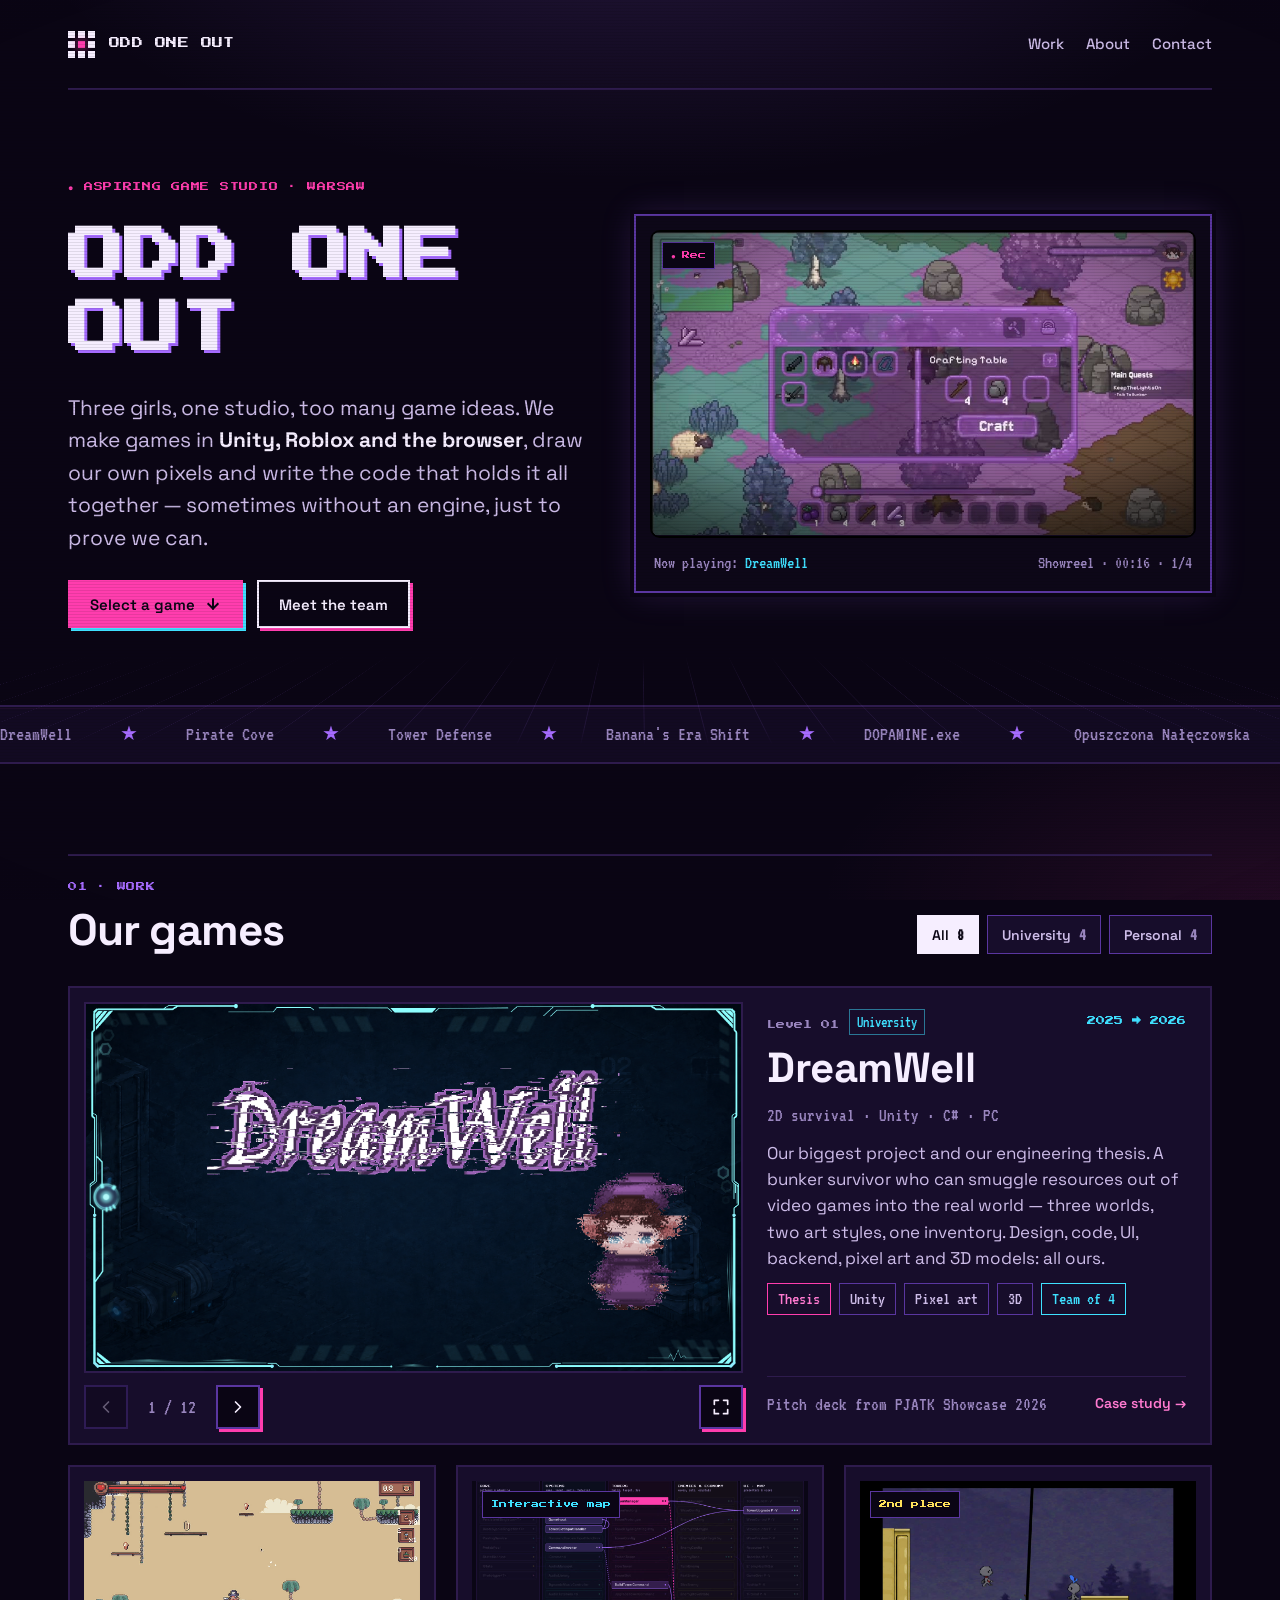
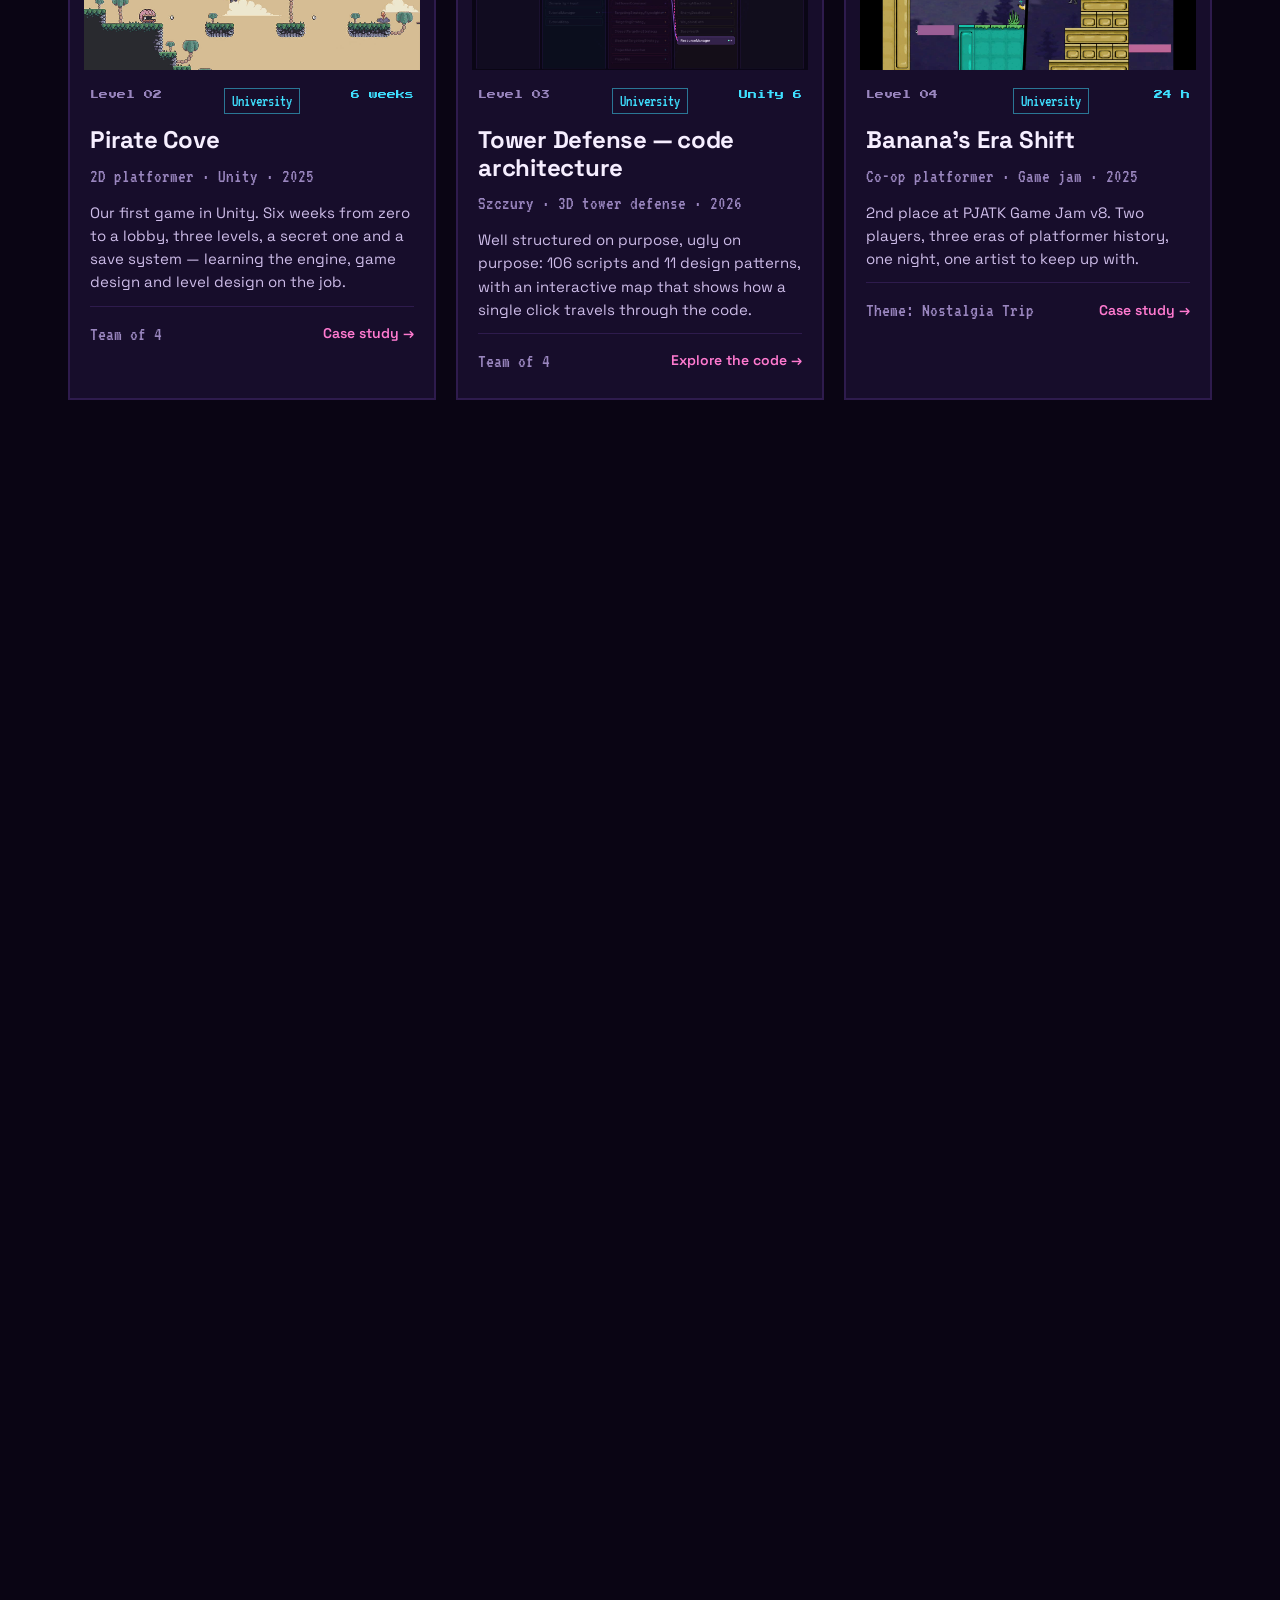
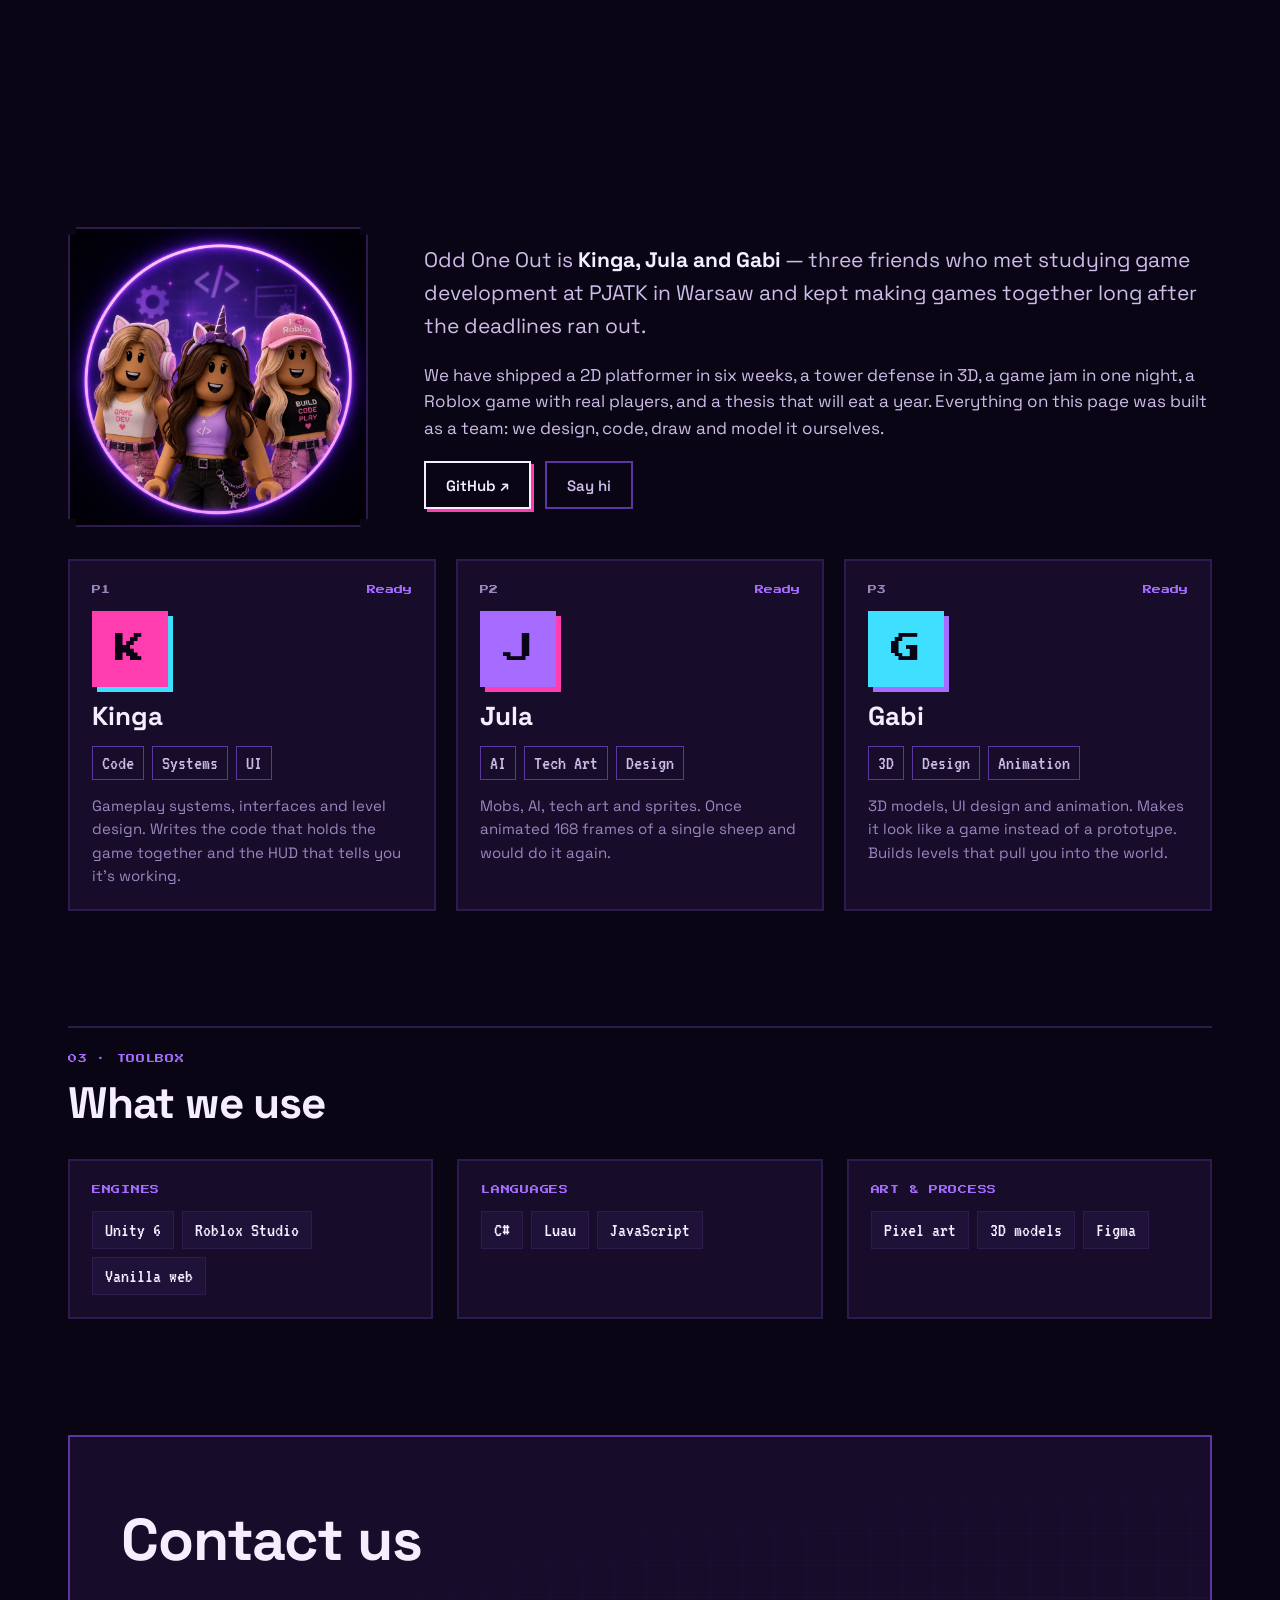
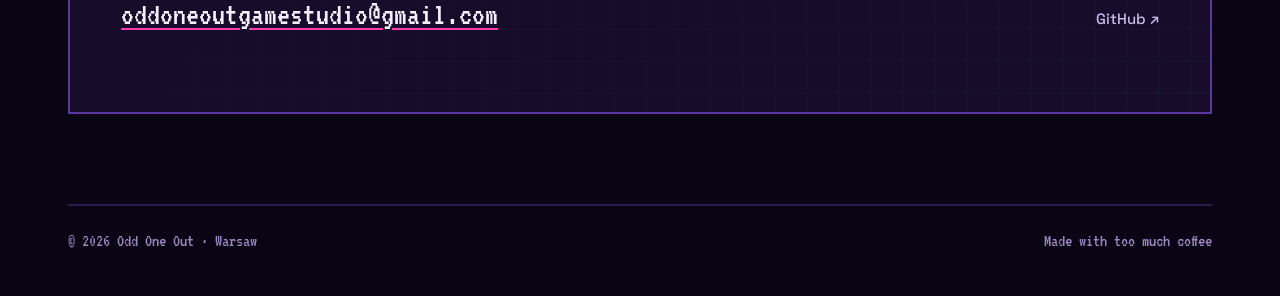
==== index.html @ 9a3a1444 "New home page intro: three girls, one studio" ====
<!doctype html>
<html lang="en">
<head>
  <meta charset="utf-8">
  <meta name="viewport" content="width=device-width, initial-scale=1">
  <title>Odd One Out — Game Studio</title>
  <meta name="description" content="Odd One Out is a three-person game studio from Warsaw. DreamWell, Pirate Cove, Szczury, Banana's Era Shift and more — Unity, Roblox and browser games, all built as a team.">
  <meta name="theme-color" content="#0a0514">
  <link rel="icon" href="assets/img/favicon.svg" type="image/svg+xml">
  <link rel="preconnect" href="https://fonts.googleapis.com">
  <link rel="preconnect" href="https://fonts.gstatic.com" crossorigin>
  <link href="https://fonts.googleapis.com/css2?family=Press+Start+2P&family=Space+Grotesk:wght@400;500;700&family=VT323&display=swap" rel="stylesheet">
  <link rel="stylesheet" href="assets/css/style.css?v=23">
</head>
<body>
<a class="skip-link" href="#main">Skip to content</a>

<div class="wrap">
  <header class="site-header">
    <a class="logo" href="index.html" aria-label="Odd One Out — home">
      <span class="logo__mark" aria-hidden="true"><span></span><span></span><span></span><span></span><span></span><span></span><span></span><span></span><span></span></span>
      <span class="logo__word">ODD ONE OUT</span>
    </a>
    <nav class="nav" aria-label="Main">
      <a href="#work">Work</a>
      <a href="#about">About</a>
      <a href="#contact">Contact</a>
    </nav>
  </header>

  <main id="main">
    <section class="hero">
      <div class="hero__grid" aria-hidden="true"></div>
      <div class="hero__text">
        <p class="kicker kicker--pink">● Aspiring game studio · Warsaw</p>
        <h1 class="h-display"><span class="glitch" data-text="ODD ONE">ODD ONE</span><br><span class="glitch" data-text="OUT">OUT</span></h1>
        <p class="lead">Three girls, one studio, too many game ideas. We make games in <strong>Unity, Roblox and the browser</strong>, draw our own pixels and write the code that holds it all together — sometimes without an engine, just to prove we can.</p>
        <div class="btn-row">
          <a class="btn btn--primary" href="#work">Select a game
            <svg width="16" height="16" viewBox="0 0 24 24" fill="none" stroke="currentColor" stroke-width="3" stroke-linecap="square" aria-hidden="true"><path d="M12 5v14M5 12l7 7 7-7"/></svg>
          </a>
          <a class="btn" href="#about">Meet the team</a>
        </div>
      </div>
      <div class="hero__media">
        <div class="crt">
          <div class="media media--16x9">
            <span class="media__badge media__badge--rec">Rec</span>
            <video class="clip" id="hero-video" src="assets/video/dreamwell-reel-loop.mp4" poster="assets/img/dreamwell-reel-poster.jpg"
                   autoplay muted playsinline preload="metadata" aria-label="Gameplay clips from our games"></video>
          </div>
          <div class="crt__label"><span>Now playing: <b data-np-title>DreamWell</b></span><span data-np-meta>Showreel · 00:16 · 1/4</span></div>
          <script type="application/json" id="hero-playlist">[
            {"src": "assets/video/dreamwell-reel-loop.mp4", "poster": "assets/img/dreamwell-reel-poster.jpg", "title": "DreamWell", "meta": "Showreel · 00:16"},
            {"src": "assets/video/pirate-loop.mp4", "poster": "assets/img/pirate-6.jpg", "title": "Pirate Cove", "meta": "Gameplay · 00:16"},
            {"src": "assets/video/bananas-loop.mp4", "poster": "assets/img/bananas-85.jpg", "title": "Banana's Era Shift", "meta": "Three eras · 00:12"},
            {"src": "assets/video/dopamine-loop.mp4", "poster": "assets/img/dopamine-6.jpg", "title": "DOPAMINE.exe", "meta": "Storybook · 00:16"}
          ]</script>
        </div>
      </div>
    </section>
  </main>
</div>

<div class="ticker" aria-hidden="true">
  <div class="ticker__track">
    <span class="ticker__item"><span>DreamWell</span><i>★</i><span>Pirate Cove</span><i>★</i><span>Tower Defense</span><i>★</i><span>Banana's Era Shift</span><i>★</i><span>DOPAMINE.exe</span><i>★</i><span>Opuszczona Nałęczowska</span><i>★</i><span>Idle Cat Farm</span><i>★</i><span>The Dropper</span><i>★</i><span>Insert coin</span><i>★</i></span>
    <span class="ticker__item"><span>DreamWell</span><i>★</i><span>Pirate Cove</span><i>★</i><span>Tower Defense</span><i>★</i><span>Banana's Era Shift</span><i>★</i><span>DOPAMINE.exe</span><i>★</i><span>Opuszczona Nałęczowska</span><i>★</i><span>Idle Cat Farm</span><i>★</i><span>The Dropper</span><i>★</i><span>Insert coin</span><i>★</i></span>
  </div>
</div>

<div class="wrap">
  <main>
    <section id="work" class="section" style="padding-top: clamp(56px, 7vw, 96px)" aria-labelledby="work-title">
      <div class="section-head rv">
        <div class="section-head__titles">
          <span class="kicker">01 · Work</span>
          <h2 id="work-title" class="h-section">Our games</h2>
        </div>
        <div class="filter" role="group" aria-label="Filter projects">
          <button type="button" class="filter__btn is-active" data-filter="all" aria-pressed="true">All <span>8</span></button>
          <button type="button" class="filter__btn" data-filter="uni" aria-pressed="false">University <span>4</span></button>
          <button type="button" class="filter__btn" data-filter="personal" aria-pressed="false">Personal <span>4</span></button>
        </div>
      </div>

      <div class="lvls">
        <article class="lvl lvl--big rv" data-kind="uni">
          <div class="lvl__deck">
            <div class="deck" data-deck="assets/decks/bunker/deck.json" data-autoplay="4500" aria-label="DreamWell pitch deck"></div>
          </div>
          <a class="lvl__body lvl__body--link" href="projects/dreamwell.html">
            <div class="lvl__head">
              <span class="lvl__num">Level 01<span class="lvl__kind lvl__kind--uni">University</span></span>
              <span class="lvl__num" style="color: var(--blue)">2025 → 2026</span>
            </div>
            <h3 class="lvl__title glitch" data-text="DreamWell">DreamWell</h3>
            <p class="lvl__meta">2D survival · Unity · C# · PC</p>
            <p class="lvl__desc">Our biggest project and our engineering thesis. A bunker survivor who can smuggle resources out of video games into the real world — three worlds, two art styles, one inventory. Design, code, UI, backend, pixel art and 3D models: all ours.</p>
            <div class="tags">
              <span class="tag tag--pink">Thesis</span><span class="tag">Unity</span><span class="tag">Pixel art</span><span class="tag">3D</span><span class="tag tag--blue">Team of 4</span>
            </div>
            <div class="lvl__foot"><span class="mono muted">Pitch deck from PJATK Showcase 2026</span><span class="lvl__cta">Case study →</span></div>
          </a>
        </article>

        <a class="lvl rv rv-d1" href="projects/pirate-cove.html" data-kind="uni">
          <div class="media media--16x9 media--flat media--pixelated">
            <video class="clip" src="assets/video/pirate-loop.mp4" poster="assets/img/pirate-6.jpg"
                   autoplay muted loop playsinline preload="metadata" aria-hidden="true"></video>
          </div>
          <div class="lvl__body">
            <div class="lvl__head"><span class="lvl__num">Level 02</span><span class="lvl__kind lvl__kind--uni">University</span><span class="lvl__num" style="color: var(--blue)">6 weeks</span></div>
            <h3 class="lvl__title glitch" data-text="Pirate Cove">Pirate Cove</h3>
            <p class="lvl__meta">2D platformer · Unity · 2025</p>
            <p class="lvl__desc">Our first game in Unity. Six weeks from zero to a lobby, three levels, a secret one and a save system — learning the engine, game design and level design on the job.</p>
            <div class="lvl__foot"><span class="mono muted">Team of 4</span><span class="lvl__cta">Case study →</span></div>
          </div>
        </a>

        <a class="lvl rv rv-d2" href="projects/szczury.html" data-kind="uni">
          <div class="media media--16x9 media--flat">
            <span class="media__badge">Interactive map</span>
            <video class="clip" src="assets/video/szczury-arch-loop.mp4" poster="assets/img/szczury-arch.jpg"
                   autoplay muted loop playsinline preload="metadata" aria-hidden="true"></video>
          </div>
          <div class="lvl__body">
            <div class="lvl__head"><span class="lvl__num">Level 03</span><span class="lvl__kind lvl__kind--uni">University</span><span class="lvl__num" style="color: var(--blue)">Unity 6</span></div>
            <h3 class="lvl__title glitch" data-text="Tower Defense — code architecture">Tower Defense — code architecture</h3>
            <p class="lvl__meta">Szczury · 3D tower defense · 2026</p>
            <p class="lvl__desc">Well structured on purpose, ugly on purpose: 106 scripts and 11 design patterns, with an interactive map that shows how a single click travels through the code.</p>
            <div class="lvl__foot"><span class="mono muted">Team of 4</span><span class="lvl__cta">Explore the code →</span></div>
          </div>
        </a>

        <a class="lvl rv rv-d3" href="projects/bananas-era-shift.html" data-kind="uni">
          <div class="media media--16x9 media--flat">
            <span class="media__badge" style="color: var(--yellow)">2nd place</span>
            <video class="clip" src="assets/video/bananas-loop.mp4" poster="assets/img/bananas-85.jpg"
                   autoplay muted loop playsinline preload="metadata" aria-hidden="true"></video>
          </div>
          <div class="lvl__body">
            <div class="lvl__head"><span class="lvl__num">Level 04</span><span class="lvl__kind lvl__kind--uni">University</span><span class="lvl__num" style="color: var(--blue)">24 h</span></div>
            <h3 class="lvl__title glitch" data-text="Banana's Era Shift">Banana's Era Shift</h3>
            <p class="lvl__meta">Co-op platformer · Game jam · 2025</p>
            <p class="lvl__desc">2nd place at PJATK Game Jam v8. Two players, three eras of platformer history, one night, one artist to keep up with.</p>
            <div class="lvl__foot"><span class="mono muted">Theme: Nostalgia Trip</span><span class="lvl__cta">Case study →</span></div>
          </div>
        </a>

        <a class="lvl rv rv-d1" href="projects/frontend.html#dopamine" data-kind="personal">
          <div class="media media--16x9 media--flat">
            <span class="media__badge">Stake Engine</span>
            <video class="clip" src="assets/video/dopamine-loop.mp4" poster="assets/img/dopamine-6.jpg"
                   autoplay muted loop playsinline preload="metadata" aria-hidden="true"></video>
          </div>
          <div class="lvl__body">
            <div class="lvl__head"><span class="lvl__num">Level 05</span><span class="lvl__kind lvl__kind--personal">Personal</span><span class="lvl__num" style="color: var(--blue)">Web</span></div>
            <h3 class="lvl__title glitch" data-text="DOPAMINE.exe">DOPAMINE.exe</h3>
            <p class="lvl__meta">Slot game · Stake Engine · Svelte + PIXI · 2026</p>
            <p class="lvl__desc">An original 5×4 slot for a real casino engine, where the interface corrupts as you win. Learning the Stake Engine math SDK and its frontend from zero, with every pixel of UI drawn by hand.</p>
            <div class="lvl__foot"><span class="mono muted">Kinga · solo</span><span class="lvl__cta">Case study →</span></div>
          </div>
        </a>

        <a class="lvl rv rv-d2" href="projects/frontend.html#naleczowska" data-kind="personal">
          <div class="media media--16x9 media--flat">
            <span class="media__badge">Party game · 30.10</span>
            <video class="clip" src="assets/video/naleczowska-loop.mp4" poster="assets/img/naleczowska.jpg"
                   autoplay muted loop playsinline preload="metadata" aria-hidden="true"></video>
          </div>
          <div class="lvl__body">
            <div class="lvl__head"><span class="lvl__num">Level 06</span><span class="lvl__kind lvl__kind--personal">Personal</span><span class="lvl__num" style="color: var(--blue)">Web</span></div>
            <h3 class="lvl__title glitch" data-text="Opuszczona Nałęczowska">Opuszczona Nałęczowska</h3>
            <p class="lvl__meta">Immersive party game · Web · real-time · 2026</p>
            <p class="lvl__desc">A Halloween game for twenty guests in a real apartment: a masked ball from 1926, a fire, a hundred-year-old IOU and a Croupier coming for souls. Phones, two projectors and a TV, all live in the same second.</p>
            <div class="lvl__foot"><span class="mono muted">Theatre · escape room · casino</span><span class="lvl__cta">Case study →</span></div>
          </div>
        </a>

        <a class="lvl rv rv-d3" href="projects/cats.html" data-kind="personal">
          <div class="media media--16x9 media--flat media--pixelated">
            <span class="media__badge">Play in browser</span>
            <img src="assets/img/idle-cat-farm-cover.png" alt="" loading="lazy">
          </div>
          <div class="lvl__body">
            <div class="lvl__head"><span class="lvl__num">Level 07</span><span class="lvl__kind lvl__kind--personal">Personal</span><span class="lvl__num" style="color: var(--blue)">No engine</span></div>
            <h3 class="lvl__title glitch" data-text="Idle Cat Farm">Idle Cat Farm</h3>
            <p class="lvl__meta">Idle farming sim · Java · Swing</p>
            <p class="lvl__desc">The cats do the farming: they plant, water, refill the well and nap when they're tired, finding their way with A*. No engine — the loop, camera and rendering are written by hand.</p>
            <div class="lvl__foot"><span class="mono muted">Solo · Jula</span><span class="lvl__cta">Play →</span></div>
          </div>
        </a>

        <a class="lvl rv rv-d1" href="projects/the-dropper.html" data-kind="personal">
          <div class="media media--16x9 media--flat">
            <span class="media__badge media__badge--rec">Live on Roblox</span>
            <video class="clip" src="assets/video/dropper-loop.mp4" poster="assets/img/dropper-ballerina.jpg"
                   autoplay muted loop playsinline preload="metadata" aria-hidden="true"></video>
          </div>
          <div class="lvl__body">
            <div class="lvl__head"><span class="lvl__num">Level 08</span><span class="lvl__kind lvl__kind--personal">Personal</span><span class="lvl__num" style="color: var(--blue)">Roblox</span></div>
            <h3 class="lvl__title glitch" data-text="The Dropper">The Dropper</h3>
            <p class="lvl__meta">Dropper obby · Roblox · Luau · 2026</p>
            <p class="lvl__desc">Fall through fifteen neon shafts themed after brainrot memes and dodge everything on the way down. A daily speedrun, power-ups, leaderboards and a server that catches cheaters. Live, with real players.</p>
            <div class="lvl__foot"><span class="mono muted">Odd One Out Studio</span><span class="lvl__cta">Play →</span></div>
          </div>
        </a>
      </div>
    </section>

        <section id="about" class="section" aria-labelledby="about-title">
      <div class="section-head rv">
        <div class="section-head__titles">
          <span class="kicker">02 · About</span>
          <h2 id="about-title" class="h-section">The team</h2>
        </div>
        <span class="kicker">3 girls</span>
      </div>

      <div class="about">
        <div class="about__media rv">
          <div class="media media--1x1 px">
            <img src="assets/img/team-avatar.jpg" alt="Three Roblox-style avatars of the Odd One Out team in pink and purple" loading="lazy">
          </div>
        </div>
        <div class="about__text rv rv-d1">
          <p class="lead">Odd One Out is <strong>Kinga, Jula and Gabi</strong> — three friends who met studying game development at PJATK in Warsaw and kept making games together long after the deadlines ran out.</p>
          <p class="soft">We have shipped a 2D platformer in six weeks, a tower defense in 3D, a game jam in one night, a Roblox game with real players, and a thesis that will eat a year. Everything on this page was built as a team: we design, code, draw and model it ourselves.</p>
          <div class="btn-row">
            <a class="btn" href="https://github.com/OddOneOutGameStudio">GitHub ↗</a>
            <a class="btn btn--ghost" href="#contact">Say hi</a>
          </div>
        </div>
      </div>

      <div class="players">
        <article class="player rv">
          <div class="player__slot"><span>P1</span><i>Ready</i></div>
          <div class="player__glyph" aria-hidden="true">K</div>
          <h3 class="player__name">Kinga</h3>
          <div class="player__words"><span>Code</span><span>Systems</span><span>UI</span></div>
          <p class="player__bio">Gameplay systems, interfaces and level design. Writes the code that holds the game together and the HUD that tells you it's working.</p>
        </article>
        <article class="player rv rv-d1">
          <div class="player__slot"><span>P2</span><i>Ready</i></div>
          <div class="player__glyph" aria-hidden="true">J</div>
          <h3 class="player__name">Jula</h3>
          <div class="player__words"><span>AI</span><span>Tech Art</span><span>Design</span></div>
          <p class="player__bio">Mobs, AI, tech art and sprites. Once animated 168 frames of a single sheep and would do it again.</p>
        </article>
        <article class="player rv rv-d2">
          <div class="player__slot"><span>P3</span><i>Ready</i></div>
          <div class="player__glyph" aria-hidden="true">G</div>
          <h3 class="player__name">Gabi</h3>
          <div class="player__words"><span>3D</span><span>Design</span><span>Animation</span></div>
          <p class="player__bio">3D models, UI design and animation. Makes it look like a game instead of a prototype. Builds levels that pull you into the world.</p>
        </article>
      </div>
    </section>

    <section class="section" aria-labelledby="toolbox-title">
      <div class="section-head rv">
        <div class="section-head__titles">
          <span class="kicker">03 · Toolbox</span>
          <h2 id="toolbox-title" class="h-section">What we use</h2>
        </div>
      </div>
      <div class="grid-auto">
        <div class="card rv">
          <span class="kicker">Engines</span>
          <div class="tags"><span class="chip">Unity 6</span><span class="chip">Roblox Studio</span><span class="chip">Vanilla web</span></div>
        </div>
        <div class="card rv rv-d1">
          <span class="kicker">Languages</span>
          <div class="tags"><span class="chip">C#</span><span class="chip">Luau</span><span class="chip">JavaScript</span></div>
        </div>
        <div class="card rv rv-d2">
          <span class="kicker">Art &amp; process</span>
          <div class="tags"><span class="chip">Pixel art</span><span class="chip">3D models</span><span class="chip">Figma</span></div>
        </div>
      </div>
    </section>

    <section id="contact" class="contact rv" aria-labelledby="contact-title">
      <div class="contact__main">
        <h2 id="contact-title" class="contact__title">Contact us</h2>
        <a class="contact__email" href="mailto:oddoneoutgamestudio@gmail.com">oddoneoutgamestudio@gmail.com</a>
      </div>
      <nav class="social" aria-label="Social">
        <a href="https://github.com/OddOneOutGameStudio">GitHub ↗</a>
      </nav>
    </section>
  </main>

  <footer class="site-footer">
    <span>© <span data-year>2026</span> Odd One Out · Warsaw</span>
    <span>Made with too much coffee</span>
  </footer>
</div>

<script src="assets/js/main.js?v=23" defer></script>
<script src="assets/js/deck.js?v=23" defer></script>
</body>
</html>
---- assets/css/style.css ----
/* ==========================================================================
   Odd One Out — arcade stylesheet
   Palette lives in :root. Fonts: Press Start 2P (pixel), Space Grotesk (body),
   VT323 (terminal). Effects: CRT scanlines, RGB-split glitch, pixel corners,
   hard offset shadows, scroll reveal. Everything respects prefers-reduced-motion.
   ========================================================================== */

:root {
  --bg: #0a0514;
  --bg-2: #120a22;
  --surface: #170d2b;
  --surface-2: #1f1238;
  --line: #2e1b4d;
  --line-strong: #5a36a0;

  --text: #f6eeff;
  --soft: #cdbce8;
  --muted: #9a86bf;

  --pink: #ff3dae;
  --pink-2: #ff7ad0;
  --violet: #a66cff;
  --blue: #3fe0ff;
  --yellow: #ffe25a;
  --on-accent: #0a0514;

  --font-pixel: "Press Start 2P", "Courier New", monospace;
  --font-sans: "Space Grotesk", system-ui, sans-serif;
  --font-mono: "VT323", "JetBrains Mono", ui-monospace, monospace;

  --gutter: clamp(16px, 4vw, 48px);
  --max: 1240px;
  --px: 8px; /* pixel-corner size */
}

*, *::before, *::after { box-sizing: border-box; }

/* Smooth only once the page has loaded (main.js adds the class), so opening or reloading
   a page never replays as a scroll down. */
html.smooth-scroll { scroll-behavior: smooth; }

body {
  margin: 0;
  background: var(--bg);
  background-image:
    radial-gradient(ellipse 80% 50% at 50% -10%, rgba(166, 108, 255, 0.16), transparent 60%),
    radial-gradient(ellipse 60% 40% at 100% 100%, rgba(255, 61, 174, 0.10), transparent 60%);
  background-attachment: fixed;
  color: var(--text);
  font-family: var(--font-sans);
  font-size: 17px;
  line-height: 1.55;
  -webkit-font-smoothing: antialiased;
  overflow-x: hidden;
}

/* CRT scanlines + vignette over the whole page */
body::before {
  content: "";
  position: fixed; inset: 0; z-index: 60; pointer-events: none;
  background: repeating-linear-gradient(0deg, rgba(0, 0, 0, 0.09) 0 1px, transparent 1px 3px);
  mix-blend-mode: multiply;
}
body::after {
  content: "";
  position: fixed; inset: 0; z-index: 59; pointer-events: none;
  background: radial-gradient(ellipse 120% 90% at 50% 50%, transparent 65%, rgba(5, 2, 12, 0.35) 100%);
}

img, video, iframe { display: block; max-width: 100%; }

a { color: var(--text); text-decoration-color: var(--pink); text-underline-offset: 4px; }
a:hover { color: var(--pink-2); }
a:focus-visible, button:focus-visible { outline: 2px solid var(--blue); outline-offset: 3px; }

h1, h2, h3, h4, p, dl, dd, figure { margin: 0; }
ul, ol { margin: 0; padding: 0; }

::selection { background: var(--pink); color: var(--on-accent); }

.wrap { max-width: var(--max); margin: 0 auto; padding: 0 var(--gutter); }

.skip-link {
  position: absolute; left: 16px; top: -60px; z-index: 100;
  padding: 10px 16px; background: var(--pink); color: var(--on-accent);
  font-family: var(--font-pixel); font-size: 11px;
}
.skip-link:focus { top: 16px; }

/* ---------- Pixel corners (clip-path) ---------- */

.px {
  clip-path: polygon(
    0 var(--px), var(--px) var(--px), var(--px) 0,
    calc(100% - var(--px)) 0, calc(100% - var(--px)) var(--px), 100% var(--px),
    100% calc(100% - var(--px)), calc(100% - var(--px)) calc(100% - var(--px)), calc(100% - var(--px)) 100%,
    var(--px) 100%, var(--px) calc(100% - var(--px)), 0 calc(100% - var(--px))
  );
}

/* ---------- Type ---------- */

.pixel { font-family: var(--font-pixel); }
.mono { font-family: var(--font-mono); font-size: 1.15em; }
.muted { color: var(--muted); }
.soft { color: var(--soft); }

.kicker {
  display: inline-flex; align-items: center; gap: 10px;
  font-family: var(--font-pixel); font-size: 9px; letter-spacing: 0.08em;
  text-transform: uppercase; color: var(--violet); line-height: 1.6;
}
.kicker--pink { color: var(--pink); }
.kicker--yellow { color: var(--yellow); }

.h-display {
  font-family: var(--font-pixel);
  font-size: clamp(24px, 4.6vw, 56px);
  line-height: 1.3;
  text-transform: uppercase;
  text-shadow: 3px 3px 0 var(--violet);
}
.h-section {
  font-family: var(--font-sans);
  font-weight: 700;
  font-size: clamp(30px, 3.6vw, 44px);
  line-height: 1.1;
  letter-spacing: -0.02em;
}
.h-sub {
  font-family: var(--font-sans);
  font-weight: 700;
  font-size: clamp(22px, 2.4vw, 30px);
  line-height: 1.2;
  letter-spacing: -0.01em;
}
.lead { font-size: clamp(18px, 1.7vw, 21px); line-height: 1.55; color: var(--soft); }
.lead strong { color: var(--text); }

.blink { animation: blink 1.1s steps(2, start) infinite; }
@keyframes blink { to { visibility: hidden; } }

/* ---------- Glitch (RGB split) ---------- */

.glitch { position: relative; display: inline-block; }
.glitch::before, .glitch::after {
  content: attr(data-text);
  position: absolute; left: 0; top: 0; width: 100%; height: 100%;
  overflow: hidden; pointer-events: none;
  text-shadow: none;
  clip-path: inset(100% 0 0 0);
  opacity: 0;
}
.glitch::before { color: var(--blue); }
.glitch::after { color: var(--pink); }
.glitch.is-glitching::before { animation: glitch-a 0.55s steps(1) both; opacity: 1; }
.glitch.is-glitching::after { animation: glitch-b 0.55s steps(1) both; opacity: 1; }
.glitch.is-glitching { animation: glitch-base 0.55s steps(1) both; }

@keyframes glitch-a {
  0%   { clip-path: inset(10% 0 80% 0); transform: translate(-6px, -2px); }
  20%  { clip-path: inset(55% 0 20% 0); transform: translate(5px, 1px); }
  40%  { clip-path: inset(30% 0 50% 0); transform: translate(-4px, 2px); }
  60%  { clip-path: inset(70% 0 5% 0);  transform: translate(6px, -1px); }
  80%  { clip-path: inset(5% 0 85% 0);  transform: translate(-3px, 0); }
  100% { clip-path: inset(100% 0 0 0);  transform: none; }
}
@keyframes glitch-b {
  0%   { clip-path: inset(60% 0 20% 0); transform: translate(6px, 2px); }
  20%  { clip-path: inset(15% 0 70% 0); transform: translate(-5px, -1px); }
  40%  { clip-path: inset(75% 0 10% 0); transform: translate(4px, -2px); }
  60%  { clip-path: inset(25% 0 60% 0); transform: translate(-6px, 1px); }
  80%  { clip-path: inset(45% 0 40% 0); transform: translate(3px, 0); }
  100% { clip-path: inset(100% 0 0 0);  transform: none; }
}
@keyframes glitch-base {
  0%, 100% { transform: none; }
  20% { transform: skewX(-4deg) translateX(2px); }
  40% { transform: skewX(3deg) translateX(-2px); }
  60% { transform: none; }
}

/* ---------- Scroll reveal ---------- */

.rv { opacity: 0; transform: translateY(22px); }
.rv.in { opacity: 1; transform: none; transition: opacity 0.6s ease, transform 0.6s cubic-bezier(0.2, 0.8, 0.2, 1); }
.rv-d1.in { transition-delay: 0.08s; }
.rv-d2.in { transition-delay: 0.16s; }
.rv-d3.in { transition-delay: 0.24s; }

/* ---------- Header ---------- */

.site-header {
  display: flex; flex-wrap: wrap; align-items: center; justify-content: space-between;
  gap: 16px; padding: 22px 0; border-bottom: 2px solid var(--line);
}
.logo { display: inline-flex; align-items: center; gap: 14px; text-decoration: none; min-height: 44px; }
.logo__mark { display: grid; grid-template-columns: repeat(3, 7px); gap: 3px; }
.logo__mark span { width: 7px; height: 7px; background: var(--text); }
.logo__mark span:nth-child(5) { background: var(--pink); box-shadow: 0 0 10px var(--pink); }
.logo__word { font-family: var(--font-pixel); font-size: 11px; letter-spacing: 0.04em; }
.logo:hover .logo__mark span:nth-child(5) { background: var(--blue); box-shadow: 0 0 10px var(--blue); }

.nav { display: flex; flex-wrap: wrap; align-items: center; gap: 6px 22px; }
.nav a:not(.btn) { font-family: var(--font-sans); font-weight: 500; font-size: 15px; text-decoration: none; padding: 10px 0; color: var(--soft); }
.nav a:not(.btn):hover { color: var(--pink-2); }
.nav a[aria-current="page"] { color: var(--blue); }

/* ---------- Buttons, tags ---------- */

.btn {
  display: inline-flex; align-items: center; gap: 10px; min-height: 48px; padding: 0 20px;
  border: 2px solid var(--text); background: var(--bg);
  font-family: var(--font-sans); font-weight: 600; font-size: 15px; line-height: 1.4; color: var(--text);
  text-decoration: none; cursor: pointer;
  box-shadow: 3px 3px 0 var(--pink);
  transition: transform 0.12s ease, box-shadow 0.12s ease, background 0.12s ease;
}
.btn:hover { transform: translate(-2px, -2px); box-shadow: 5px 5px 0 var(--pink); color: var(--text); background: var(--surface); }
.btn:active { transform: translate(2px, 2px); box-shadow: 0 0 0 var(--pink); }
.btn--primary { background: var(--pink); border-color: var(--pink); color: var(--on-accent); box-shadow: 3px 3px 0 var(--blue); }
.btn--primary:hover { background: var(--pink-2); border-color: var(--pink-2); color: var(--on-accent); box-shadow: 5px 5px 0 var(--blue); }
.btn--primary:active { box-shadow: 0 0 0 var(--blue); }
.btn--small { min-height: 40px; padding: 0 14px; font-size: 14px; box-shadow: 3px 3px 0 var(--pink); }
.btn--ghost { border-color: var(--line-strong); color: var(--soft); box-shadow: none; }
.btn--ghost:hover { border-color: var(--blue); box-shadow: 4px 4px 0 var(--blue); }
.btn svg { flex: none; }
.btn-row { display: flex; flex-wrap: wrap; gap: 14px; }

.tags { display: flex; flex-wrap: wrap; gap: 8px; }
.tag {
  font-family: var(--font-mono); font-size: 18px; line-height: 1; padding: 6px 10px;
  border: 1px solid var(--line-strong); color: var(--soft);
}
.tag--pink { border-color: var(--pink); color: var(--pink-2); }
.tag--blue { border-color: var(--blue); color: var(--blue); }
.chip {
  padding: 8px 12px; background: var(--surface-2); border: 1px solid var(--line);
  font-family: var(--font-mono); font-size: 20px; line-height: 1;
}

/* ---------- Media ---------- */

.media {
  position: relative; overflow: hidden;
  background: var(--surface-2); border: 2px solid var(--line);
}
.media--16x9 { aspect-ratio: 16 / 9; }
.media--16x10 { aspect-ratio: 16 / 10; }
.media--4x3 { aspect-ratio: 4 / 3; }
.media--3x2 { aspect-ratio: 3 / 2; }
.media__start { position: absolute; left: 50%; bottom: 8%; transform: translateX(-50%); z-index: 2; cursor: pointer; white-space: nowrap; }
@media (max-width: 560px) { .media__start { bottom: 6%; min-height: 40px; padding: 0 14px; font-size: 14px; } }
.media--4x5 { aspect-ratio: 4 / 5; }
.media--16x11 { aspect-ratio: 16 / 11; }
.media--1x1 { aspect-ratio: 1; }
.media--flat { border: 0; }
.media > img, .media > video, .media > iframe {
  position: absolute; inset: 0; width: 100%; height: 100%; object-fit: cover; border: 0;
}
.media--pixelated > img, .media--pixelated > video { image-rendering: pixelated; }
.media--contain > img, .media--contain > video { object-fit: contain; background: #000; }

/* Empty slot until real media arrives */
.media--empty { background:
  repeating-linear-gradient(135deg, var(--surface-2) 0 14px, var(--surface) 14px 28px); }
.media--empty::after {
  content: attr(data-label);
  position: absolute; left: 14px; bottom: 12px; right: 14px;
  font-family: var(--font-mono); font-size: 18px; line-height: 1.3; color: var(--muted);
}

.media__badge {
  position: absolute; top: 10px; left: 10px; z-index: 2;
  padding: 6px 8px; background: var(--bg); border: 1px solid var(--line-strong);
  font-family: var(--font-pixel); font-size: 8px; color: var(--blue);
}
.media__badge--rec { color: var(--pink); }
.media__badge--rec::before { content: "●"; margin-right: 6px; animation: blink 1s steps(2, start) infinite; }

/* CRT bezel around a screen */
.crt {
  position: relative; padding: 14px; background: #0d0718;
  border: 2px solid var(--line-strong);
  box-shadow: 0 0 0 4px var(--bg), 0 0 32px rgba(166, 108, 255, 0.18);
}
.crt .media { border-radius: 10px; border-color: #000; }
.crt video { transition: opacity 0.35s ease; }
.crt video.is-switching { opacity: 0; }
.crt .media::after {
  content: ""; position: absolute; inset: 0; pointer-events: none;
  background:
    linear-gradient(rgba(255, 255, 255, 0.05), transparent 30%, transparent 70%, rgba(0, 0, 0, 0.35)),
    radial-gradient(ellipse at center, transparent 60%, rgba(0, 0, 0, 0.45));
}
.crt__label {
  display: flex; justify-content: space-between; gap: 12px; padding: 12px 4px 0;
  font-family: var(--font-mono); font-size: 18px; color: var(--muted);
}
.crt__label b { color: var(--blue); font-weight: 400; }

/* ---------- Sections ---------- */

.section { padding: 0 0 clamp(72px, 9vw, 120px); display: flex; flex-direction: column; gap: 32px; }
.section-head {
  display: flex; flex-wrap: wrap; justify-content: space-between; align-items: flex-end;
  gap: 16px; border-top: 2px solid var(--line); padding-top: 24px;
}
.section-head__titles { display: flex; flex-direction: column; gap: 12px; }

.grid-auto { display: grid; gap: 24px; grid-template-columns: repeat(auto-fit, minmax(min(100%, 300px), 1fr)); }
.grid-auto--sm { grid-template-columns: repeat(auto-fit, minmax(min(100%, 240px), 1fr)); gap: 16px; }
.grid-auto--lg { grid-template-columns: repeat(auto-fit, minmax(min(100%, 380px), 1fr)); gap: 16px; }
.grid-2 { display: grid; gap: 24px; grid-template-columns: repeat(auto-fit, minmax(min(100%, 420px), 1fr)); }

.split { display: flex; flex-direction: row; flex-wrap: wrap; align-items: flex-start; gap: 24px 64px; }
.split > :first-child { flex: 1 1 240px; }
.split > :last-child { flex: 999 1 520px; min-width: 0; }

.card {
  background: var(--surface); border: 2px solid var(--line);
  padding: 22px; display: flex; flex-direction: column; gap: 14px;
}

/* ---------- Ticker ---------- */

.ticker {
  overflow: hidden; border-top: 2px solid var(--line); border-bottom: 2px solid var(--line);
  background: var(--bg-2); padding: 12px 0; white-space: nowrap;
}
.ticker__track { display: inline-flex; gap: 48px; animation: ticker 60s linear infinite; will-change: transform; }
.ticker:hover .ticker__track { animation-play-state: paused; }
.ticker__item { font-family: var(--font-mono); font-size: 20px; color: var(--muted); display: inline-flex; gap: 48px; }
.ticker__item i { font-style: normal; color: var(--violet); }
@keyframes ticker { to { transform: translateX(-50%); } }

/* ---------- Hero ---------- */

.hero {
  position: relative; display: flex; flex-wrap: wrap; gap: 48px; align-items: center;
  padding: clamp(48px, 7vw, 96px) 0 clamp(48px, 6vw, 80px);
}
.hero__text { flex: 1 1 440px; min-width: 0; display: flex; flex-direction: column; gap: 26px; position: relative; z-index: 1; }
.hero__text .lead { max-width: 560px; }
.hero__media { flex: 1 1 500px; min-width: 0; position: relative; z-index: 1; }
.hero__grid {
  position: absolute; left: -20vw; right: -20vw; bottom: -40px; height: 46%; z-index: 0; pointer-events: none;
  background-image:
    linear-gradient(to right, rgba(166, 108, 255, 0.10) 1px, transparent 1px),
    linear-gradient(to bottom, rgba(255, 61, 174, 0.10) 1px, transparent 1px);
  background-size: 64px 64px;
  transform: perspective(500px) rotateX(62deg);
  transform-origin: 50% 100%;
  -webkit-mask-image: linear-gradient(to bottom, transparent, #000 40%, #000 85%, transparent);
  mask-image: linear-gradient(to bottom, transparent, #000 40%, #000 85%, transparent);
  animation: gridmove 5s linear infinite;
}
@keyframes gridmove { to { background-position: 0 64px; } }


/* ---------- Level select (projects list) ---------- */

.lvls { display: grid; gap: 20px; grid-template-columns: repeat(auto-fit, minmax(min(100%, 340px), 1fr)); }
.lvl {
  position: relative; display: flex; flex-direction: column; gap: 14px;
  padding: 14px; background: var(--surface); border: 2px solid var(--line);
  text-decoration: none; color: var(--text);
  transition: transform 0.15s ease, box-shadow 0.15s ease, border-color 0.15s ease;
}
.lvl:hover { color: var(--text); border-color: var(--violet); transform: translate(-2px, -2px); box-shadow: 4px 4px 0 var(--pink); }
.lvl--big { grid-column: 1 / -1; flex-direction: row; flex-wrap: wrap; align-items: stretch; }
.lvl--big .media { flex: 1 1 520px; min-width: 0; }
.lvl--big .lvl__body { flex: 1 1 300px; padding: 12px 10px 10px; }
.lvl--big .lvl__deck { flex: 1 1 520px; min-width: 0; }
.lvl__body--link { color: inherit; text-decoration: none; cursor: pointer; }
.lvl__body--link:hover { color: inherit; }
.lvl__body--link:hover .lvl__cta { color: var(--blue); }
.lvl__body--link:hover .lvl__title { color: var(--pink-2); }
.lvl__deck .deck__stage { border-color: var(--line); }
.deck__progress { position: absolute; left: 0; top: 0; height: 3px; width: 0; background: var(--pink); z-index: 3; pointer-events: none; }
.lvl__body { display: flex; flex-direction: column; gap: 12px; padding: 4px 6px 8px; }
.lvl__head { display: flex; justify-content: space-between; align-items: flex-start; gap: 12px; }
.lvl__num { font-family: var(--font-pixel); font-size: 9px; color: var(--muted); }
.lvl__title { font-family: var(--font-sans); font-weight: 700; font-size: 24px; line-height: 1.15; letter-spacing: -0.01em; }
.lvl--big .lvl__title { font-size: clamp(30px, 3.4vw, 42px); }
.lvl__meta { font-family: var(--font-mono); font-size: 19px; line-height: 1.2; color: var(--muted); }
.lvl__desc { font-size: 15px; color: var(--soft); }
.lvl--big .lvl__desc { font-size: 17px; }
.lvl__foot { margin-top: auto; display: flex; justify-content: space-between; align-items: center; gap: 12px; padding-top: 12px; border-top: 1px solid var(--line); }
.lvl__cta { font-family: var(--font-sans); font-weight: 600; font-size: 14px; color: var(--pink-2); }
.lvl:hover .lvl__cta { color: var(--blue); }
.lvl .media { transition: filter 0.2s ease; }
.lvl--locked .media > img, .lvl--locked .media > video { filter: grayscale(0.7) contrast(0.9); }
.lvl--locked::after {
  content: "Coming soon"; position: absolute; top: 24px; right: 24px; z-index: 2;
  padding: 6px 10px; background: var(--bg); border: 1px solid var(--line-strong);
  font-family: var(--font-mono); font-size: 18px; color: var(--soft);
}

/* ---------- Project filter ---------- */

.filter { display: flex; flex-wrap: wrap; gap: 8px; }
.filter__btn {
  font-family: var(--font-sans); font-weight: 600; font-size: 14px; line-height: 1; padding: 10px 14px;
  background: var(--surface); border: 1px solid var(--line-strong); color: var(--soft); cursor: pointer;
  display: inline-flex; align-items: center; gap: 8px;
}
.filter__btn span { font-family: var(--font-mono); font-size: 17px; color: var(--muted); }
.filter__btn:hover { border-color: var(--text); color: var(--text); }
.filter__btn.is-active { background: var(--text); border-color: var(--text); color: var(--on-accent); }
.filter__btn.is-active span { color: var(--on-accent); }
.lvl[hidden] { display: none; }
.lvl__kind {
  font-family: var(--font-mono); font-size: 16px; line-height: 1; padding: 4px 7px; margin-left: 10px;
  border: 1px solid var(--line-strong); color: var(--muted); vertical-align: 2px;
}
.lvl__kind--uni { border-color: rgba(63, 224, 255, 0.5); color: var(--blue); }
.lvl__kind--personal { border-color: rgba(255, 61, 174, 0.5); color: var(--pink-2); }

/* ---------- Players (about) ---------- */

.about { display: flex; flex-wrap: wrap; gap: 32px 56px; align-items: center; }
.about__media { flex: 1 1 300px; max-width: 460px; }
.about__text { flex: 999 1 460px; min-width: 0; display: flex; flex-direction: column; gap: 20px; }

.players { display: grid; gap: 20px; grid-template-columns: repeat(auto-fit, minmax(min(100%, 260px), 1fr)); }
.player {
  position: relative; padding: 22px; background: var(--surface); border: 2px solid var(--line);
  display: flex; flex-direction: column; gap: 14px;
  transition: transform 0.15s ease, box-shadow 0.15s ease, border-color 0.15s ease;
}
.player:hover { transform: translate(-2px, -2px); border-color: var(--violet); box-shadow: 4px 4px 0 var(--pink); }
.player__slot { display: flex; justify-content: space-between; align-items: center; font-family: var(--font-pixel); font-size: 9px; color: var(--muted); }
.player__slot i { font-style: normal; color: var(--violet); }
.player__glyph {
  width: 76px; height: 76px; display: grid; place-items: center;
  font-family: var(--font-pixel); font-size: 30px; color: var(--on-accent);
  background: var(--pink); box-shadow: 5px 5px 0 var(--blue);
}
.player:nth-child(2) .player__glyph { background: var(--violet); box-shadow: 5px 5px 0 var(--pink); }
.player:nth-child(3) .player__glyph { background: var(--blue); box-shadow: 5px 5px 0 var(--violet); }
.player__name { font-family: var(--font-sans); font-weight: 700; font-size: 26px; line-height: 1.2; }
.player__words { display: flex; flex-wrap: wrap; gap: 8px; }
.player__words span { font-family: var(--font-mono); font-size: 20px; line-height: 1; padding: 6px 9px; border: 1px solid var(--line-strong); color: var(--soft); }
.player__bio { font-size: 15px; color: var(--muted); }

/* ---------- Contact ---------- */

.contact {
  position: relative; overflow: hidden;
  margin: 0 0 clamp(56px, 7vw, 96px); padding: clamp(40px, 6vw, 72px) clamp(20px, 4vw, 56px);
  background: var(--surface); border: 2px solid var(--line-strong);
  display: flex; flex-wrap: wrap; gap: 32px; justify-content: space-between; align-items: flex-end;
}
.contact::before {
  content: ""; position: absolute; inset: 0; pointer-events: none; opacity: 0.35;
  background-image:
    linear-gradient(to right, rgba(63, 224, 255, 0.15) 1px, transparent 1px),
    linear-gradient(to bottom, rgba(63, 224, 255, 0.15) 1px, transparent 1px);
  background-size: 32px 32px;
  -webkit-mask-image: radial-gradient(ellipse at 100% 100%, #000, transparent 70%);
  mask-image: radial-gradient(ellipse at 100% 100%, #000, transparent 70%);
}
.contact__main { position: relative; flex: 1 1 480px; min-width: 0; display: flex; flex-direction: column; gap: 20px; }
.contact__title { font-family: var(--font-sans); font-weight: 700; font-size: clamp(32px, 4.6vw, 60px); line-height: 1.05; letter-spacing: -0.02em; }
.contact__email { font-family: var(--font-mono); font-size: clamp(22px, 2.6vw, 32px); text-decoration-thickness: 2px; }
.social { position: relative; display: flex; flex-wrap: wrap; gap: 8px 22px; font-family: var(--font-sans); font-weight: 500; font-size: 15px; }
.social a { padding: 10px 0; text-decoration: none; color: var(--soft); }
.social a:hover { color: var(--blue); }

.site-footer {
  display: flex; flex-wrap: wrap; justify-content: space-between; gap: 12px;
  padding: 22px 0 40px; border-top: 2px solid var(--line);
  font-family: var(--font-mono); font-size: 18px; color: var(--muted);
}
.site-footer a { color: var(--muted); text-decoration: none; }
.site-footer a:hover { color: var(--pink-2); }

/* ---------- Project page ---------- */

.back { display: inline-flex; align-items: center; gap: 10px; min-height: 44px; text-decoration: none; font-family: var(--font-sans); font-weight: 500; font-size: 15px; color: var(--soft); }
.back:hover { color: var(--blue); }

.project-hero { padding: clamp(40px, 6vw, 80px) 0 32px; display: flex; flex-direction: column; gap: 22px; }
.project-hero h1 {
  font-family: var(--font-pixel); font-size: clamp(22px, 4.2vw, 50px); line-height: 1.3; text-transform: uppercase;
  text-shadow: 3px 3px 0 var(--violet);
}
.project-hero .lead { max-width: 760px; }
.project-hero__sub { display: block; margin-top: 14px; font-family: var(--font-sans); font-weight: 500; font-size: clamp(18px, 2vw, 26px); line-height: 1.2; text-transform: none; text-shadow: none; color: var(--soft); letter-spacing: 0; }

.hud {
  display: grid; grid-template-columns: repeat(auto-fit, minmax(min(100%, 170px), 1fr));
  gap: 2px; background: var(--line); border: 2px solid var(--line); margin: 0 0 32px;
}
.hud > div { background: var(--bg-2); padding: 16px 18px; display: flex; flex-direction: column; gap: 8px; }
.hud dt { font-family: var(--font-pixel); font-size: 8px; letter-spacing: 0.08em; color: var(--violet); text-transform: uppercase; }
.hud dd { font-family: var(--font-mono); font-size: 21px; line-height: 1.15; }

.trailer { padding: 0 0 clamp(56px, 7vw, 96px); display: flex; flex-direction: column; gap: 20px; }

.prose { display: flex; flex-direction: column; gap: 16px; font-size: 18px; line-height: 1.6; color: var(--soft); }
.prose strong { color: var(--text); }
.prose ul { padding-left: 1.2em; display: flex; flex-direction: column; gap: 6px; }

.system { padding: 14px; }
.system__body { padding: 4px 6px 6px; display: flex; flex-direction: column; gap: 10px; }
.system__body h3 { font-family: var(--font-sans); font-weight: 700; font-size: 21px; line-height: 1.2; }
.system__body p { font-size: 15px; line-height: 1.55; color: var(--muted); }

.roles { display: grid; gap: 2px; background: var(--line); border: 2px solid var(--line); }
.roles > div { display: grid; grid-template-columns: minmax(120px, 180px) 1fr; gap: 12px 20px; padding: 16px 18px; background: var(--surface); }
.roles b { font-family: var(--font-sans); font-weight: 700; font-size: 17px; line-height: 1.4; color: var(--pink-2); }
.roles span { color: var(--soft); font-size: 16px; }
@media (max-width: 560px) { .roles > div { grid-template-columns: 1fr; gap: 6px; } }

.lessons { list-style: none; counter-reset: lesson; }
.lessons li {
  display: flex; gap: 18px; padding: 16px 0; border-top: 1px solid var(--line);
  font-size: 17px; line-height: 1.5; color: var(--soft); counter-increment: lesson;
}
.lessons li:last-child { border-bottom: 1px solid var(--line); }
.lessons li::before { content: counter(lesson, decimal-leading-zero); font-family: var(--font-pixel); font-size: 10px; color: var(--violet); padding-top: 6px; flex: none; }

.next {
  margin: 8px 0 48px; display: flex; flex-wrap: wrap; justify-content: space-between; align-items: center; gap: 16px;
  padding: 28px; background: var(--surface); border: 2px solid var(--line); text-decoration: none;
  transition: transform 0.15s ease, box-shadow 0.15s ease, border-color 0.15s ease;
}
.next:hover { border-color: var(--violet); transform: translate(-2px, -2px); box-shadow: 4px 4px 0 var(--pink); color: var(--text); }
.next__title { display: block; margin-top: 10px; font-family: var(--font-sans); font-weight: 700; font-size: clamp(24px, 3vw, 36px); line-height: 1.15; }

/* Two-part page (frontend) */
.part { display: flex; flex-direction: column; gap: 24px; padding-top: 24px; border-top: 2px solid var(--line); }

/* ---------- Slide deck (assets/js/deck.js) ---------- */

.deck { display: flex; flex-direction: column; gap: 12px; }
.deck:focus-visible { outline: 2px solid var(--blue); outline-offset: 6px; }
.deck__stage {
  position: relative; container-type: inline-size; overflow: hidden;
  background: #000; border: 2px solid var(--line-strong); touch-action: pan-y;
}
.deck__slide { position: absolute; inset: 0; overflow: hidden; background-size: 100% 100%; background-repeat: no-repeat; }
.deck__slide[hidden] { display: none; }
.deck__slide p { margin: 0; line-height: 1.2; }
.deck__el { position: absolute; display: block; max-width: none; }
.deck__media, .deck__fill { display: block; width: 100%; height: 100%; object-fit: fill; }
.deck__crop { overflow: hidden; }
.deck__crop .deck__media { position: absolute; max-width: none; }
.deck__shape { display: flex; flex-direction: column; box-sizing: border-box; overflow: visible; }
.deck__shape span { white-space: pre-wrap; }
.deck__play {
  position: absolute; inset: 0; margin: auto; width: 12cqw; height: 12cqw; border-radius: 50%;
  background: var(--text); color: var(--on-accent); display: flex; align-items: center; justify-content: center;
}
.deck__play svg { width: 45%; height: 45%; }
.deck__link:hover .deck__play { background: var(--pink); }
.deck__video { position: absolute; inset: 0; background: #000; }
.deck__video video, .deck__video iframe { width: 100%; height: 100%; border: 0; object-fit: contain; }
.deck__video--loop video { object-fit: cover; }
.deck__bar { display: flex; align-items: center; gap: 8px; }
.deck__btn {
  width: 44px; height: 44px; border: 2px solid var(--line-strong); background: var(--bg); color: var(--text); cursor: pointer;
  display: inline-flex; align-items: center; justify-content: center; box-shadow: 3px 3px 0 var(--pink);
}
.deck__btn:hover:not(:disabled) { border-color: var(--blue); color: var(--blue); }
.deck__btn:active:not(:disabled) { transform: translate(2px, 2px); box-shadow: none; }
.deck__btn:disabled { opacity: 0.35; cursor: default; box-shadow: none; }
.deck__count { min-width: 72px; text-align: center; font-family: var(--font-mono); font-size: 20px; color: var(--muted); }
.deck__spacer { flex: 1; }
.deck:fullscreen { background: #000; justify-content: center; align-items: center; padding: 16px; }
.deck:fullscreen .deck__stage { width: min(100%, calc((100vh - 92px) * 16 / 9)); border: 0; }
.deck:fullscreen .deck__bar { width: min(100%, calc((100vh - 92px) * 16 / 9)); }

/* ---------- Motion safety ---------- */

@media (prefers-reduced-motion: reduce) {
  html, html.smooth-scroll { scroll-behavior: auto; }
  .rv { opacity: 1; transform: none; }
  .ticker__track, .hero__grid, .blink, .media__badge--rec::before { animation: none; }
  .glitch.is-glitching, .glitch.is-glitching::before, .glitch.is-glitching::after { animation: none; opacity: 0; }
  .btn, .lvl, .player, .next { transition: none; }
}

/* ---------- Architecture map (projects/szczury.html, assets/js/szczury-arch.js) ---------- */

:root {
  --arch-core: #a66cff; --arch-systems: #3fe0ff; --arch-towers: #ff3dae; --arch-enemies: #ffe25a; --arch-ui: #cdbce8;
  --p-factory: #ff3dae; --p-prototype: #ff7ad0; --p-pool: #3fe0ff; --p-flyweight: #7cc8ff; --p-mvp: #cdbce8;
  --p-state: #ffe25a; --p-strategy: #ffb15a; --p-command: #a66cff; --p-observer: #6cffc9; --p-singleton: #9a86bf; --p-locator: #ffffff;
}
.arch { display: flex; flex-direction: column; gap: 14px; }
.arch__bar { display: flex; flex-direction: column; gap: 10px; }
.arch__chips, .arch__traces { display: flex; flex-wrap: wrap; align-items: center; gap: 8px; }
.arch__bar-label { font-family: var(--font-pixel); font-size: 9px; color: var(--muted); margin-right: 6px; text-transform: uppercase; }
.arch__chip {
  font-family: var(--font-sans); font-weight: 600; font-size: 13px; line-height: 1; padding: 9px 12px;
  background: var(--surface); border: 1px solid var(--line-strong); color: var(--soft); cursor: pointer;
  display: inline-flex; align-items: center; gap: 8px;
}
.arch__chip::before { content: ""; width: 8px; height: 8px; background: var(--c, var(--line-strong)); flex: none; }
.arch__chip--trace::before { display: none; }
.arch__chip--trace { border-color: var(--pink); color: var(--pink-2); }
.arch__chip:hover { border-color: var(--text); color: var(--text); }
.arch__chip.is-active { background: var(--text); border-color: var(--text); color: var(--on-accent); }
.arch__chip--quiet { border-color: var(--line); }
.arch__chip:disabled { opacity: 0.4; cursor: default; }
.arch__chip--factory { --c: var(--p-factory); } .arch__chip--prototype { --c: var(--p-prototype); } .arch__chip--pool { --c: var(--p-pool); }
.arch__chip--flyweight { --c: var(--p-flyweight); } .arch__chip--mvp { --c: var(--p-mvp); } .arch__chip--state { --c: var(--p-state); }
.arch__chip--strategy { --c: var(--p-strategy); } .arch__chip--command { --c: var(--p-command); } .arch__chip--observer { --c: var(--p-observer); }
.arch__chip--singleton { --c: var(--p-singleton); } .arch__chip--locator { --c: var(--p-locator); }

.arch__stage { overflow: auto; border: 2px solid var(--line-strong); background: #0b0616; box-shadow: 0 0 0 4px var(--bg), 0 0 32px rgba(166, 108, 255, 0.18); }
.arch__stage svg { display: block; width: 100%; min-width: 1040px; height: auto; font-family: var(--font-sans); }
.arch__col rect { fill: rgba(255, 255, 255, 0.02); stroke: var(--line); stroke-width: 1; }
.arch__col--core rect { fill: rgba(166, 108, 255, 0.05); }
.arch__col--systems rect { fill: rgba(63, 224, 255, 0.04); }
.arch__col--towers rect { fill: rgba(255, 61, 174, 0.05); }
.arch__col--enemies rect { fill: rgba(255, 226, 90, 0.04); }
.arch__col--ui rect { fill: rgba(205, 188, 232, 0.04); }
.arch__colname { font-family: var(--font-pixel); font-size: 9px; fill: var(--text); letter-spacing: 0.06em; }
.arch__colhint { font-family: var(--font-mono); font-size: 14px; fill: var(--muted); }

.arch__edge { fill: none; stroke: var(--line-strong); stroke-width: 1; opacity: 0.45; transition: opacity 0.2s ease, stroke 0.2s ease; pointer-events: none; }
.arch__edge.is-dim { opacity: 0.06; }
.arch__edge.is-hl { opacity: 1; stroke-width: 1.6; }
.arch__edge.is-out { stroke: var(--pink); }
.arch__edge.is-in { stroke: var(--blue); }
.arch__edge.is-trace { stroke: var(--violet); stroke-width: 2; }
.arch__edge.is-now { stroke: var(--pink); stroke-width: 2.4; stroke-dasharray: 6 4; animation: arch-dash 0.8s linear infinite; }
.arch__edge.is-virtual { stroke-dasharray: 3 4; }
@keyframes arch-dash { to { stroke-dashoffset: -20; } }

.arch__node { cursor: pointer; transition: opacity 0.2s ease; outline: none; }
.arch__node rect { fill: var(--surface); stroke: var(--line-strong); stroke-width: 1; transition: fill 0.15s ease, stroke 0.15s ease; }
.arch__node text { font-size: 12px; font-weight: 500; fill: var(--soft); pointer-events: none; }
.arch__node--core rect { stroke: rgba(166, 108, 255, 0.6); } .arch__node--systems rect { stroke: rgba(63, 224, 255, 0.5); }
.arch__node--towers rect { stroke: rgba(255, 61, 174, 0.55); } .arch__node--enemies rect { stroke: rgba(255, 226, 90, 0.45); } .arch__node--ui rect { stroke: rgba(205, 188, 232, 0.45); }
.arch__node:hover rect, .arch__node:focus-visible rect { stroke: var(--text); fill: var(--surface-2); }
.arch__node.is-dim { opacity: 0.18; }
.arch__node.is-nb rect { fill: var(--surface-2); stroke: var(--text); }
.arch__node.is-nb text { fill: var(--text); }
.arch__node.is-on rect { fill: rgba(255, 255, 255, 0.06); stroke: var(--text); }
.arch__node.is-on text { fill: var(--text); }
.arch__node.is-done rect { fill: rgba(166, 108, 255, 0.22); stroke: var(--violet); }
.arch__node.is-done text { fill: var(--text); }
.arch__node.is-sel rect { fill: var(--pink); stroke: var(--pink); }
.arch__node.is-sel text { fill: var(--on-accent); font-weight: 700; }
.arch__node.is-sel .arch__dot { fill: var(--on-accent); }
.arch__dot { fill: var(--line-strong); }
.arch__dot--factory { fill: var(--p-factory); } .arch__dot--prototype { fill: var(--p-prototype); } .arch__dot--pool { fill: var(--p-pool); }
.arch__dot--flyweight { fill: var(--p-flyweight); } .arch__dot--mvp { fill: var(--p-mvp); } .arch__dot--state { fill: var(--p-state); }
.arch__dot--strategy { fill: var(--p-strategy); } .arch__dot--command { fill: var(--p-command); } .arch__dot--observer { fill: var(--p-observer); }
.arch__dot--singleton { fill: var(--p-singleton); } .arch__dot--locator { fill: var(--p-locator); }

.arch__panel { min-height: 150px; border: 2px solid var(--line); background: var(--surface); padding: 20px 22px; }
.arch__intro { display: flex; flex-direction: column; gap: 10px; color: var(--soft); max-width: 820px; }
.arch__title { font-weight: 700; font-size: 20px; color: var(--text); }
.arch__legend { display: flex; flex-wrap: wrap; gap: 8px 18px; font-family: var(--font-mono); font-size: 18px; }
.arch__key::before { content: ""; display: inline-block; width: 10px; height: 10px; margin-right: 8px; background: var(--k, var(--line-strong)); }
.arch__key--core { --k: var(--arch-core); } .arch__key--systems { --k: var(--arch-systems); } .arch__key--towers { --k: var(--arch-towers); }
.arch__key--enemies { --k: var(--arch-enemies); } .arch__key--ui { --k: var(--arch-ui); }

.arch__detail { display: grid; gap: 20px 40px; grid-template-columns: minmax(0, 1.2fr) minmax(0, 1fr); }
@media (max-width: 760px) { .arch__detail { grid-template-columns: 1fr; } }
.arch__detail-main, .arch__detail-refs { display: flex; flex-direction: column; gap: 10px; min-width: 0; }
.arch__layer { font-family: var(--font-pixel); font-size: 8px; color: var(--muted); text-transform: uppercase; letter-spacing: 0.08em; }
.arch__layer--core { color: var(--arch-core); } .arch__layer--systems { color: var(--arch-systems); } .arch__layer--towers { color: var(--arch-towers); }
.arch__layer--enemies { color: var(--arch-enemies); } .arch__layer--ui { color: var(--arch-ui); }
.arch__name { font-weight: 700; font-size: 24px; line-height: 1.15; display: flex; align-items: center; gap: 10px; }
.arch__swatch { display: inline-block; width: 14px; height: 14px; background: var(--s, var(--line-strong)); }
.arch__swatch--factory { --s: var(--p-factory); } .arch__swatch--prototype { --s: var(--p-prototype); } .arch__swatch--pool { --s: var(--p-pool); }
.arch__swatch--flyweight { --s: var(--p-flyweight); } .arch__swatch--mvp { --s: var(--p-mvp); } .arch__swatch--state { --s: var(--p-state); }
.arch__swatch--strategy { --s: var(--p-strategy); } .arch__swatch--command { --s: var(--p-command); } .arch__swatch--observer { --s: var(--p-observer); }
.arch__swatch--singleton { --s: var(--p-singleton); } .arch__swatch--locator { --s: var(--p-locator); }
.arch__role { color: var(--soft); font-size: 16px; line-height: 1.5; }
.arch__file { font-family: var(--font-mono); font-size: 17px; color: var(--muted); }
.arch__tags, .arch__refs { display: flex; flex-wrap: wrap; gap: 6px; }
.arch__tag, .arch__ref {
  font-family: var(--font-mono); font-size: 17px; line-height: 1; padding: 6px 8px;
  background: transparent; border: 1px solid var(--line-strong); color: var(--soft); cursor: pointer;
}
.arch__tag { border-color: var(--t, var(--line-strong)); color: var(--t, var(--soft)); }
.arch__tag--factory { --t: var(--p-factory); } .arch__tag--prototype { --t: var(--p-prototype); } .arch__tag--pool { --t: var(--p-pool); }
.arch__tag--flyweight { --t: var(--p-flyweight); } .arch__tag--mvp { --t: var(--p-mvp); } .arch__tag--state { --t: var(--p-state); }
.arch__tag--strategy { --t: var(--p-strategy); } .arch__tag--command { --t: var(--p-command); } .arch__tag--observer { --t: var(--p-observer); }
.arch__tag--singleton { --t: var(--p-singleton); } .arch__tag--locator { --t: var(--p-locator); }
.arch__ref:hover, .arch__tag:hover { border-color: var(--text); color: var(--text); }
.arch__ref--core { border-left: 3px solid var(--arch-core); } .arch__ref--systems { border-left: 3px solid var(--arch-systems); }
.arch__ref--towers { border-left: 3px solid var(--arch-towers); } .arch__ref--enemies { border-left: 3px solid var(--arch-enemies); } .arch__ref--ui { border-left: 3px solid var(--arch-ui); }
.arch__refs-h { font-family: var(--font-pixel); font-size: 8px; color: var(--muted); text-transform: uppercase; letter-spacing: 0.08em; }
.arch__refs-h span { color: var(--blue); }
.arch__none { font-size: 14px; color: var(--muted); }
.arch__trace-ctl { display: flex; flex-wrap: wrap; gap: 8px; align-items: center; margin-top: 4px; }
.arch__trace-auto { font-family: var(--font-mono); font-size: 17px; color: var(--muted); }
.arch__steps { list-style: none; counter-reset: st; display: flex; flex-direction: column; gap: 2px; }
.arch__steps li { counter-increment: st; }
.arch__steps button { background: none; border: 0; padding: 4px 0; font-family: var(--font-mono); font-size: 18px; line-height: 1; color: var(--muted); cursor: pointer; text-align: left; }
.arch__steps button::before { content: counter(st, decimal-leading-zero) " "; color: var(--line-strong); }
.arch__steps li.is-done button { color: var(--violet); }
.arch__steps li.is-now button { color: var(--pink-2); }
.arch__steps button:hover { color: var(--text); }

@media (prefers-reduced-motion: reduce) { .arch__edge.is-now { animation: none; } }
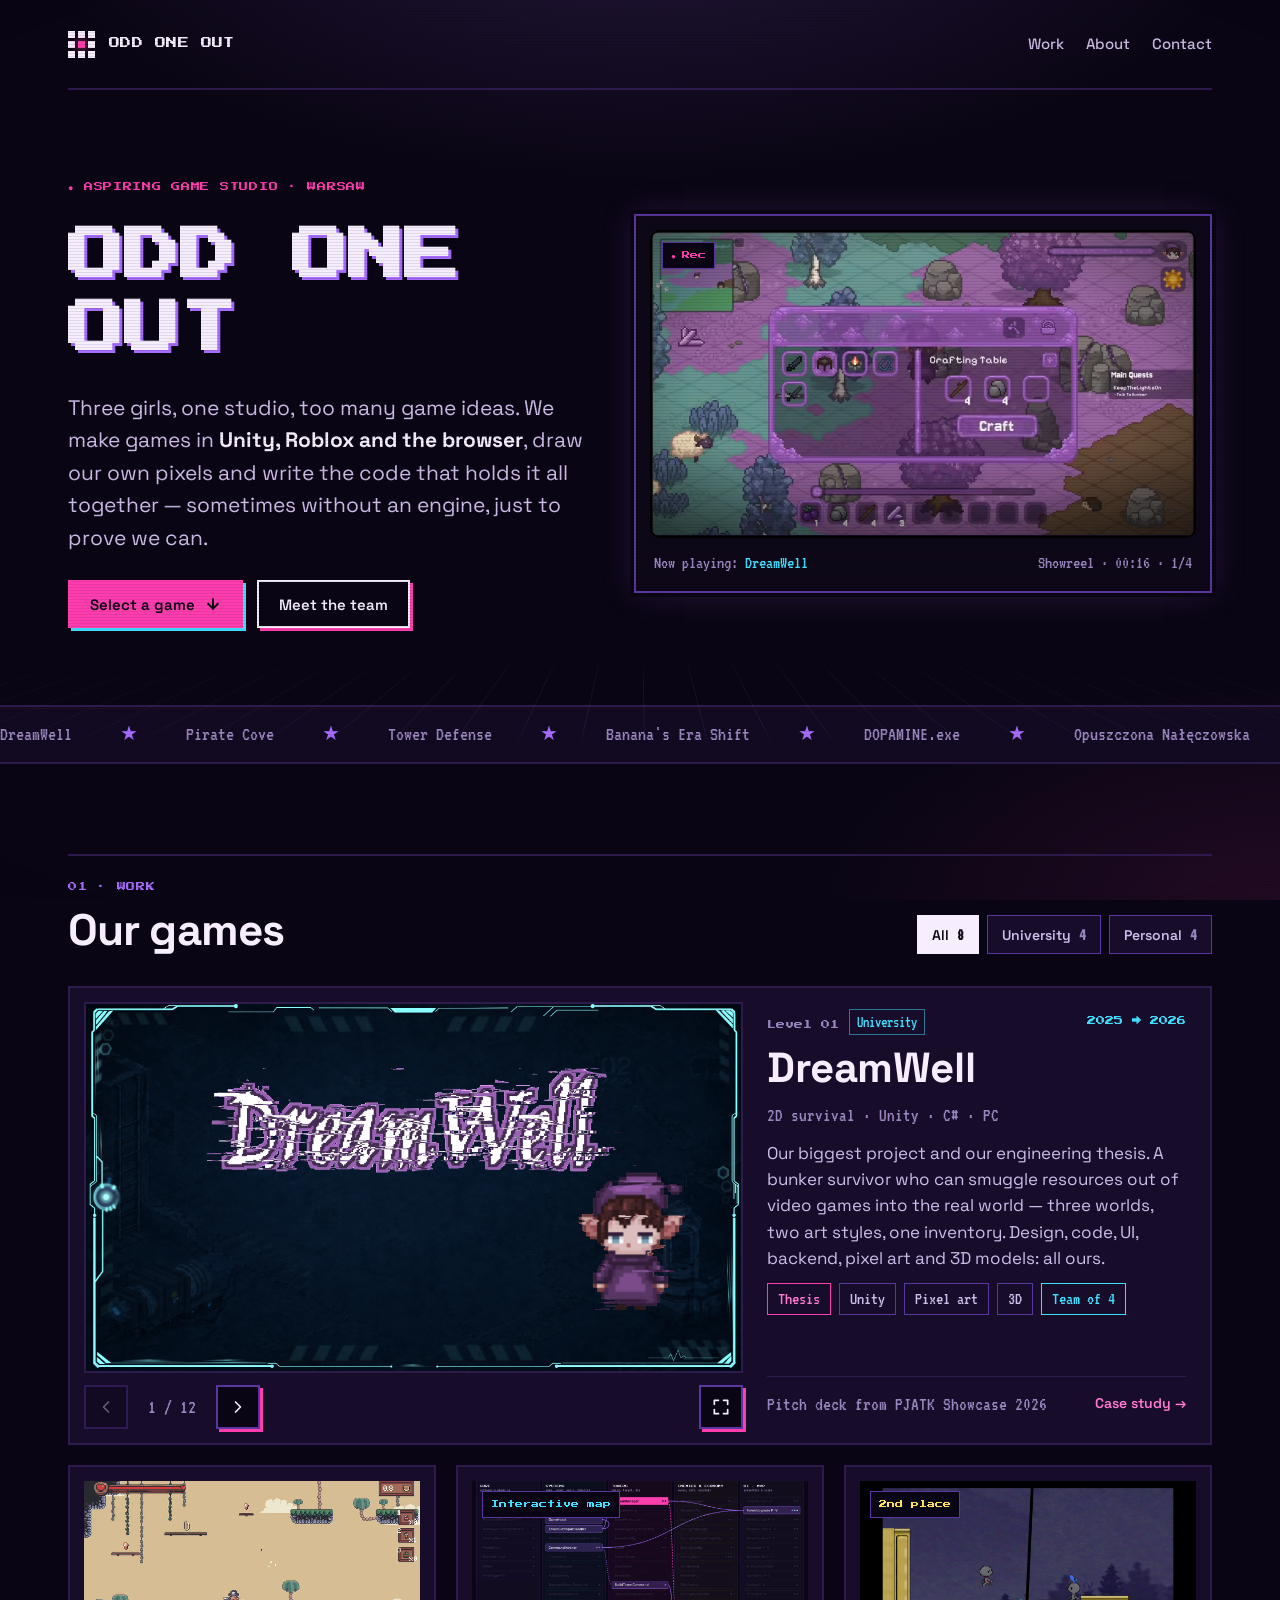
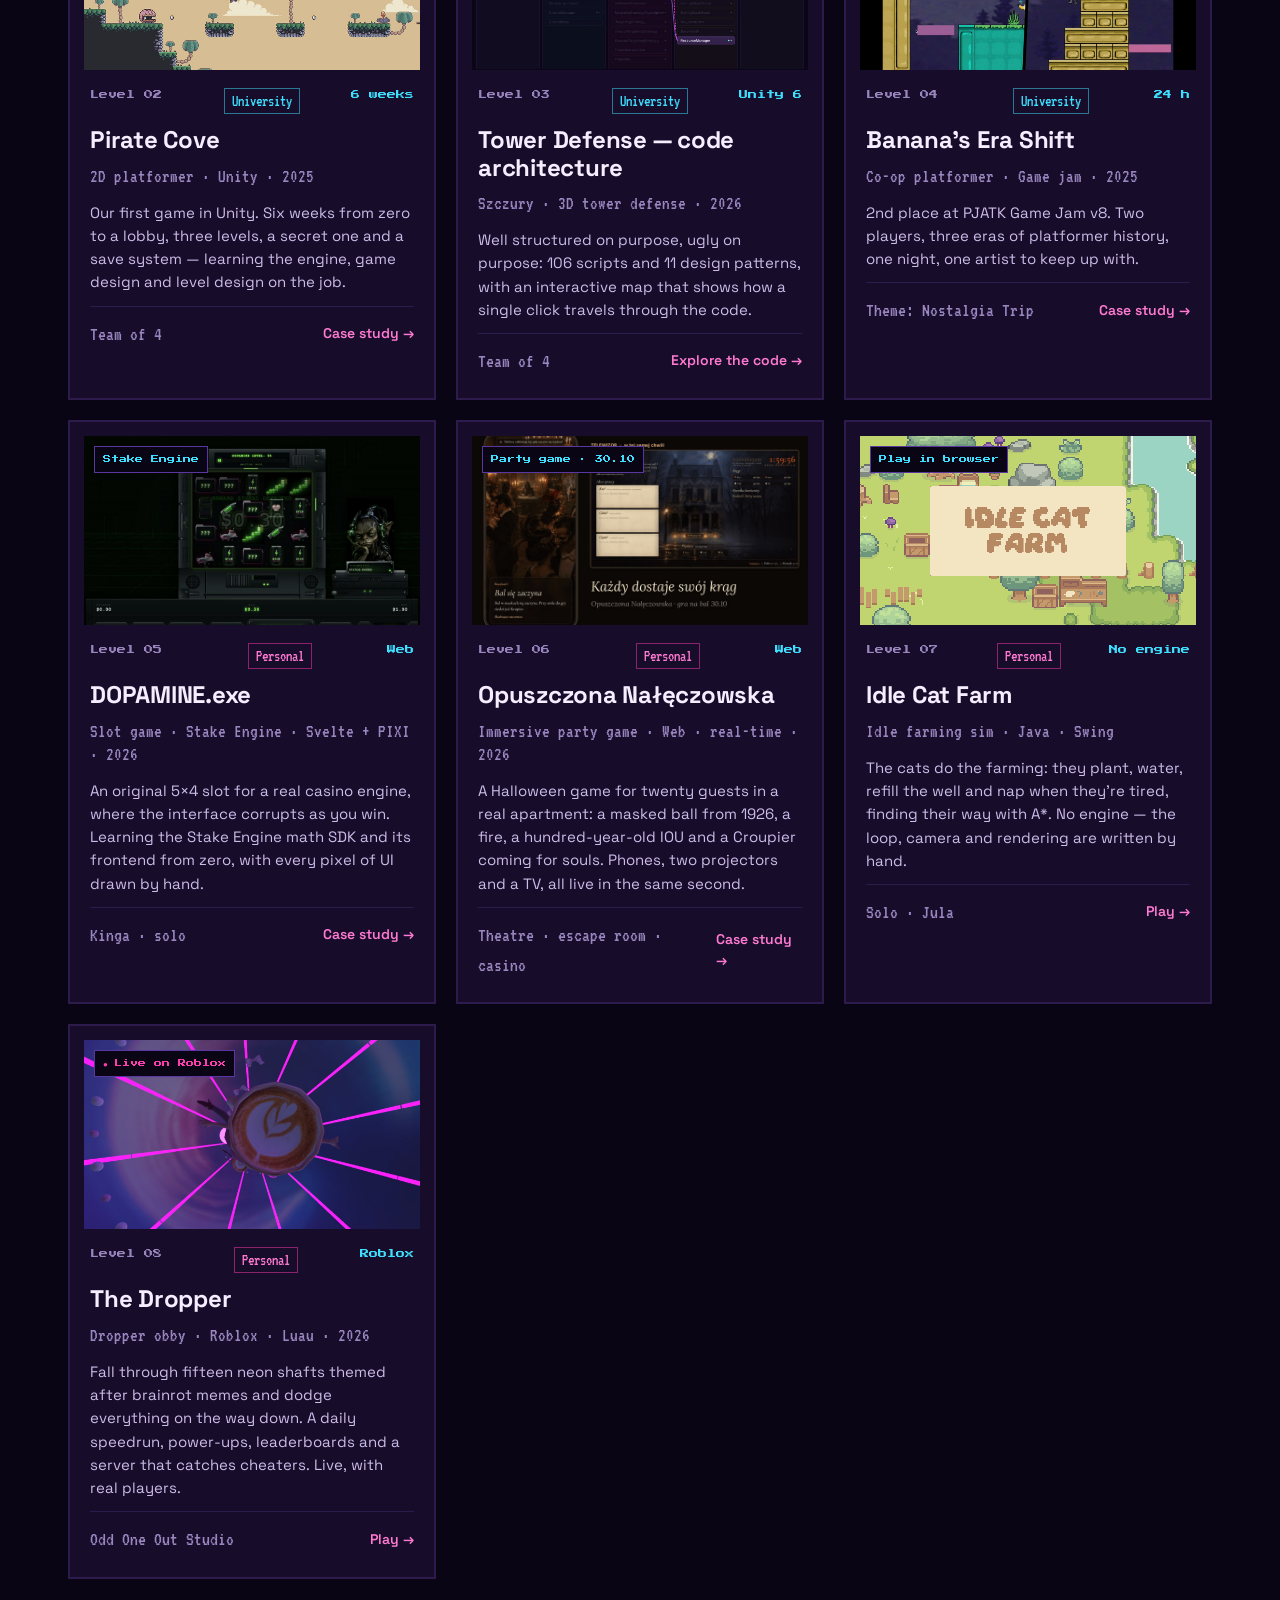
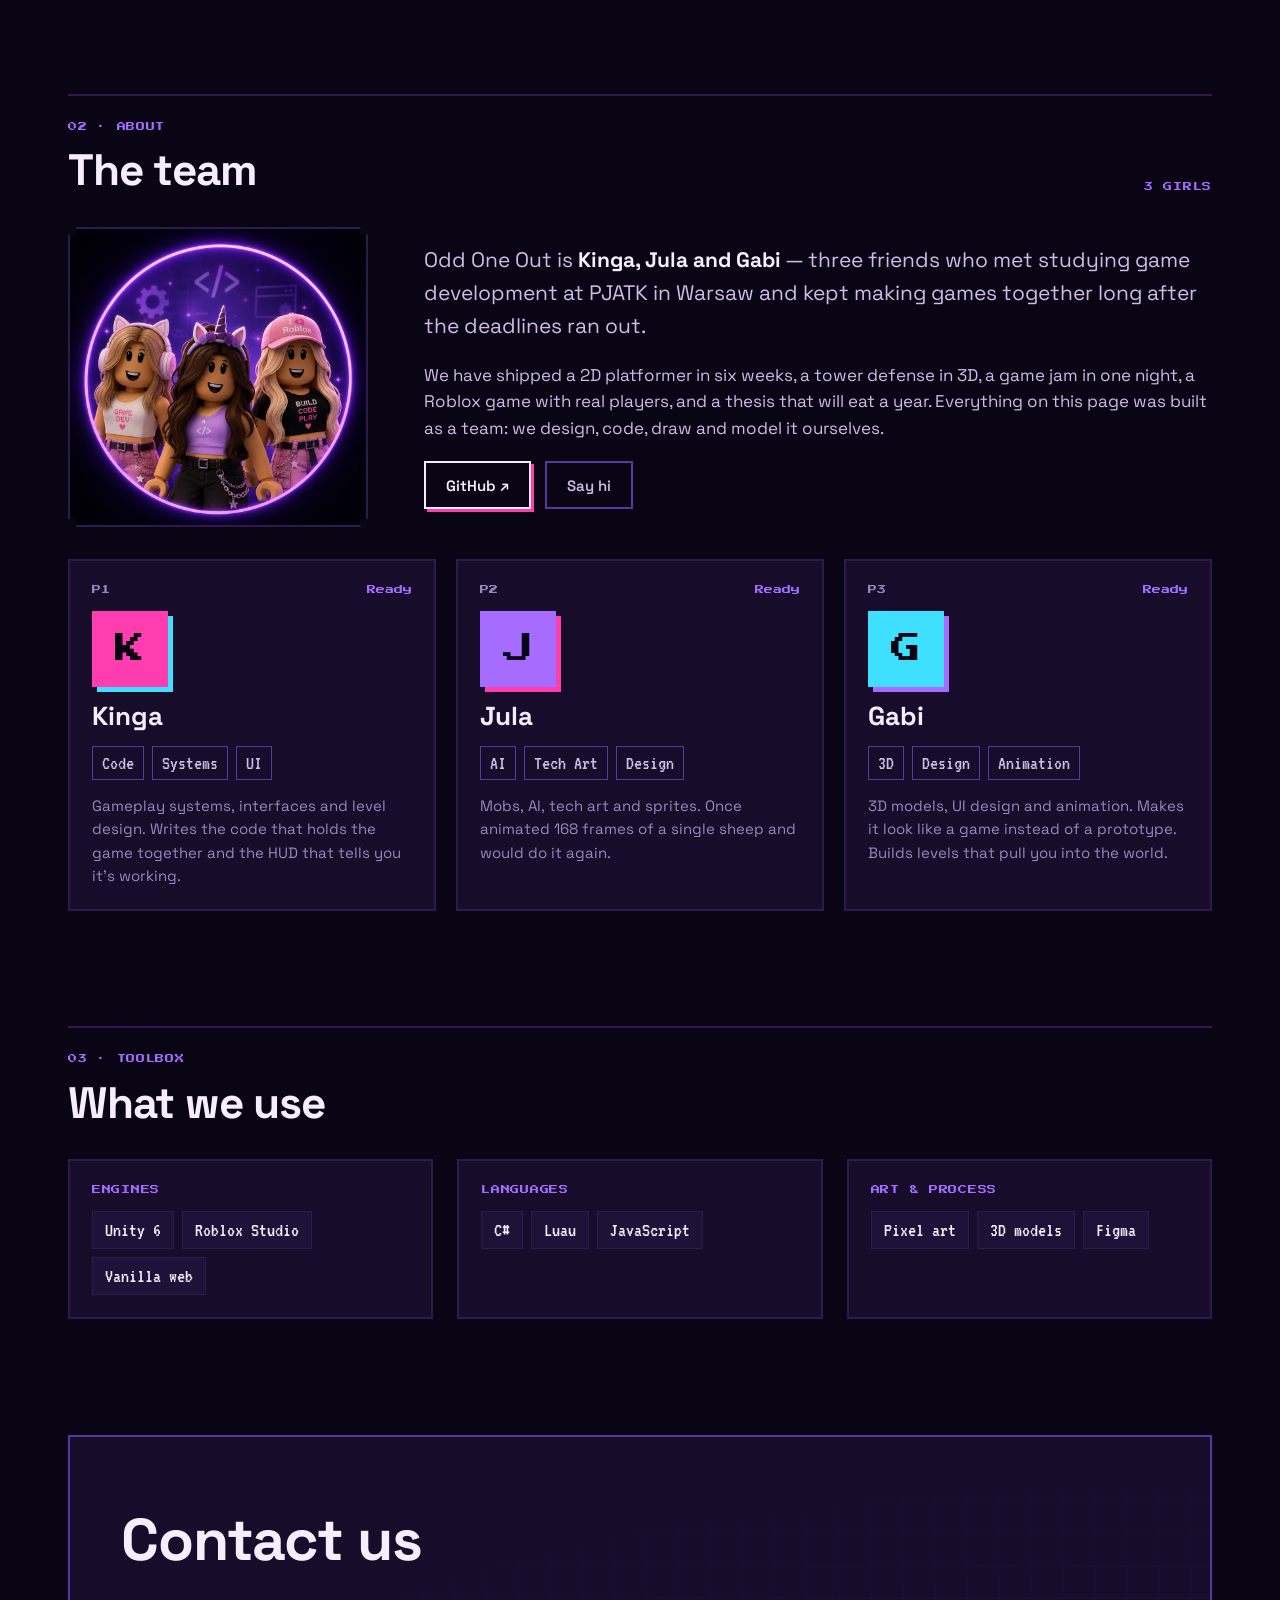
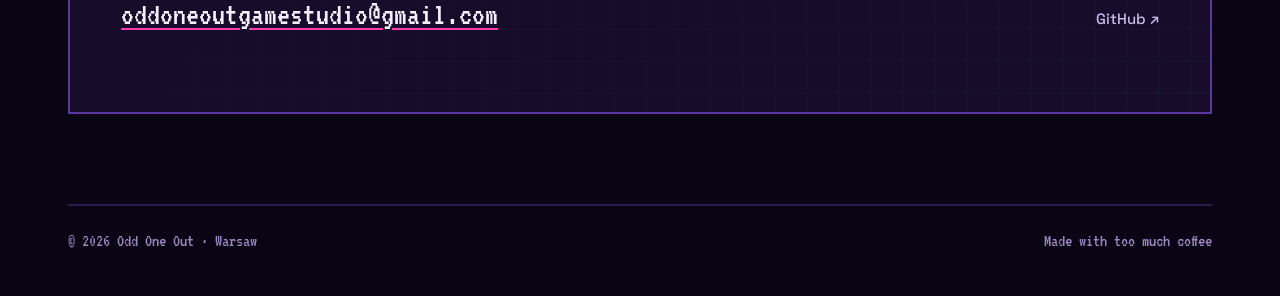
==== commit 3f2855bb: "Stop the Play in browser button jumping on hover It was centred with translateX(-50%), which the .bt" ====
--- a/index.html
+++ b/index.html
@@ -10,7 +10,7 @@
   <link rel="preconnect" href="https://fonts.googleapis.com">
   <link rel="preconnect" href="https://fonts.gstatic.com" crossorigin>
   <link href="https://fonts.googleapis.com/css2?family=Press+Start+2P&family=Space+Grotesk:wght@400;500;700&family=VT323&display=swap" rel="stylesheet">
-  <link rel="stylesheet" href="assets/css/style.css?v=23">
+  <link rel="stylesheet" href="assets/css/style.css?v=24">
 </head>
 <body>
 <a class="skip-link" href="#main">Skip to content</a>
@@ -299,7 +299,7 @@
   </footer>
 </div>
 
-<script src="assets/js/main.js?v=23" defer></script>
-<script src="assets/js/deck.js?v=23" defer></script>
+<script src="assets/js/main.js?v=24" defer></script>
+<script src="assets/js/deck.js?v=24" defer></script>
 </body>
 </html>
--- a/assets/css/style.css
+++ b/assets/css/style.css
@@ -249,7 +249,8 @@
 .media--16x10 { aspect-ratio: 16 / 10; }
 .media--4x3 { aspect-ratio: 4 / 3; }
 .media--3x2 { aspect-ratio: 3 / 2; }
-.media__start { position: absolute; left: 50%; bottom: 8%; transform: translateX(-50%); z-index: 2; cursor: pointer; white-space: nowrap; }
+/* Centred with margins, not transform, so .btn's hover nudge doesn't knock it off centre */
+.media__start { position: absolute; left: 0; right: 0; bottom: 8%; width: fit-content; margin-inline: auto; z-index: 2; cursor: pointer; white-space: nowrap; }
 @media (max-width: 560px) { .media__start { bottom: 6%; min-height: 40px; padding: 0 14px; font-size: 14px; } }
 .media--4x5 { aspect-ratio: 4 / 5; }
 .media--16x11 { aspect-ratio: 16 / 11; }
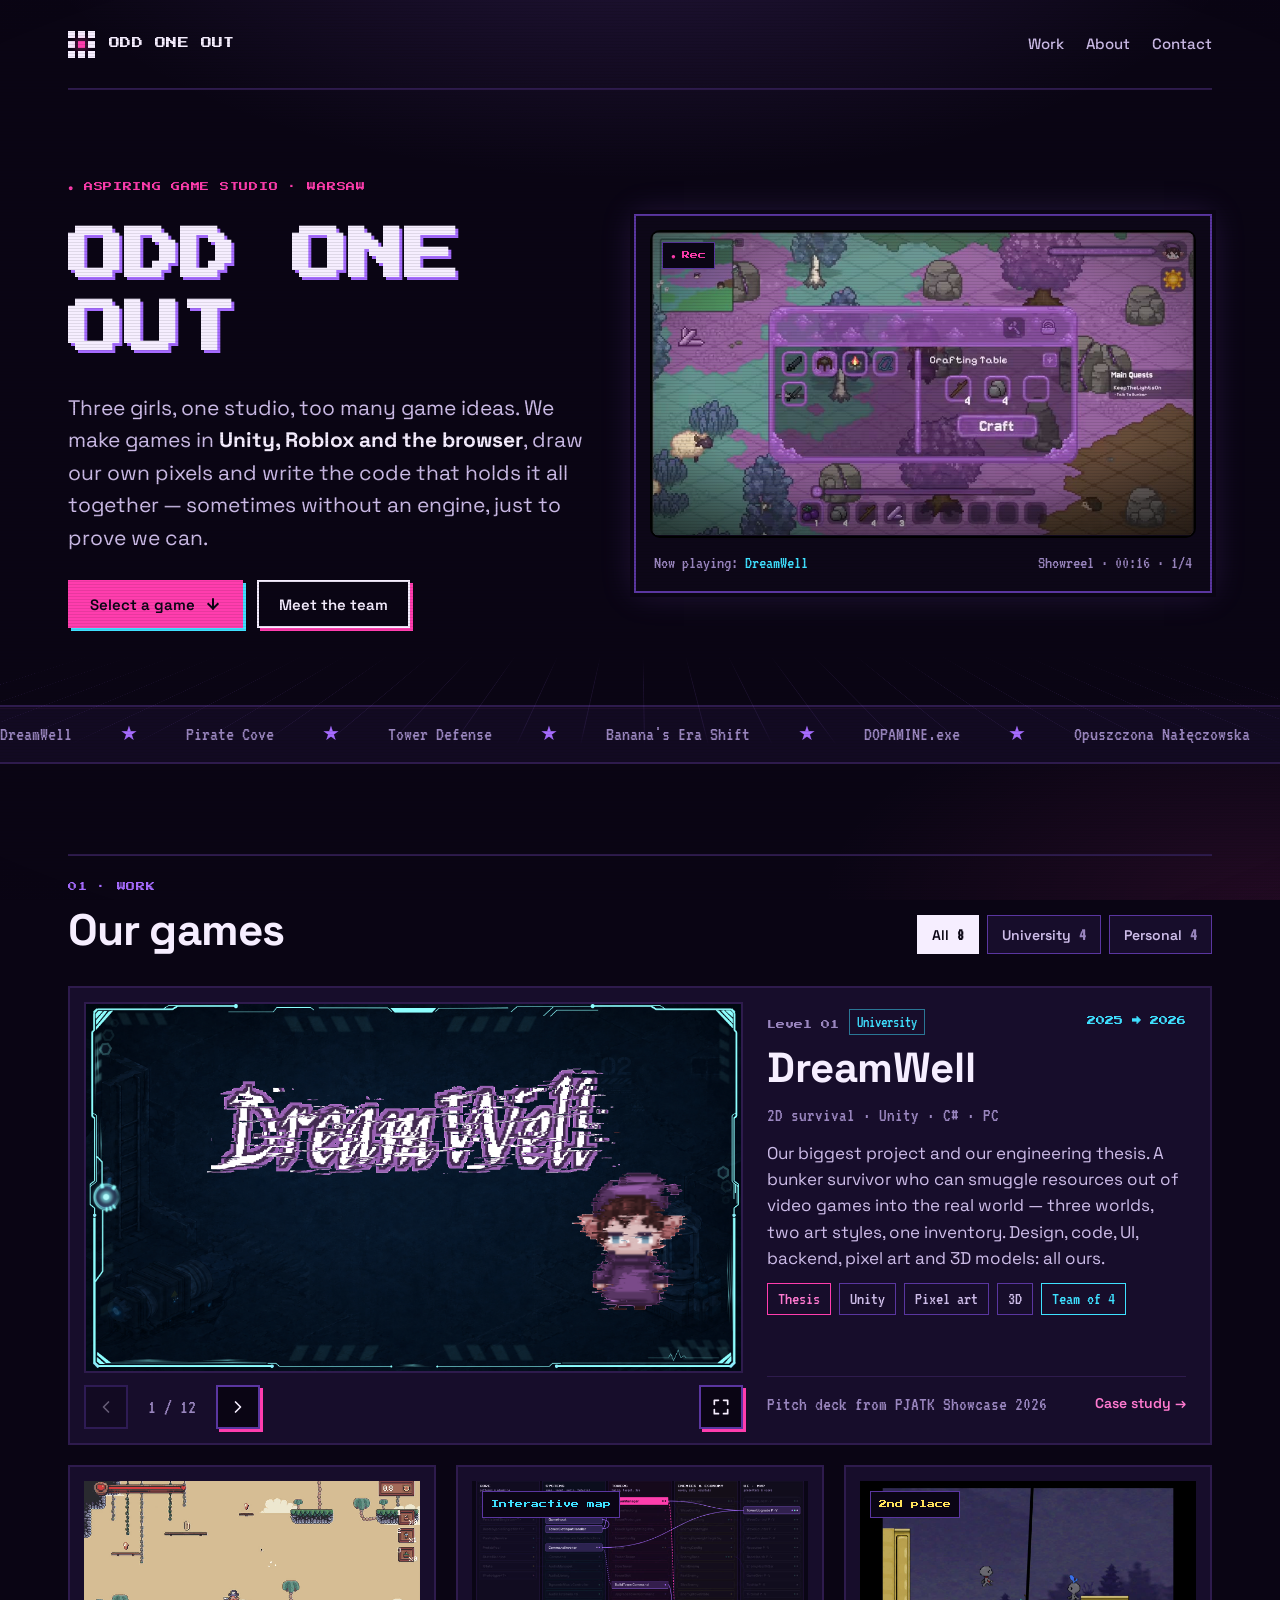
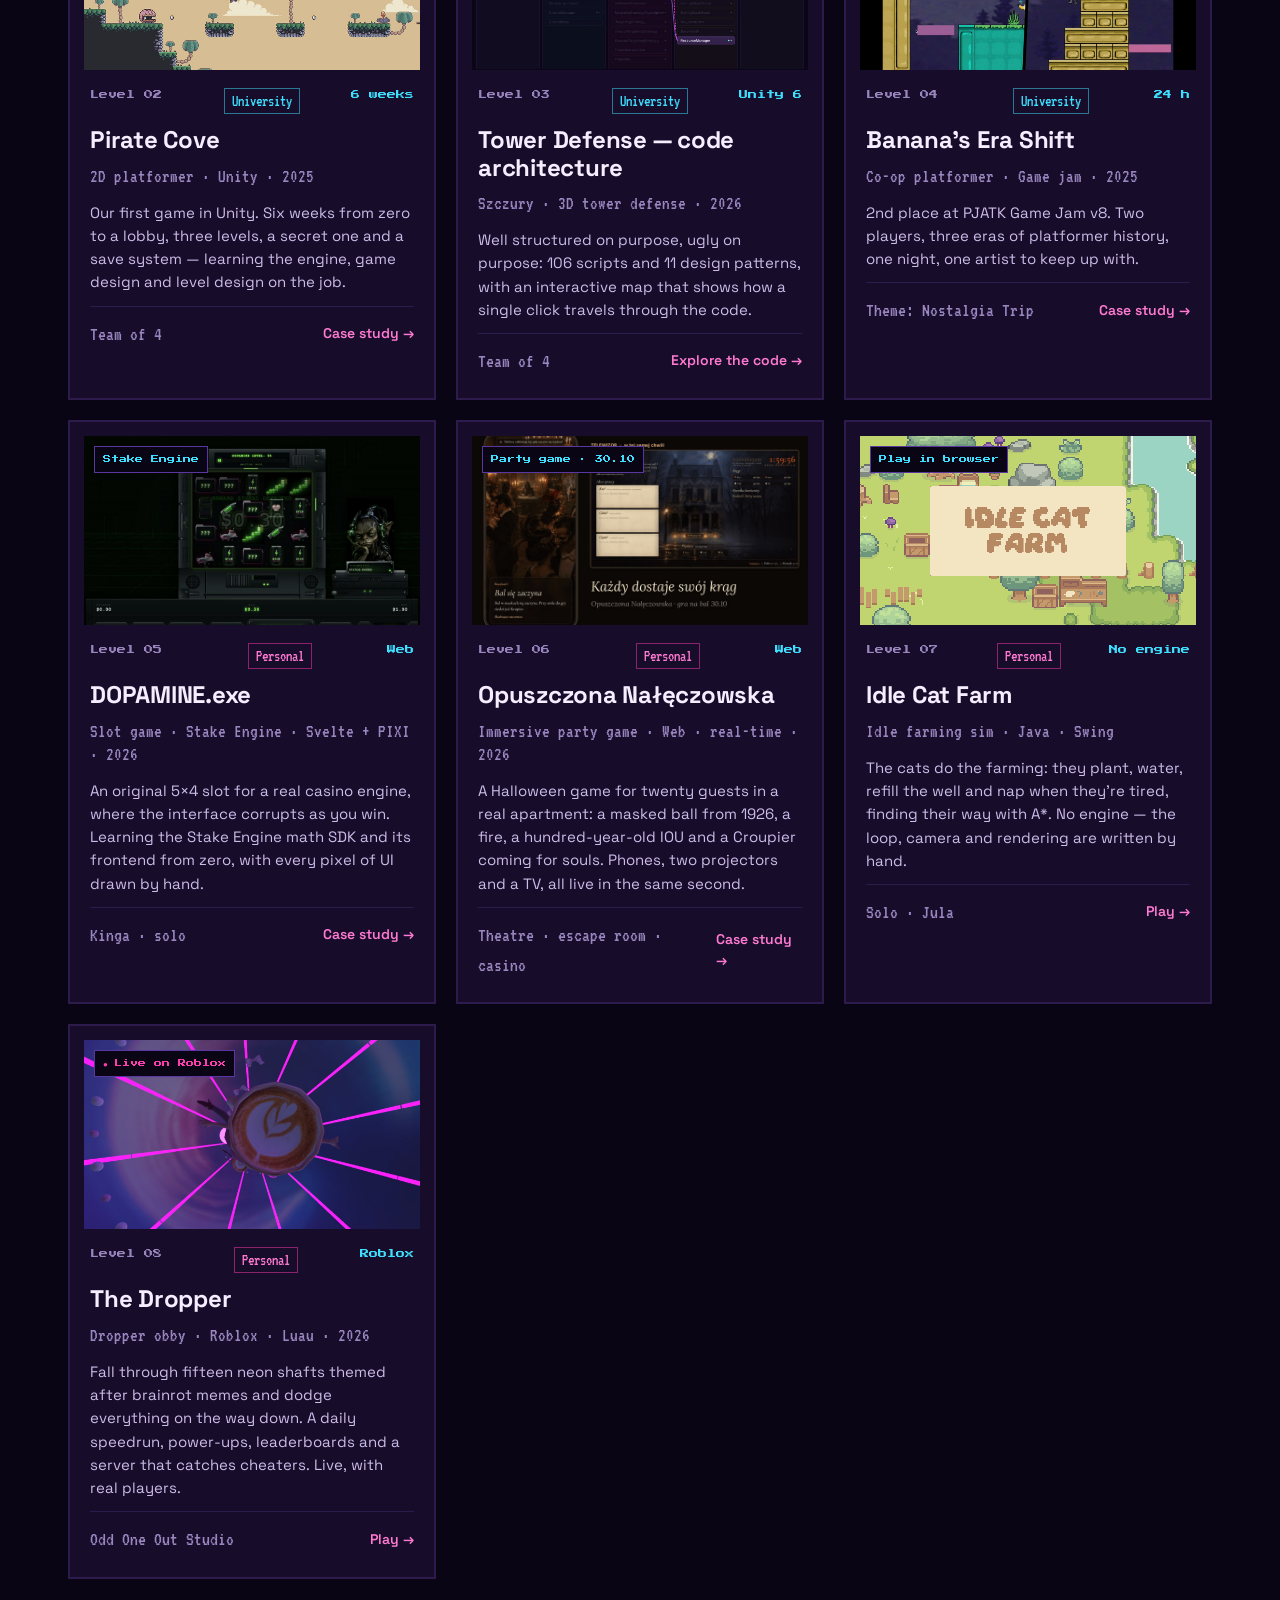
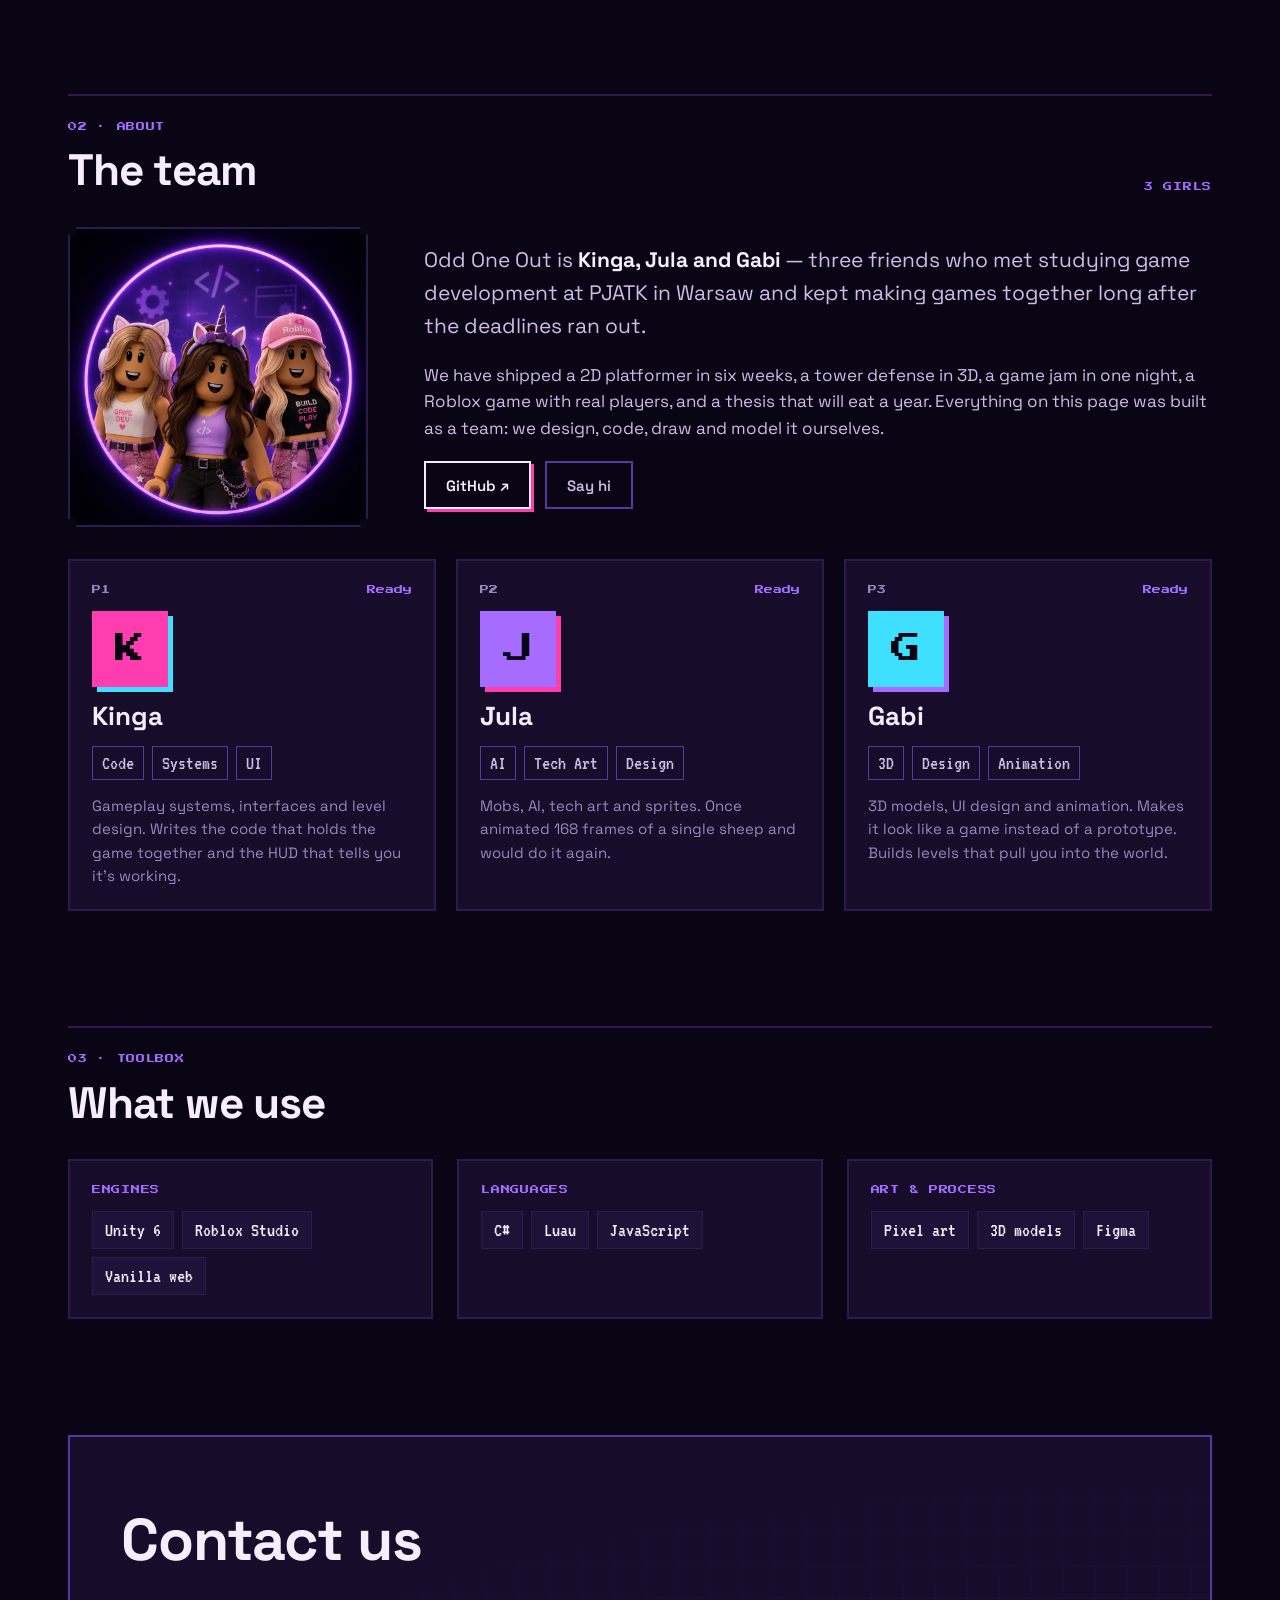
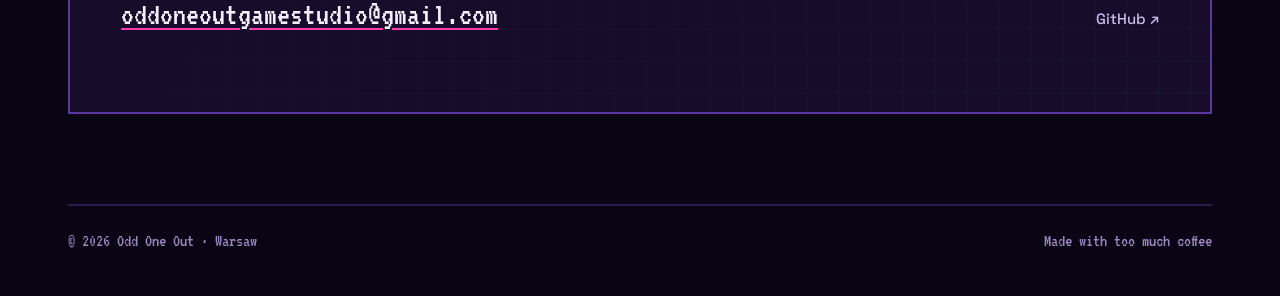
==== commit a73dc140: "chore: DreamWell gallery keeps only the sprite animations" ====
--- a/index.html
+++ b/index.html
@@ -10,7 +10,7 @@
   <link rel="preconnect" href="https://fonts.googleapis.com">
   <link rel="preconnect" href="https://fonts.gstatic.com" crossorigin>
   <link href="https://fonts.googleapis.com/css2?family=Press+Start+2P&family=Space+Grotesk:wght@400;500;700&family=VT323&display=swap" rel="stylesheet">
-  <link rel="stylesheet" href="assets/css/style.css?v=24">
+  <link rel="stylesheet" href="assets/css/style.css?v=25">
 </head>
 <body>
 <a class="skip-link" href="#main">Skip to content</a>
@@ -299,7 +299,7 @@
   </footer>
 </div>
 
-<script src="assets/js/main.js?v=24" defer></script>
-<script src="assets/js/deck.js?v=24" defer></script>
+<script src="assets/js/main.js?v=25" defer></script>
+<script src="assets/js/deck.js?v=25" defer></script>
 </body>
 </html>
--- a/assets/css/style.css
+++ b/assets/css/style.css
@@ -261,6 +261,10 @@
 }
 .media--pixelated > img, .media--pixelated > video { image-rendering: pixelated; }
 .media--contain > img, .media--contain > video { object-fit: contain; background: #000; }
+.media--sprite { background: var(--surface-2); }
+.media--sprite > img { object-fit: contain; padding: 12%; }
+.sprite { margin: 0; display: flex; flex-direction: column; gap: 10px; }
+.sprite figcaption { font-family: var(--font-mono); font-size: 18px; line-height: 1.2; color: var(--muted); }
 
 /* Empty slot until real media arrives */
 .media--empty { background:
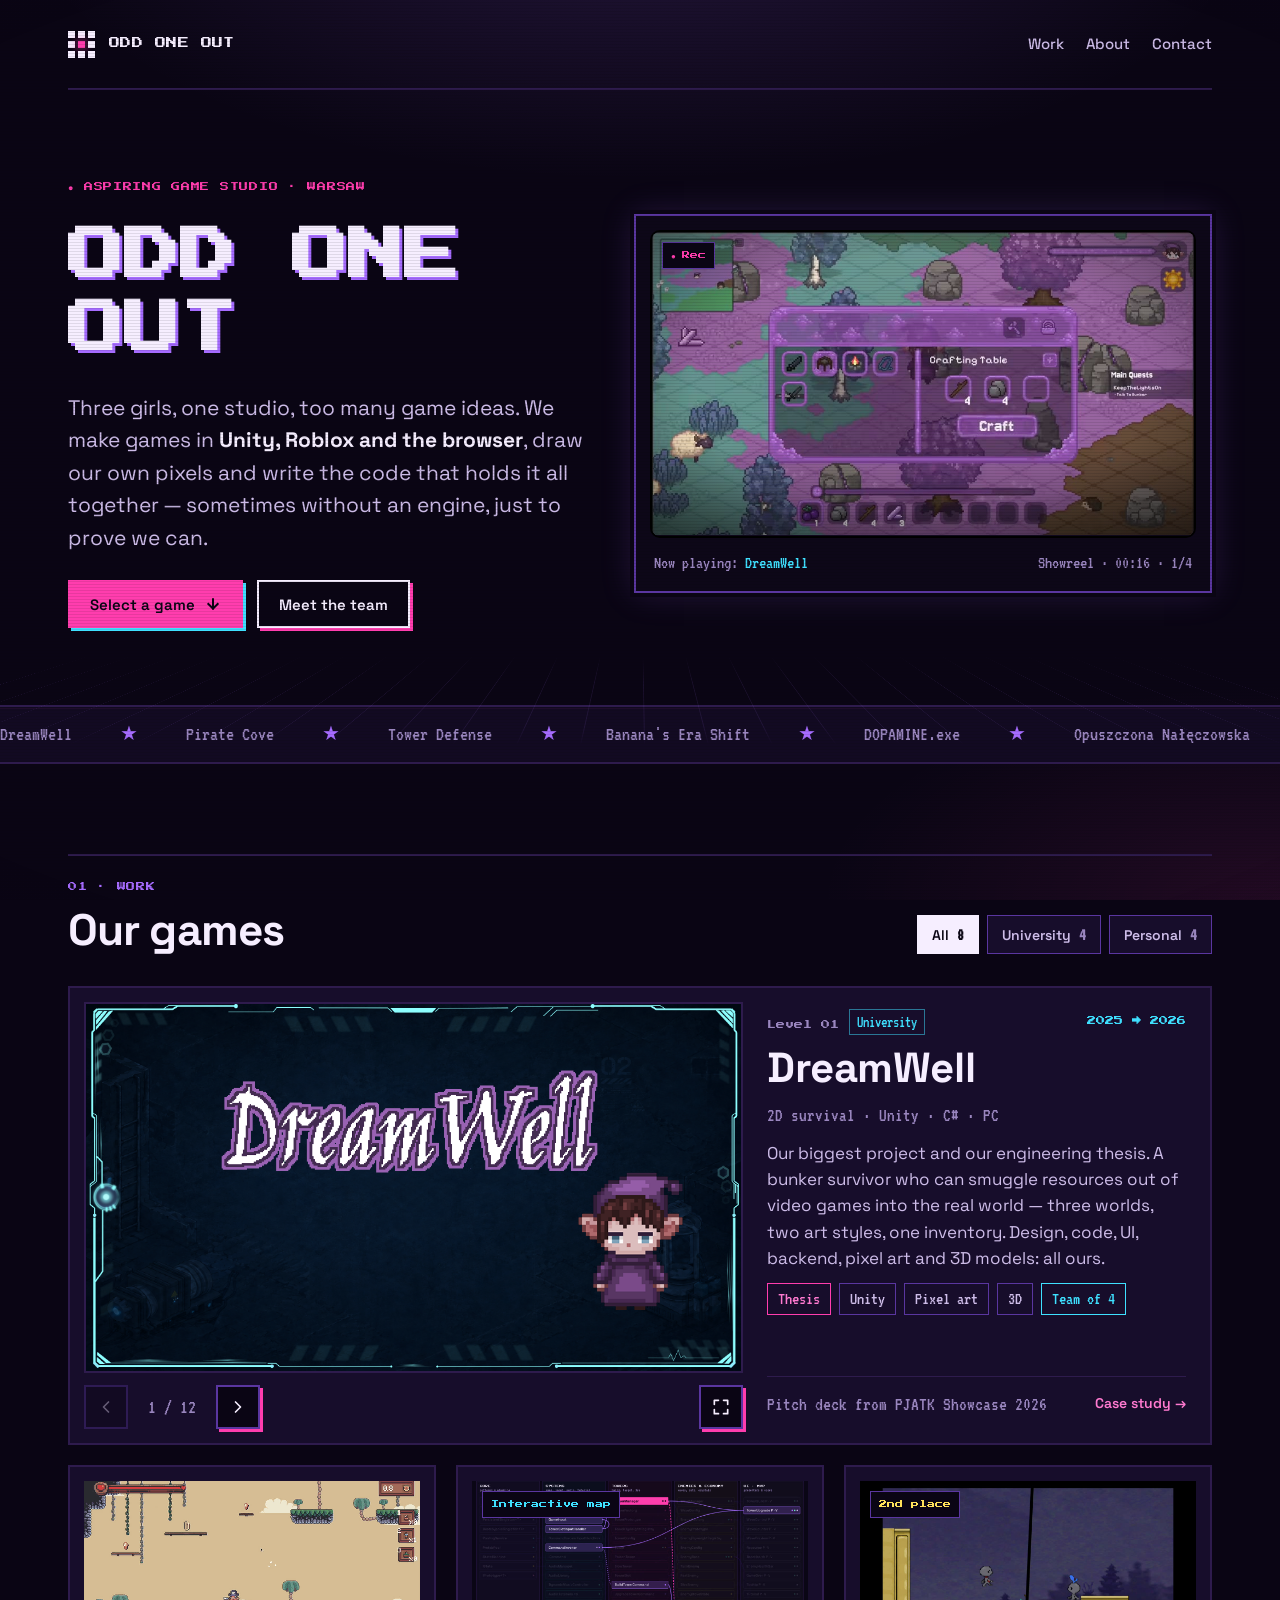
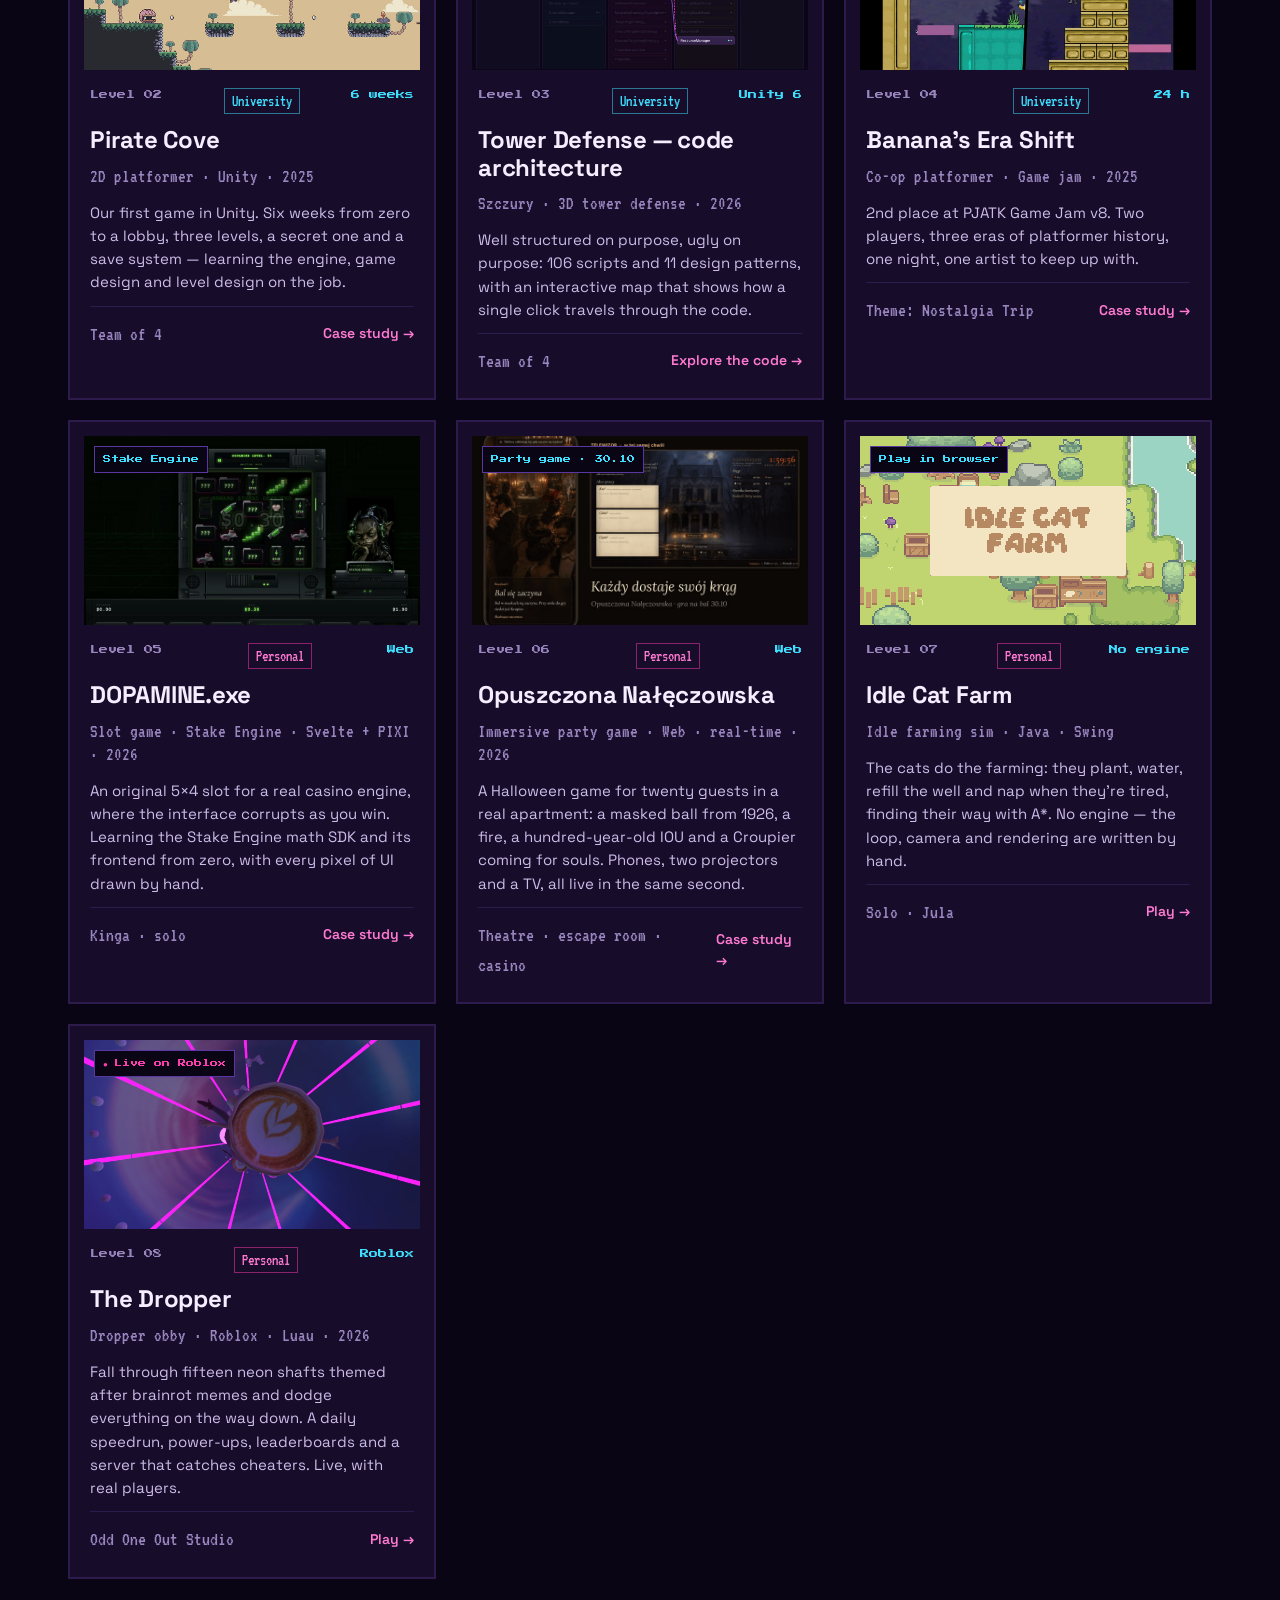
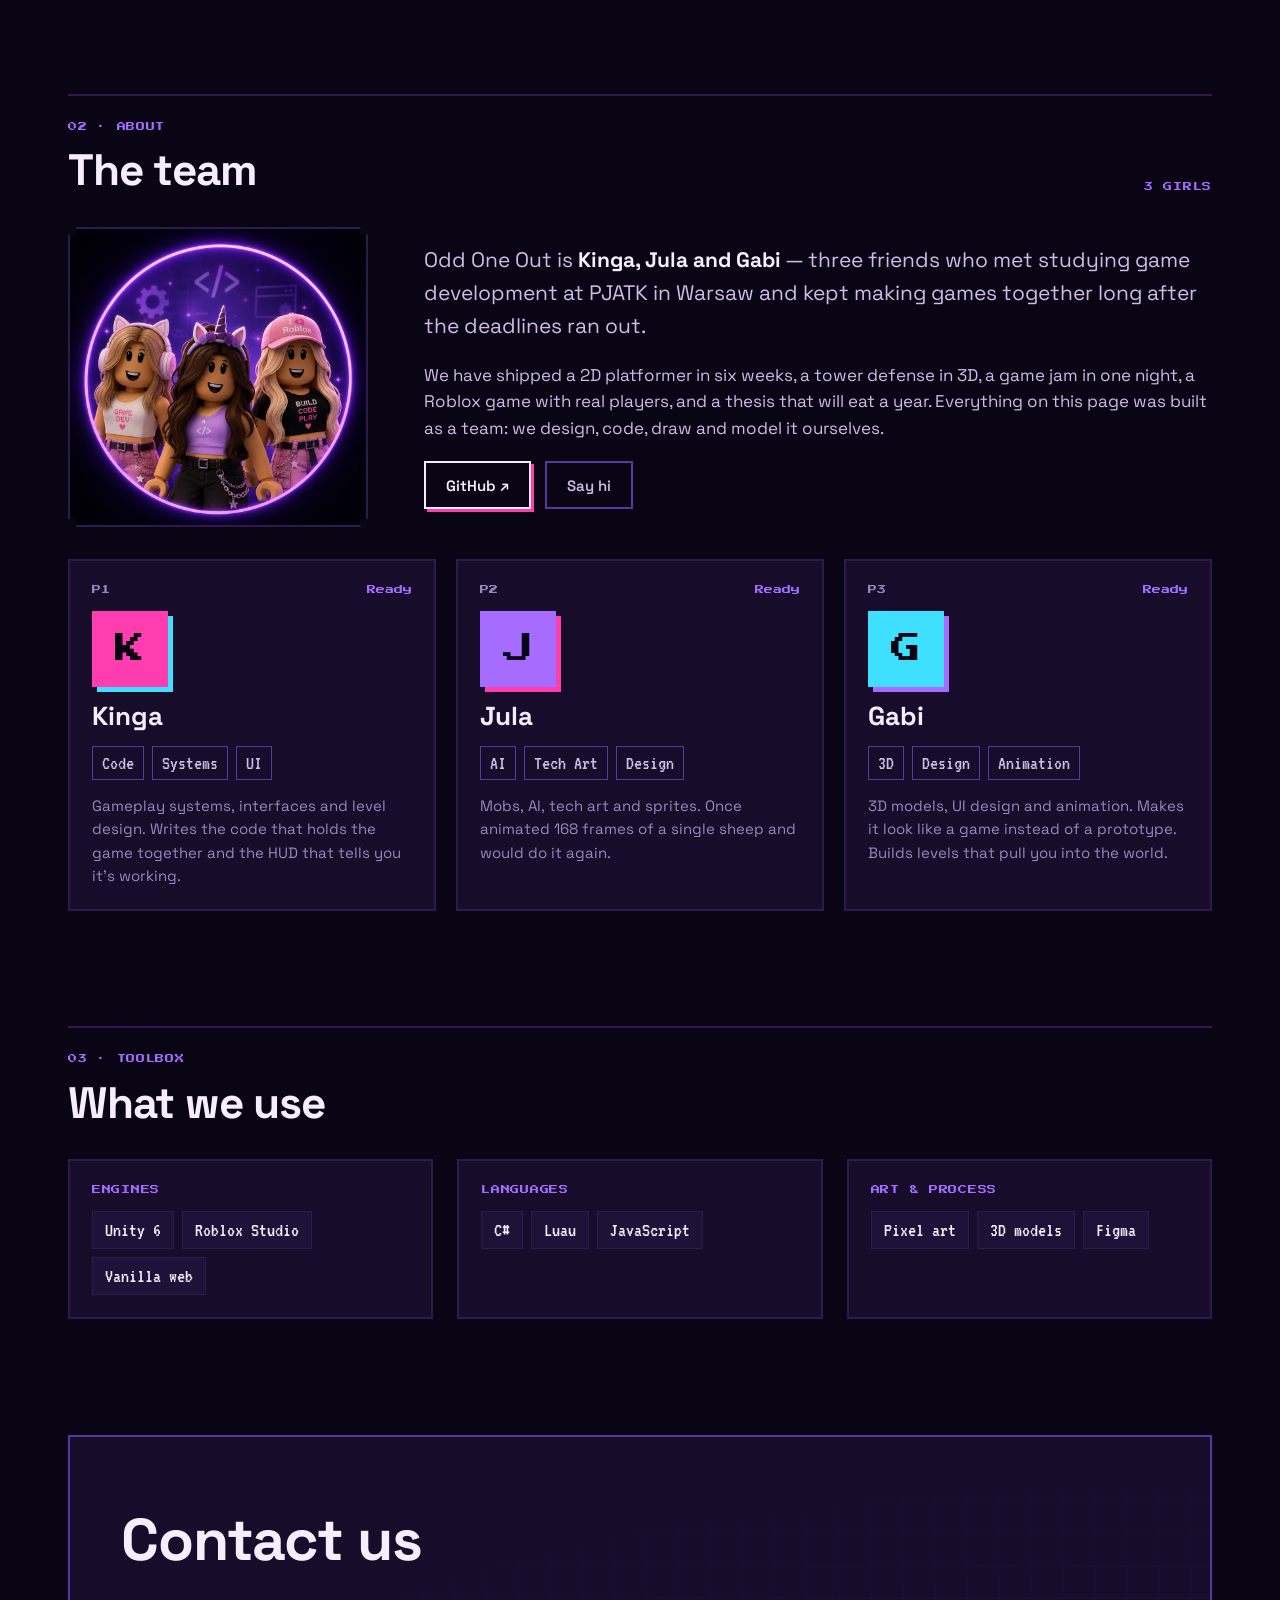
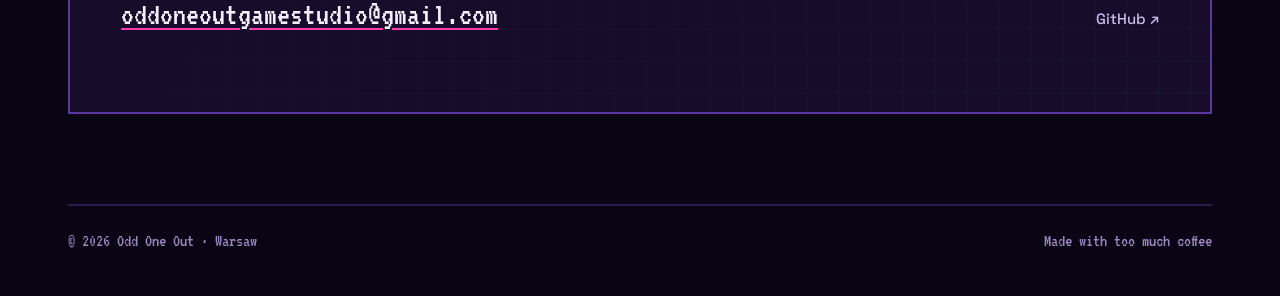
==== commit 92d0e017: "Tower Defense: tighter intro, centred map controls, no photo gallery "(and ugly on purpose too)" in " ====
--- a/index.html
+++ b/index.html
@@ -10,7 +10,7 @@
   <link rel="preconnect" href="https://fonts.googleapis.com">
   <link rel="preconnect" href="https://fonts.gstatic.com" crossorigin>
   <link href="https://fonts.googleapis.com/css2?family=Press+Start+2P&family=Space+Grotesk:wght@400;500;700&family=VT323&display=swap" rel="stylesheet">
-  <link rel="stylesheet" href="assets/css/style.css?v=25">
+  <link rel="stylesheet" href="assets/css/style.css?v=26">
 </head>
 <body>
 <a class="skip-link" href="#main">Skip to content</a>
@@ -299,7 +299,7 @@
   </footer>
 </div>
 
-<script src="assets/js/main.js?v=25" defer></script>
-<script src="assets/js/deck.js?v=25" defer></script>
+<script src="assets/js/main.js?v=26" defer></script>
+<script src="assets/js/deck.js?v=26" defer></script>
 </body>
 </html>
--- a/assets/css/style.css
+++ b/assets/css/style.css
@@ -597,8 +597,11 @@
 }
 .arch { display: flex; flex-direction: column; gap: 14px; }
 .arch__bar { display: flex; flex-direction: column; gap: 10px; }
-.arch__chips, .arch__traces { display: flex; flex-wrap: wrap; align-items: center; gap: 8px; }
-.arch__bar-label { font-family: var(--font-pixel); font-size: 9px; color: var(--muted); margin-right: 6px; text-transform: uppercase; }
+.arch__chips, .arch__traces { display: flex; flex-wrap: wrap; align-items: center; justify-content: center; gap: 8px; }
+/* Eleven patterns wrap as 6 + 5 instead of 10 + 1 */
+.arch__chips { max-width: 640px; margin-inline: auto; }
+/* The row label sits on its own line above its centred buttons */
+.arch__bar-label { flex-basis: 100%; text-align: center; font-family: var(--font-pixel); font-size: 9px; color: var(--muted); text-transform: uppercase; }
 .arch__chip {
   font-family: var(--font-sans); font-weight: 600; font-size: 13px; line-height: 1; padding: 9px 12px;
   background: var(--surface); border: 1px solid var(--line-strong); color: var(--soft); cursor: pointer;
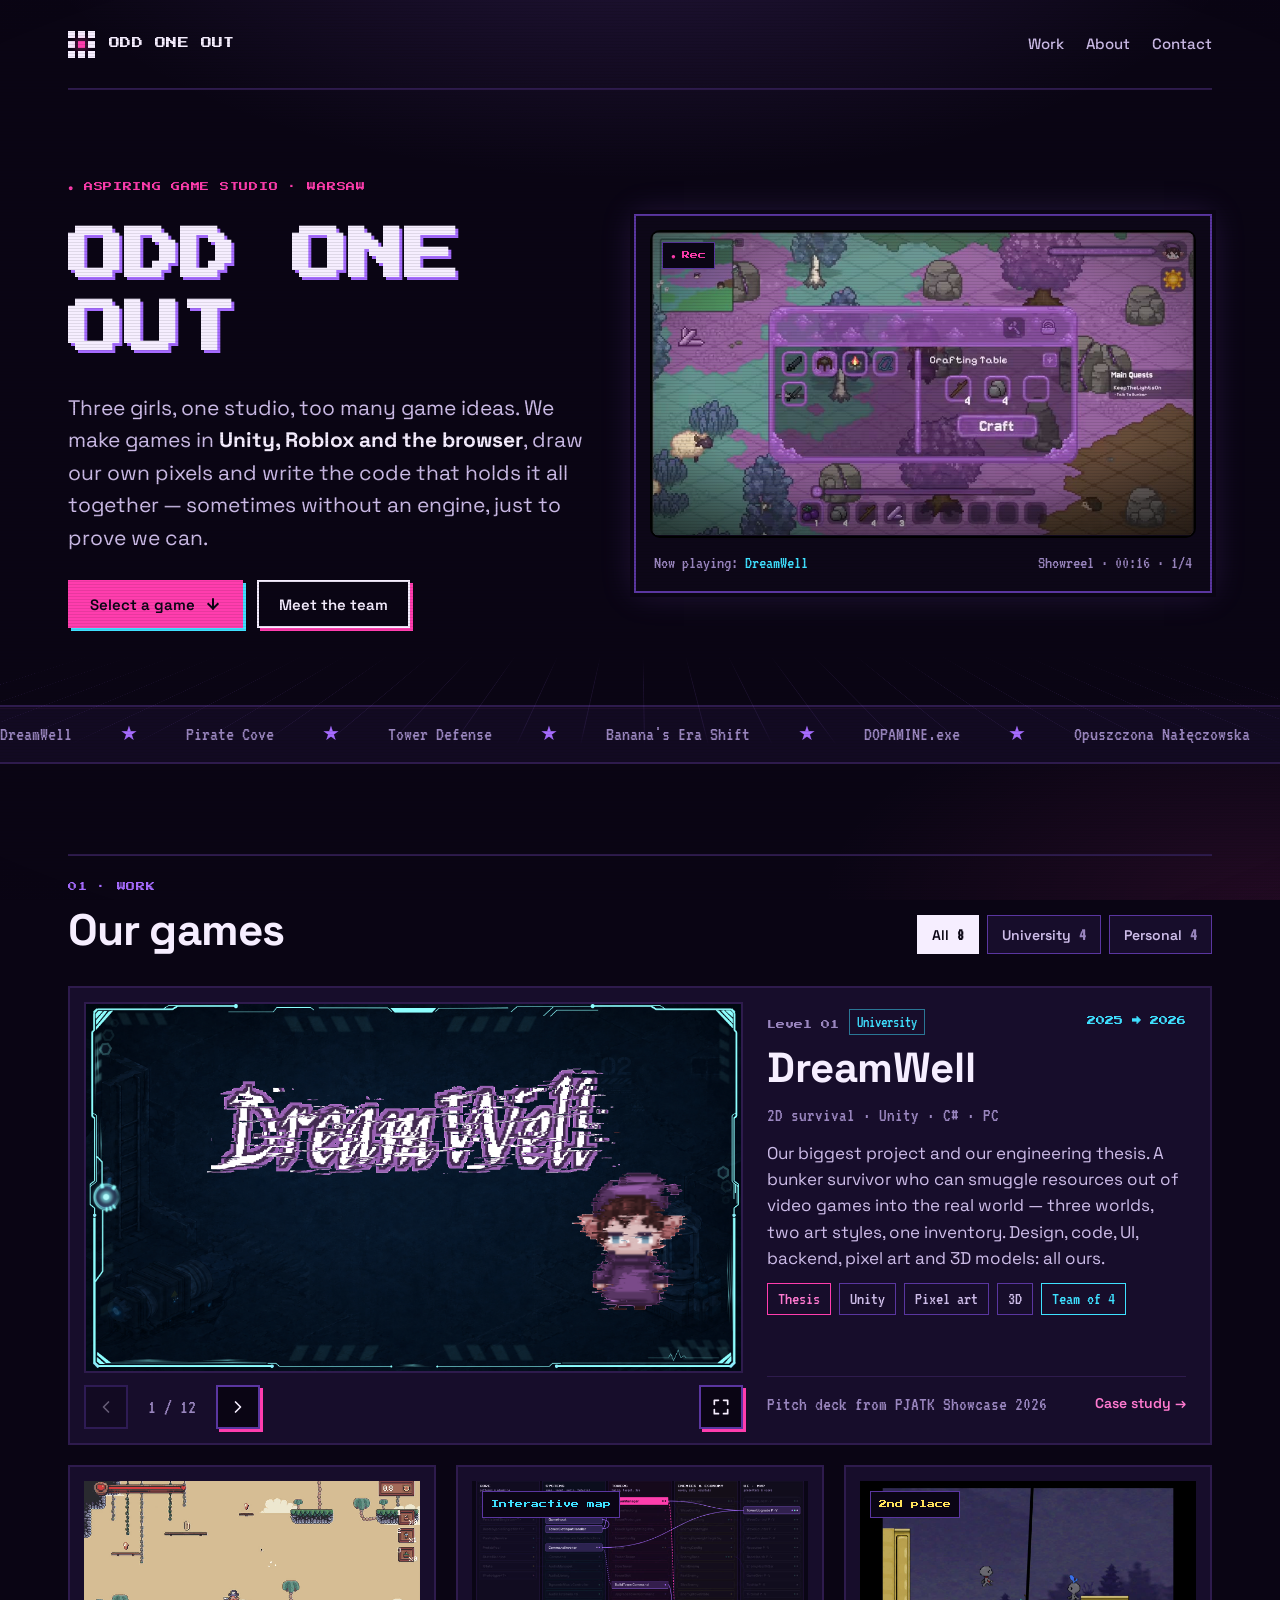
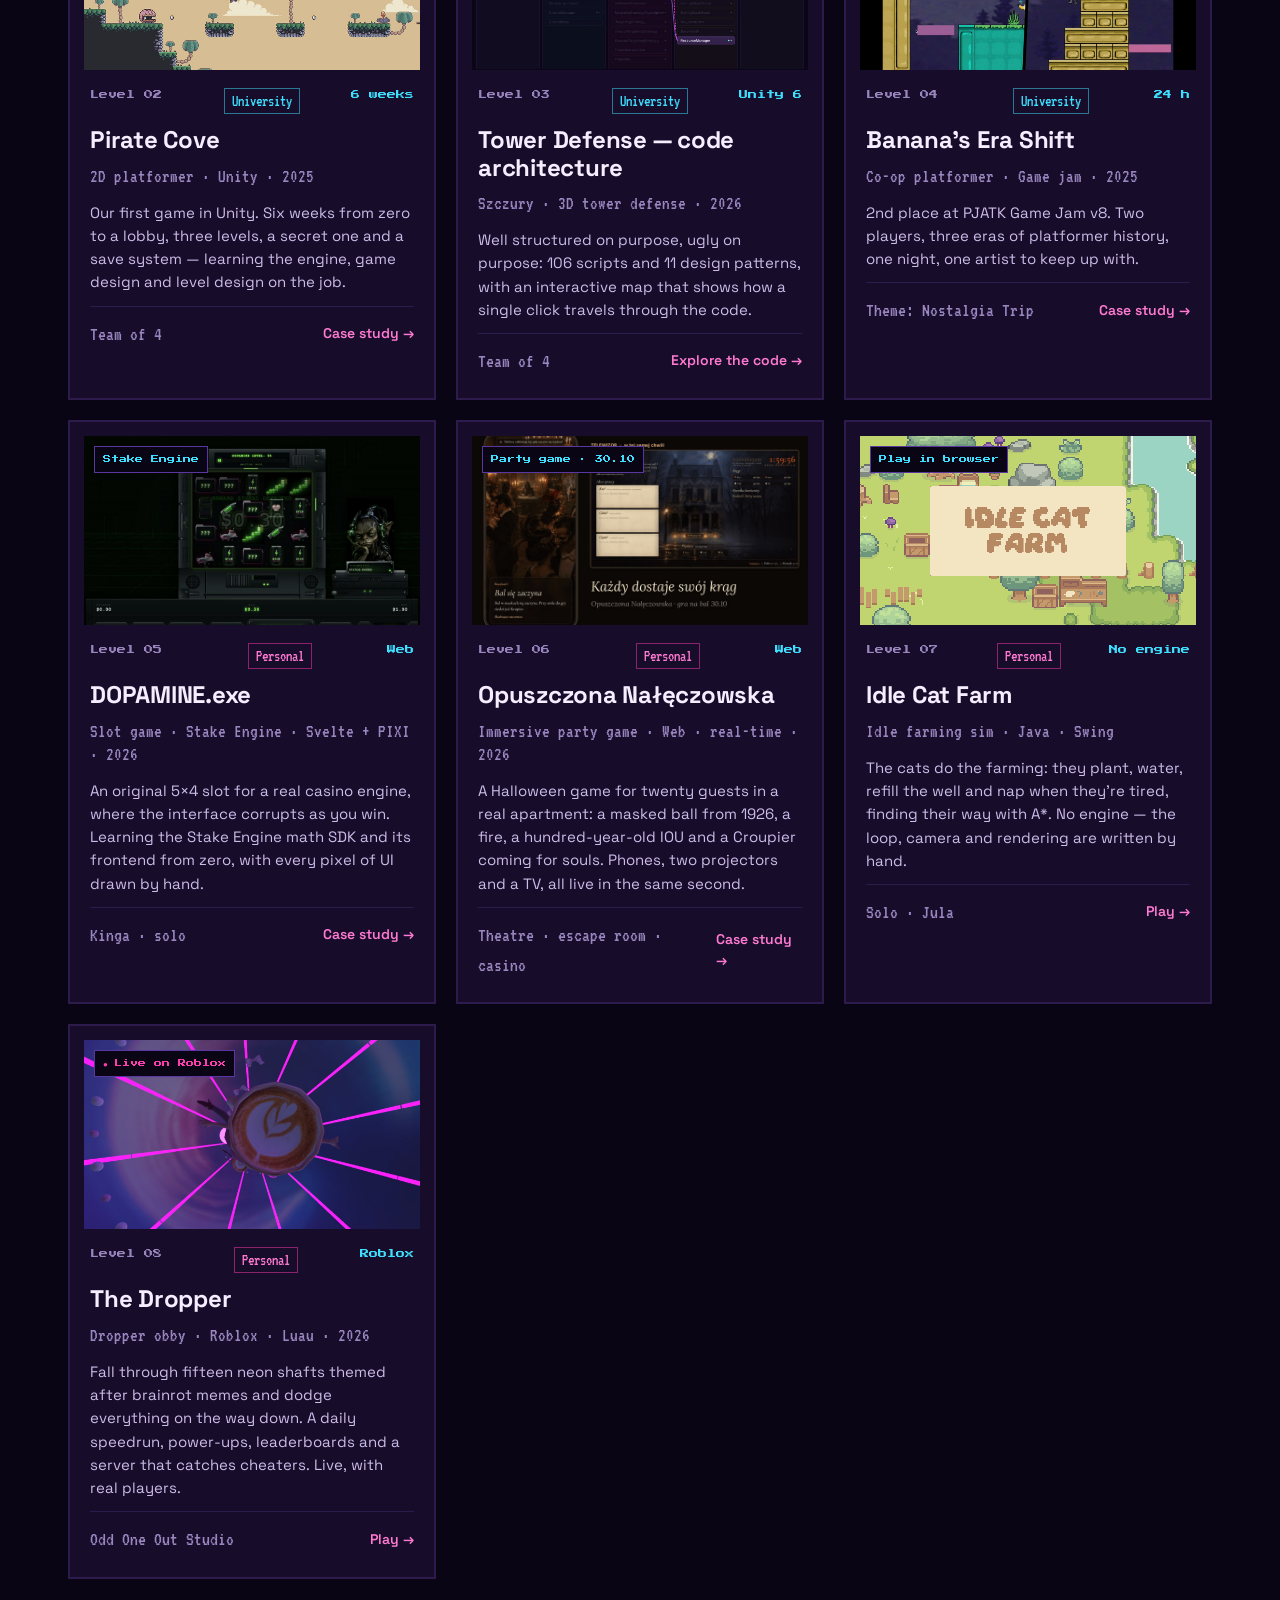
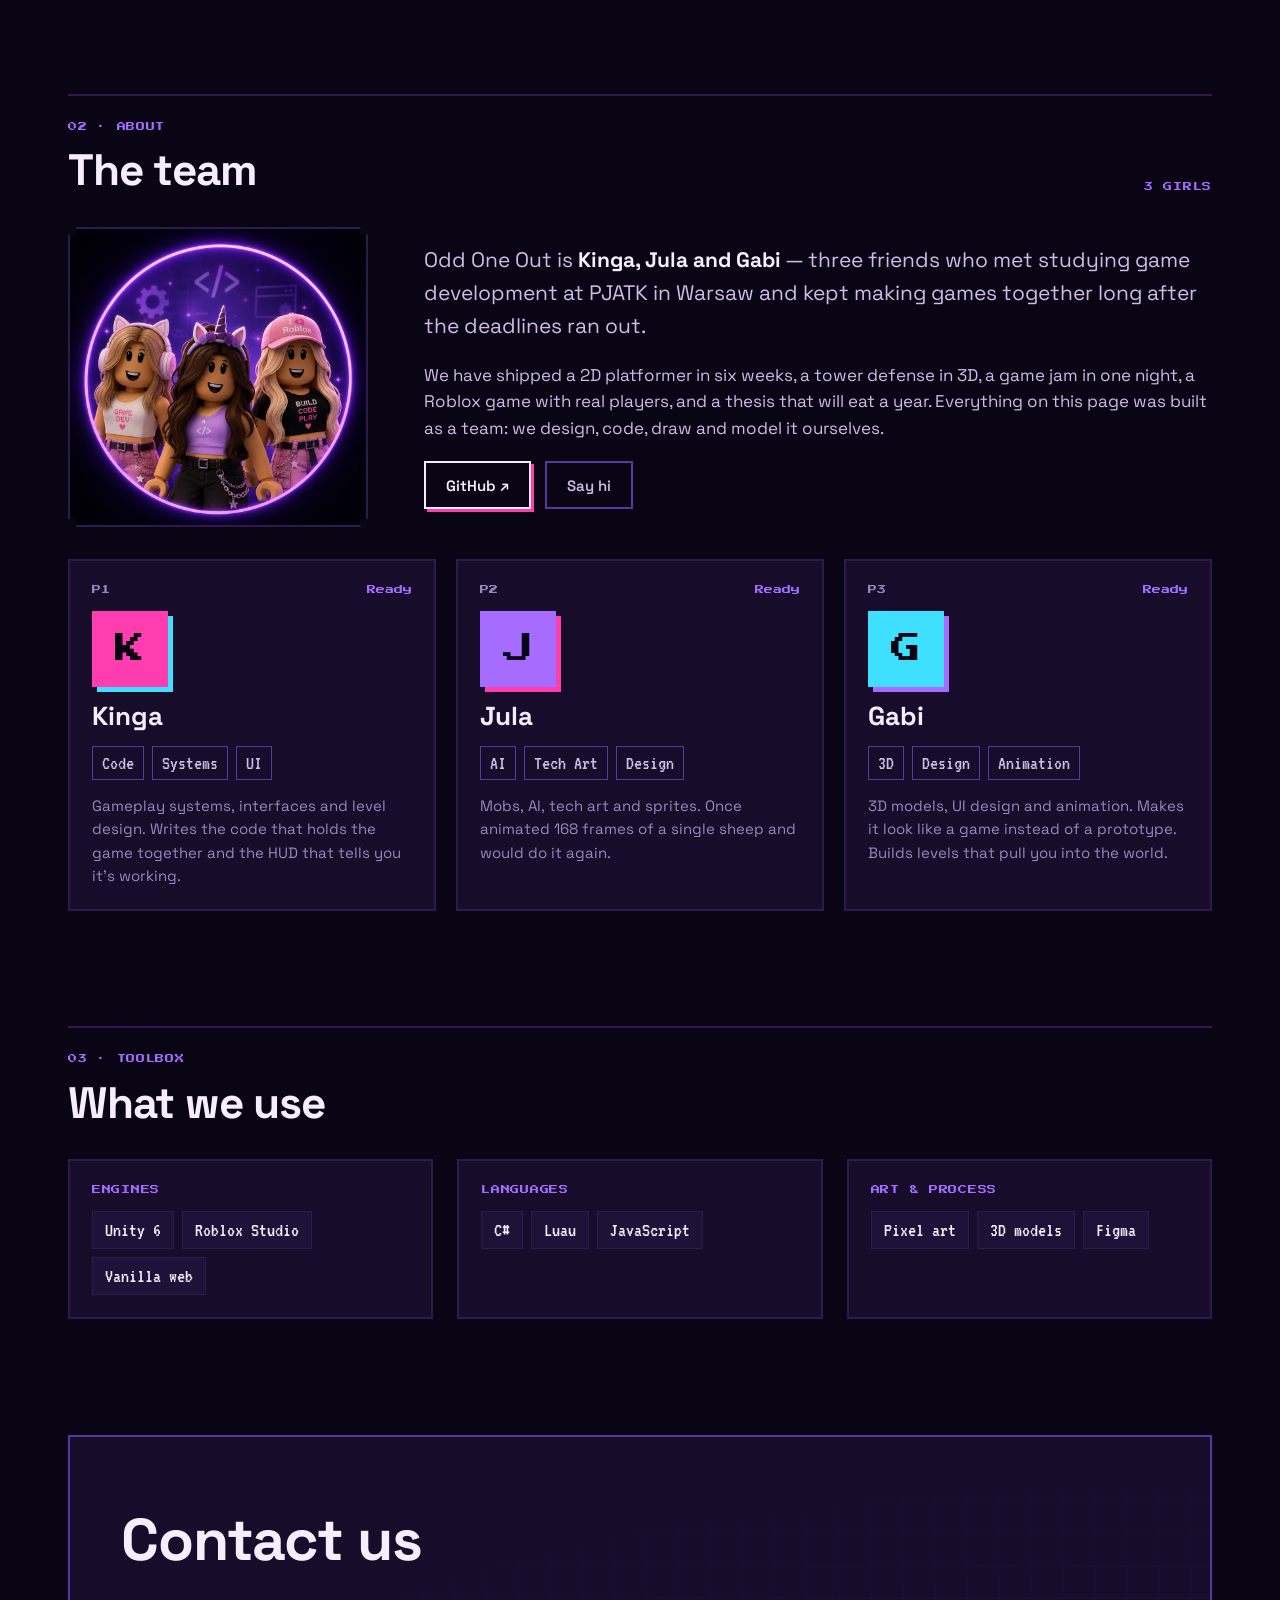
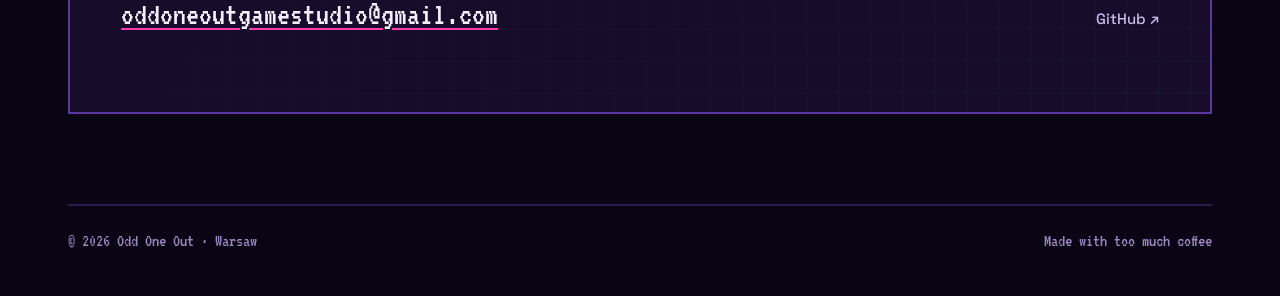
==== commit 4d405dd8: "feat: separate pages for DOPAMINE.exe and Opuszczona Nałęczowska" ====
--- a/index.html
+++ b/index.html
@@ -10,7 +10,7 @@
   <link rel="preconnect" href="https://fonts.googleapis.com">
   <link rel="preconnect" href="https://fonts.gstatic.com" crossorigin>
   <link href="https://fonts.googleapis.com/css2?family=Press+Start+2P&family=Space+Grotesk:wght@400;500;700&family=VT323&display=swap" rel="stylesheet">
-  <link rel="stylesheet" href="assets/css/style.css?v=26">
+  <link rel="stylesheet" href="assets/css/style.css?v=27">
 </head>
 <body>
 <a class="skip-link" href="#main">Skip to content</a>
@@ -148,7 +148,7 @@
           </div>
         </a>
 
-        <a class="lvl rv rv-d1" href="projects/frontend.html#dopamine" data-kind="personal">
+        <a class="lvl rv rv-d1" href="projects/dopamine.html" data-kind="personal">
           <div class="media media--16x9 media--flat">
             <span class="media__badge">Stake Engine</span>
             <video class="clip" src="assets/video/dopamine-loop.mp4" poster="assets/img/dopamine-6.jpg"
@@ -163,7 +163,7 @@
           </div>
         </a>
 
-        <a class="lvl rv rv-d2" href="projects/frontend.html#naleczowska" data-kind="personal">
+        <a class="lvl rv rv-d2" href="projects/naleczowska.html" data-kind="personal">
           <div class="media media--16x9 media--flat">
             <span class="media__badge">Party game · 30.10</span>
             <video class="clip" src="assets/video/naleczowska-loop.mp4" poster="assets/img/naleczowska.jpg"
@@ -299,7 +299,7 @@
   </footer>
 </div>
 
-<script src="assets/js/main.js?v=26" defer></script>
-<script src="assets/js/deck.js?v=26" defer></script>
+<script src="assets/js/main.js?v=27" defer></script>
+<script src="assets/js/deck.js?v=27" defer></script>
 </body>
 </html>
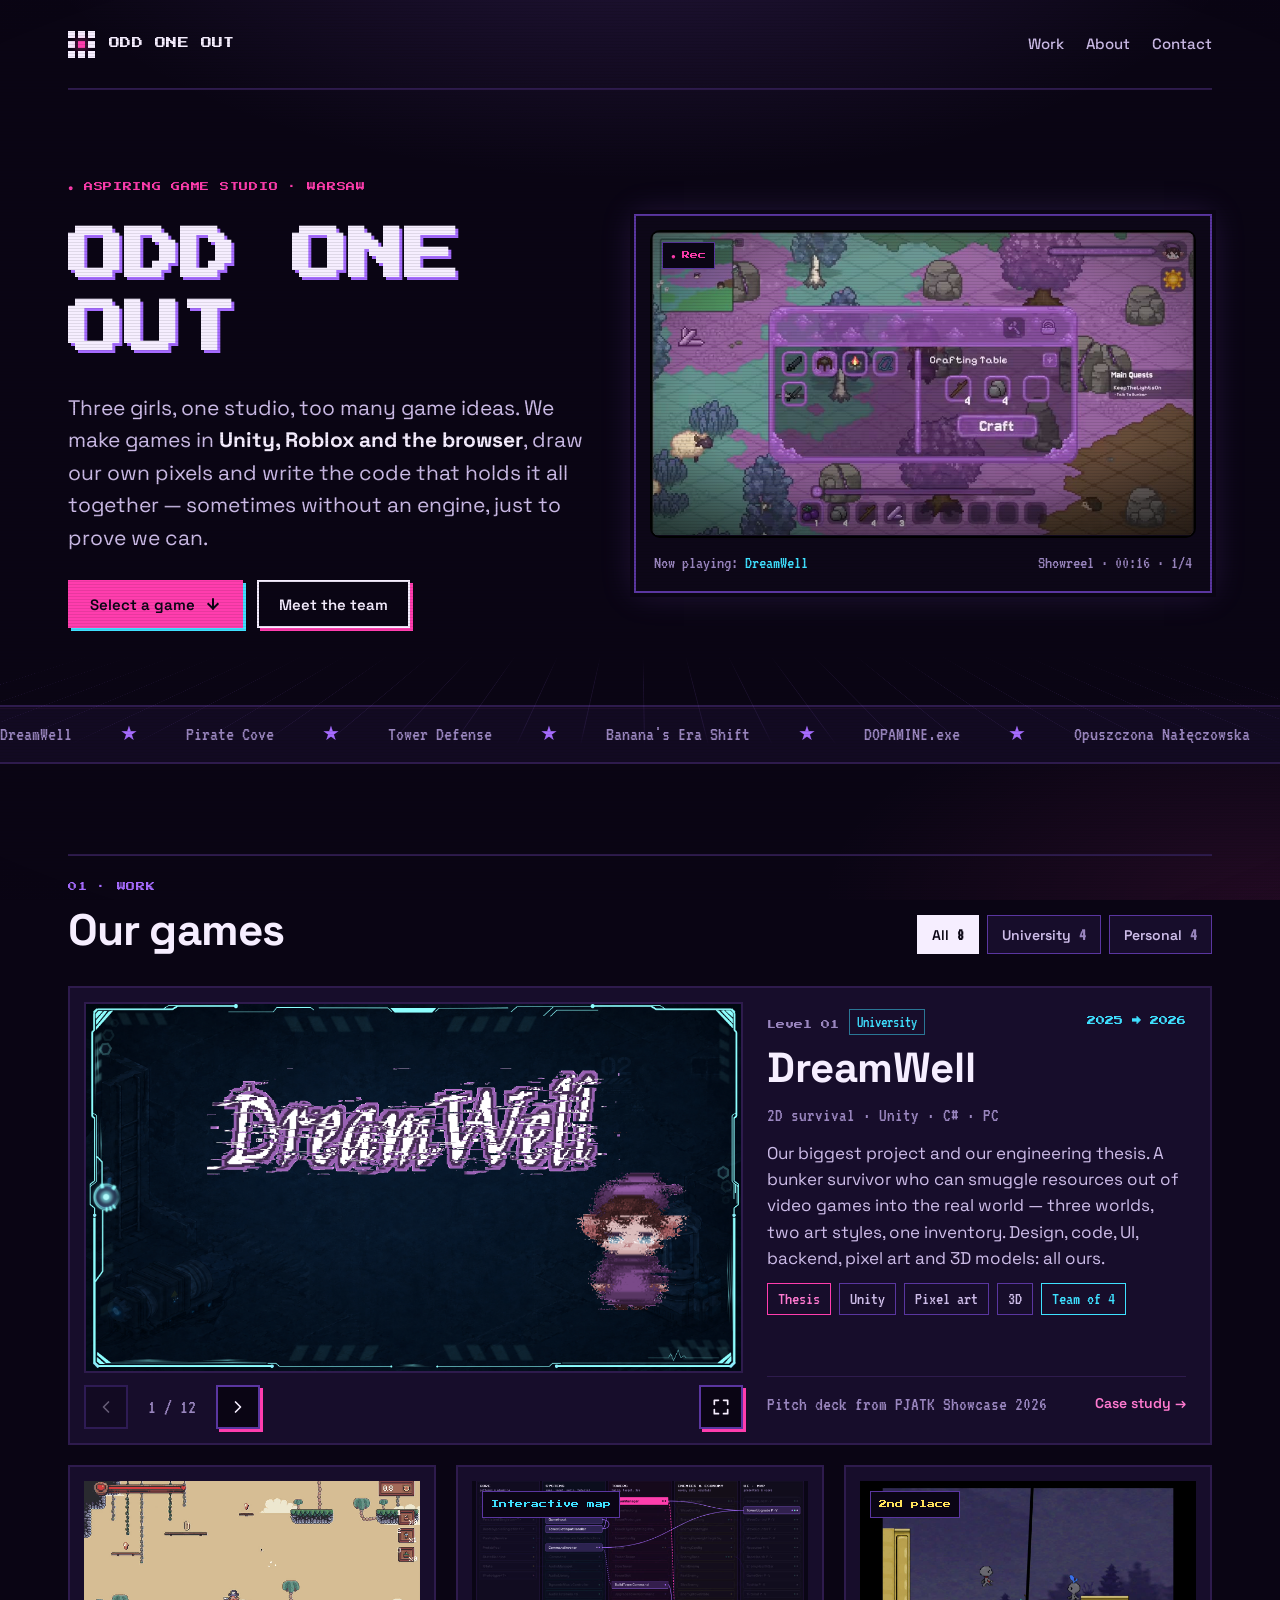
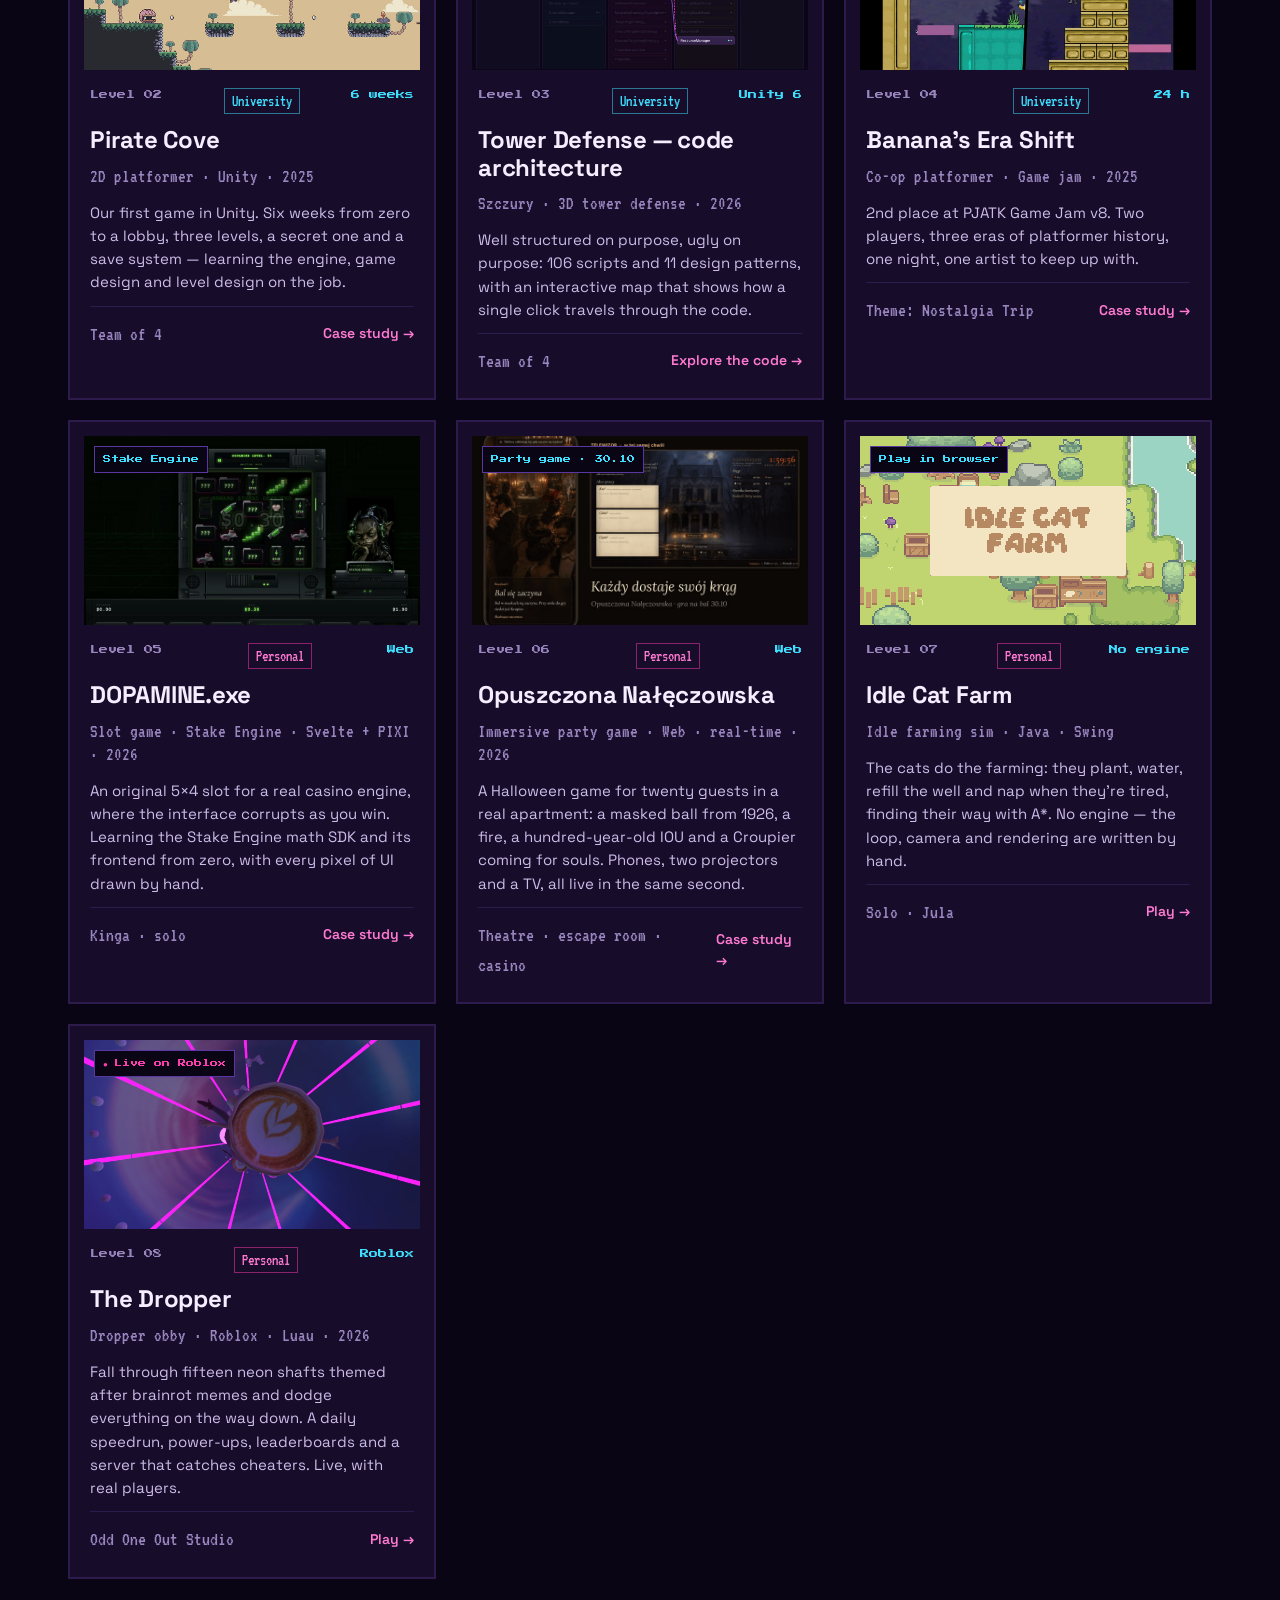
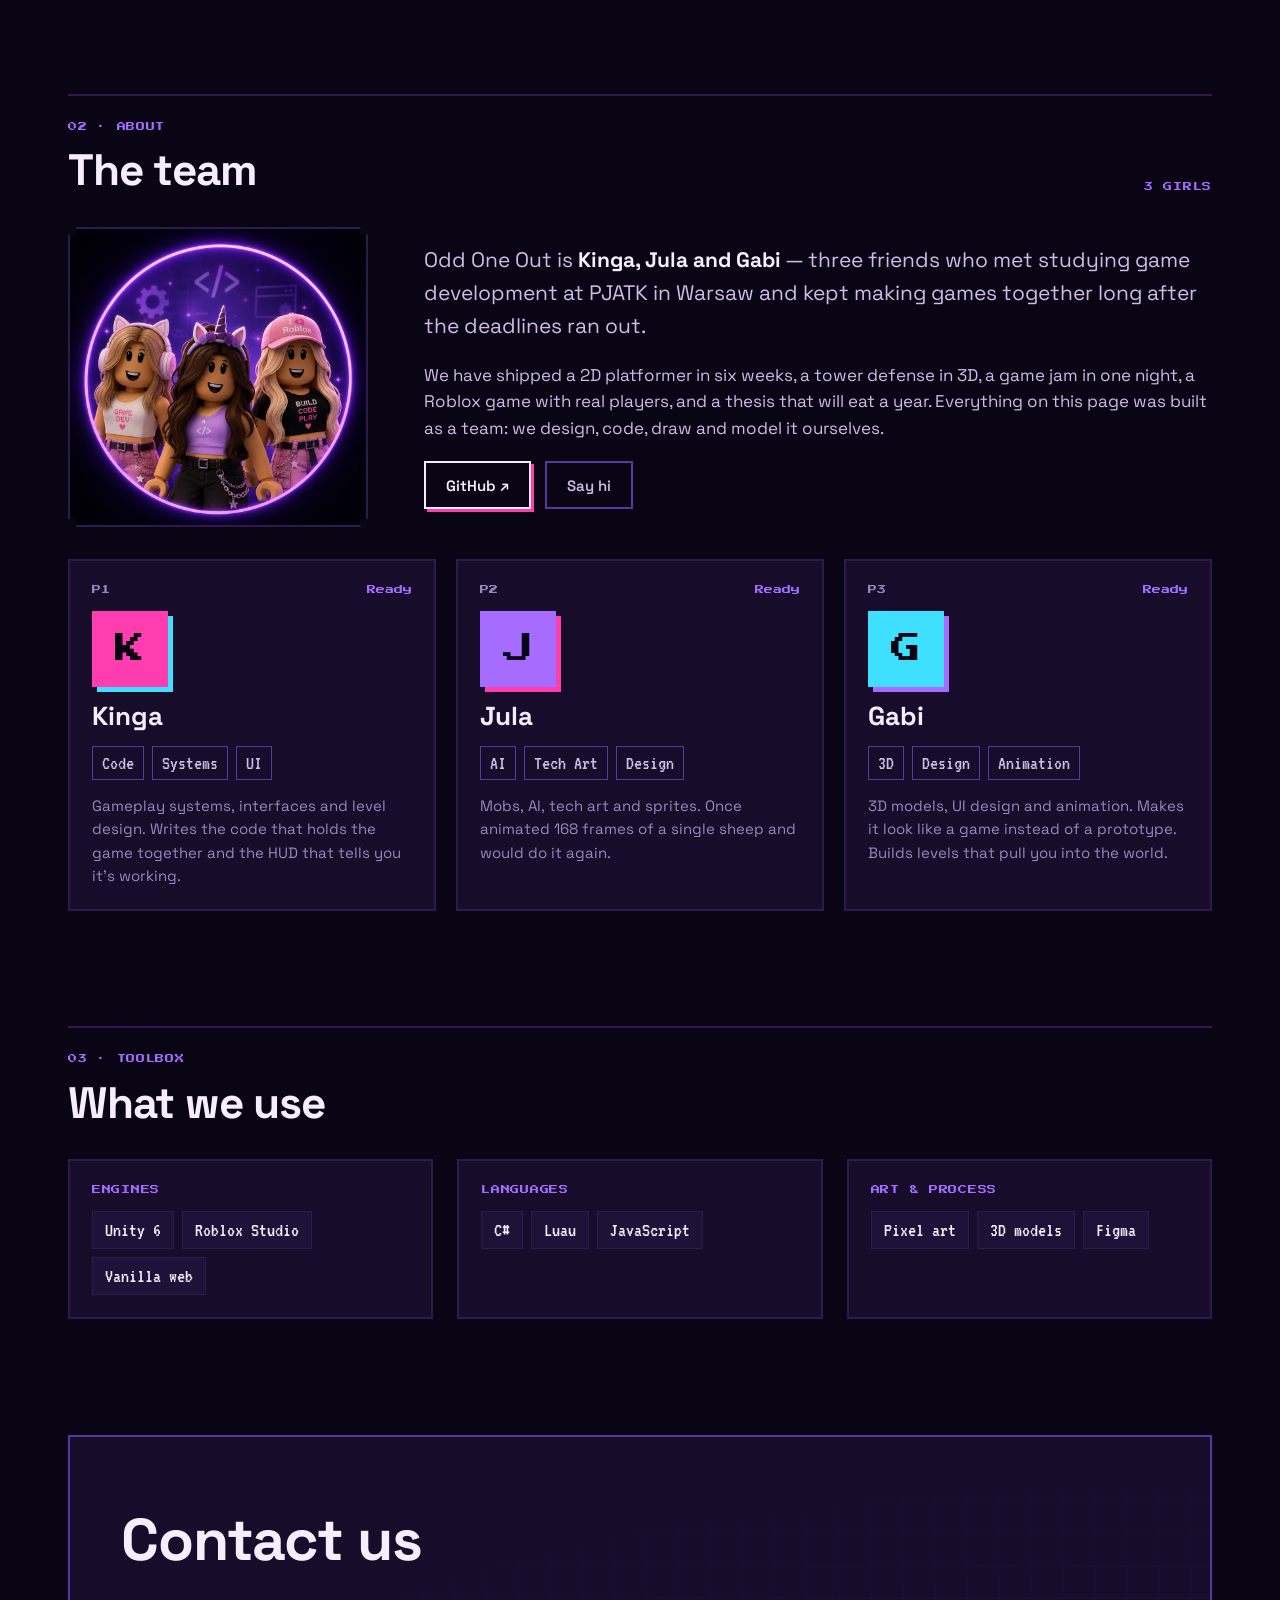
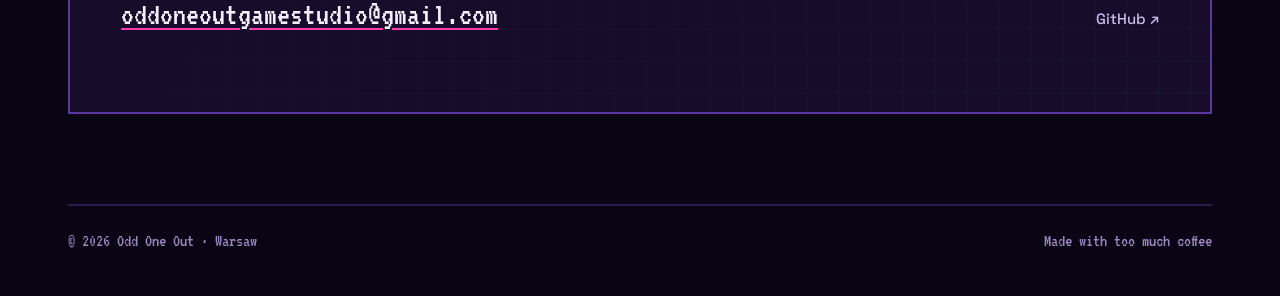
==== commit bd476736: "Lock sideways scrolling on phones The hero grid is wider than the screen on purpose, which let the p" ====
--- a/index.html
+++ b/index.html
@@ -10,7 +10,7 @@
   <link rel="preconnect" href="https://fonts.googleapis.com">
   <link rel="preconnect" href="https://fonts.gstatic.com" crossorigin>
   <link href="https://fonts.googleapis.com/css2?family=Press+Start+2P&family=Space+Grotesk:wght@400;500;700&family=VT323&display=swap" rel="stylesheet">
-  <link rel="stylesheet" href="assets/css/style.css?v=27">
+  <link rel="stylesheet" href="assets/css/style.css?v=28">
 </head>
 <body>
 <a class="skip-link" href="#main">Skip to content</a>
@@ -299,7 +299,7 @@
   </footer>
 </div>
 
-<script src="assets/js/main.js?v=27" defer></script>
-<script src="assets/js/deck.js?v=27" defer></script>
+<script src="assets/js/main.js?v=28" defer></script>
+<script src="assets/js/deck.js?v=28" defer></script>
 </body>
 </html>
--- a/assets/css/style.css
+++ b/assets/css/style.css
@@ -38,6 +38,11 @@
 /* Smooth only once the page has loaded (main.js adds the class), so opening or reloading
    a page never replays as a scroll down. */
 html.smooth-scroll { scroll-behavior: smooth; }
+
+/* No sideways scrolling, even on phones: some decorations (the hero grid, glitch layers)
+   are wider than the screen on purpose. clip doesn't create a scroll container. */
+html, body { overflow-x: hidden; }
+@supports (overflow: clip) { html, body { overflow-x: clip; } }
 
 body {
   margin: 0;
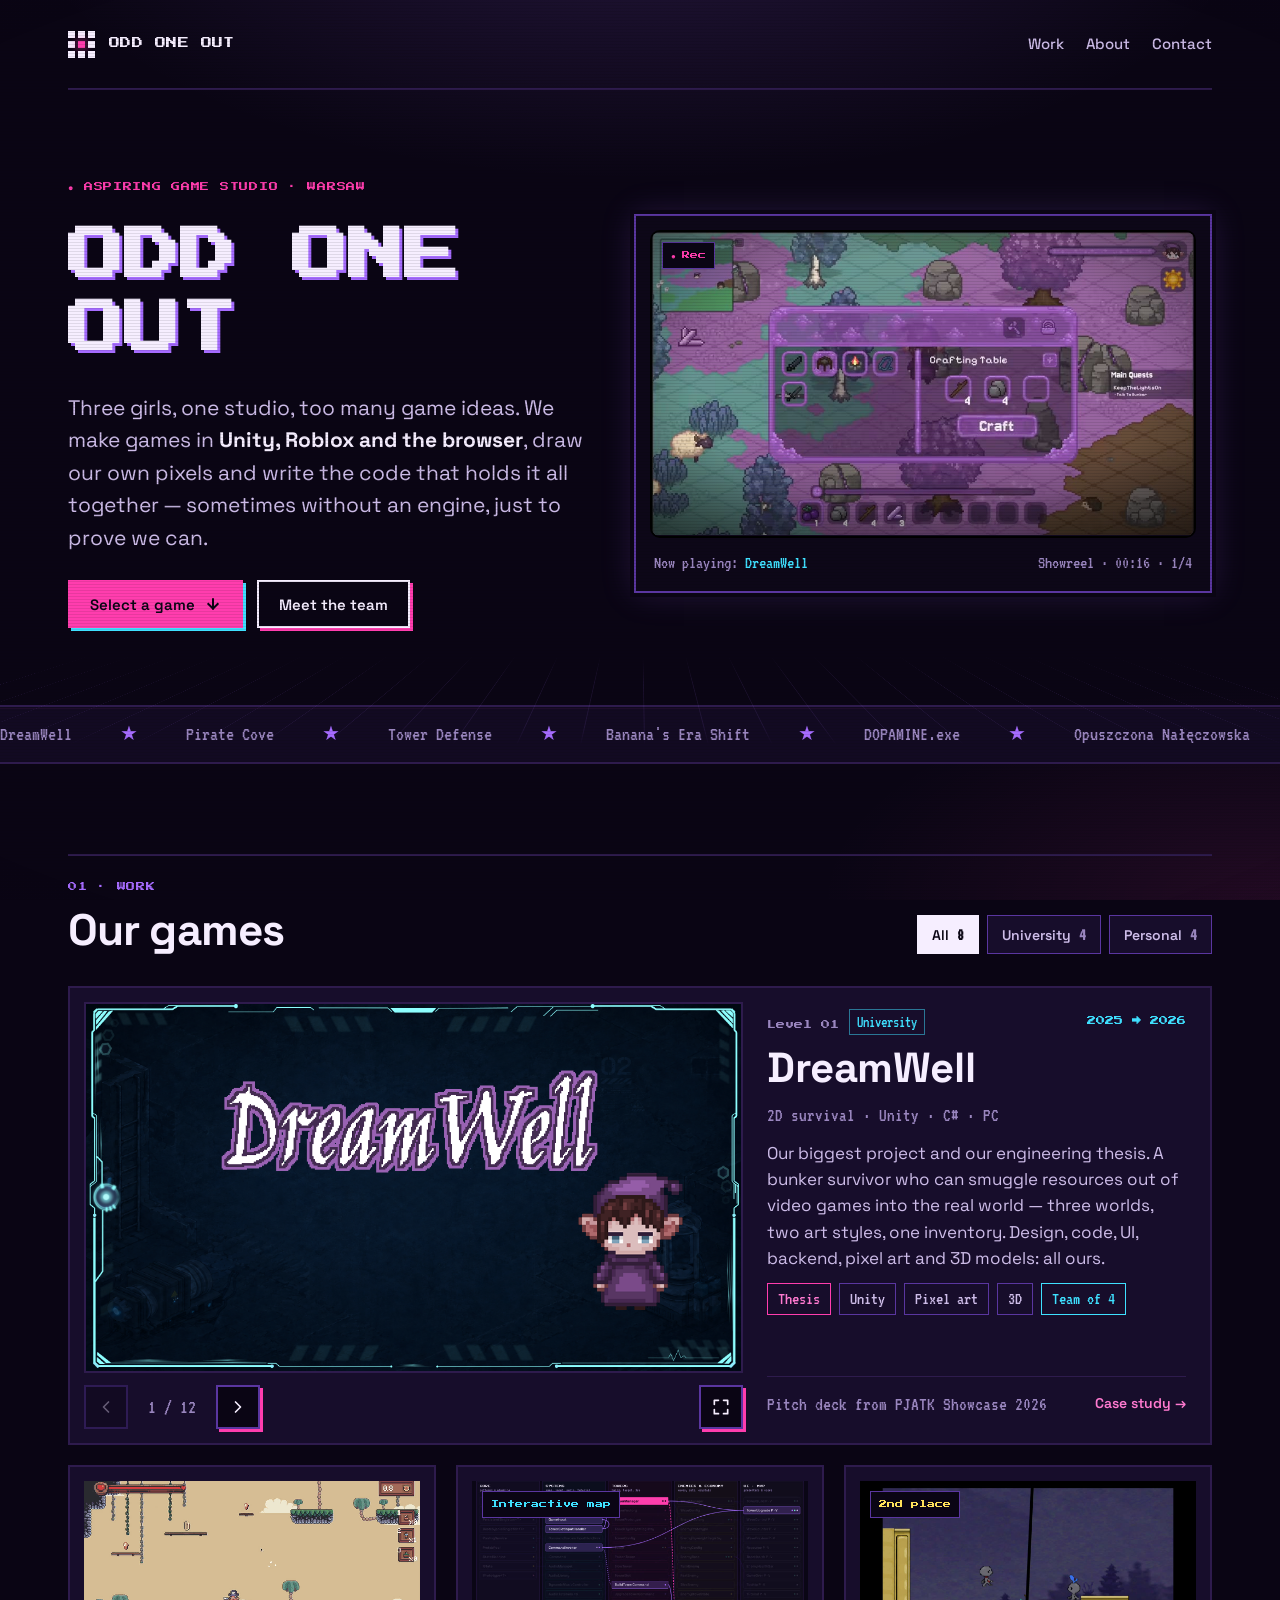
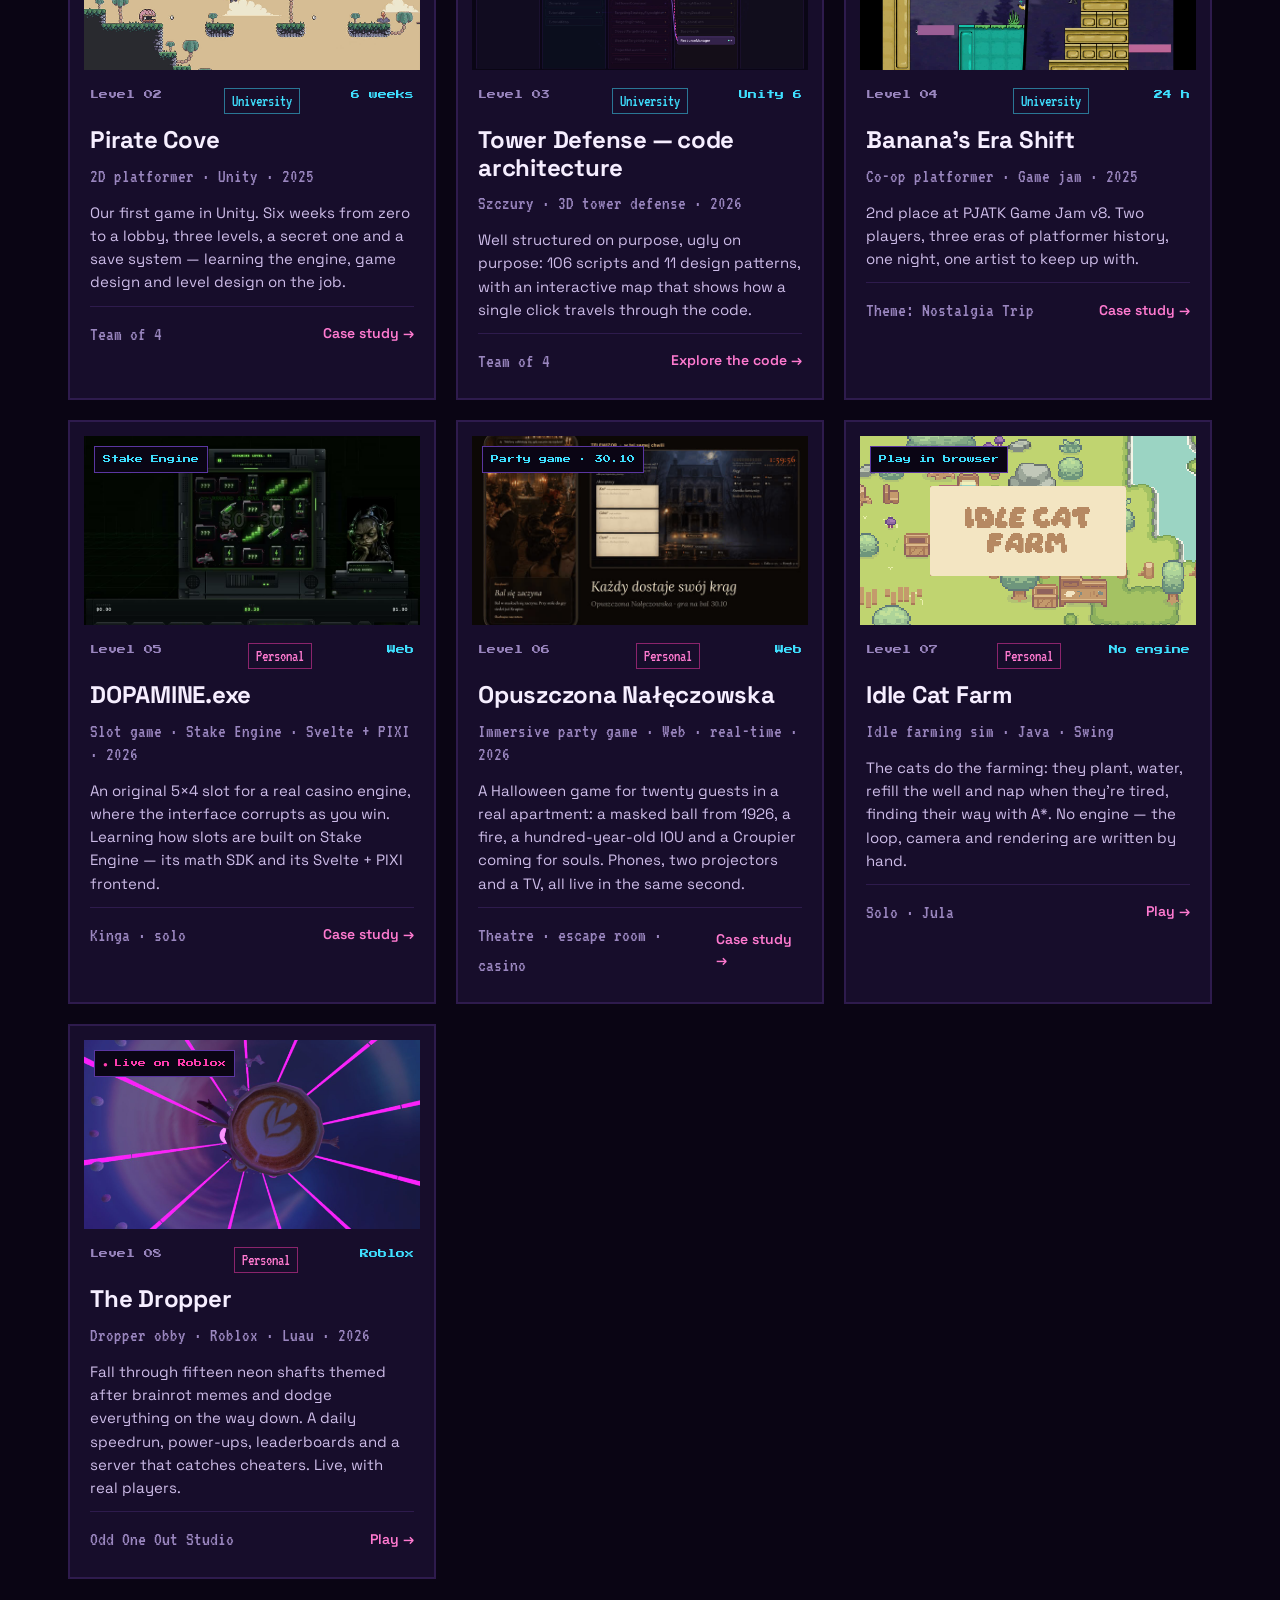
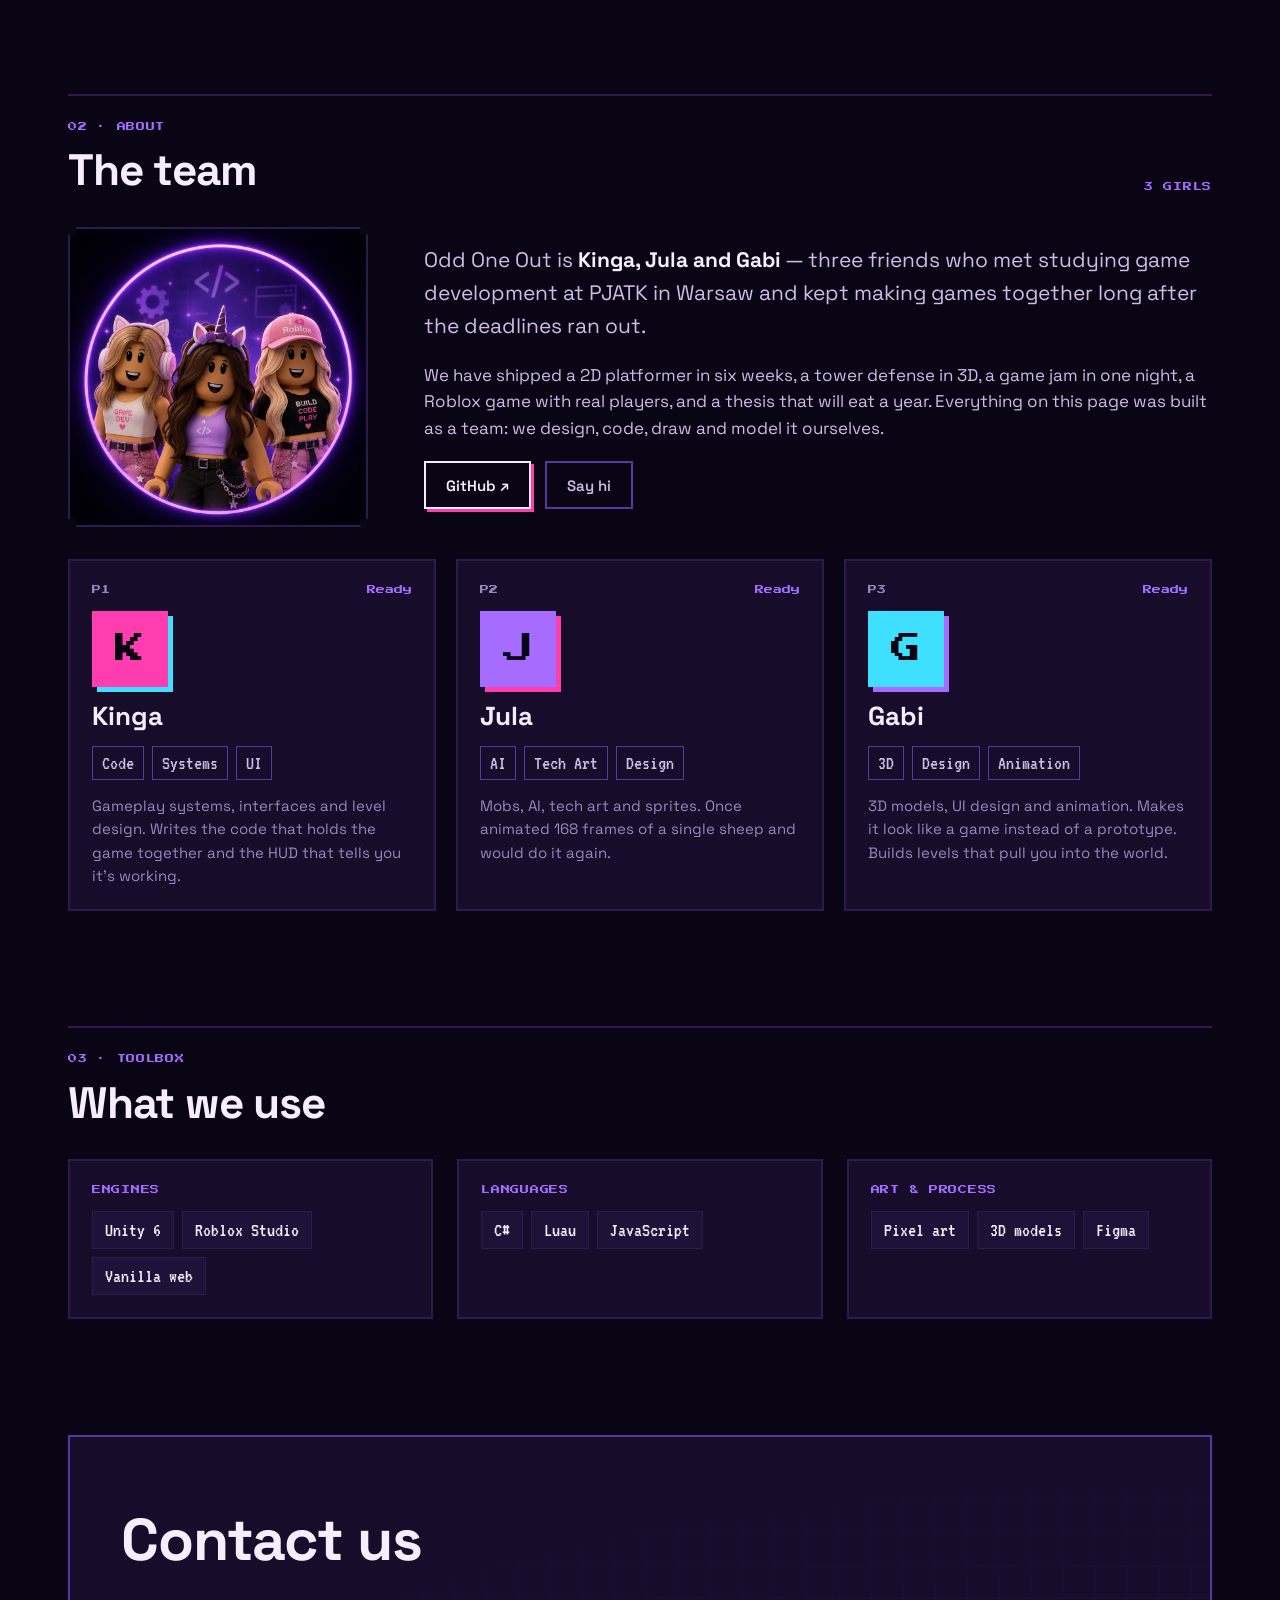
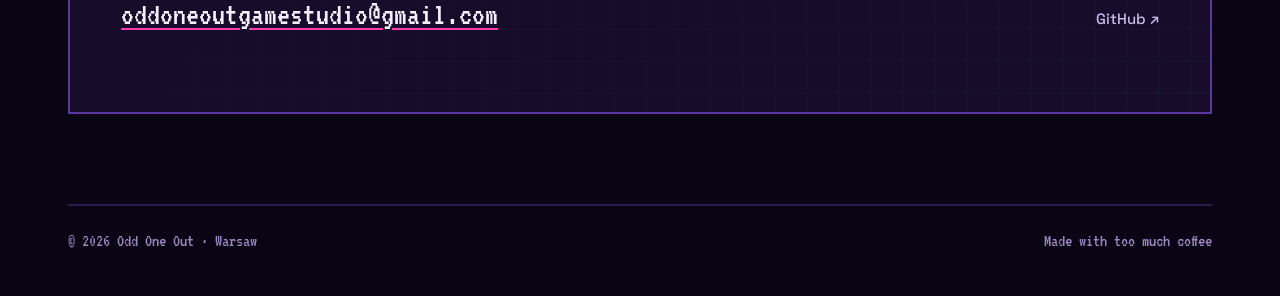
==== commit 44a5340d: "copy: DOPAMINE.exe is about learning Stake Engine" ====
--- a/index.html
+++ b/index.html
@@ -10,7 +10,7 @@
   <link rel="preconnect" href="https://fonts.googleapis.com">
   <link rel="preconnect" href="https://fonts.gstatic.com" crossorigin>
   <link href="https://fonts.googleapis.com/css2?family=Press+Start+2P&family=Space+Grotesk:wght@400;500;700&family=VT323&display=swap" rel="stylesheet">
-  <link rel="stylesheet" href="assets/css/style.css?v=28">
+  <link rel="stylesheet" href="assets/css/style.css?v=29">
 </head>
 <body>
 <a class="skip-link" href="#main">Skip to content</a>
@@ -158,7 +158,7 @@
             <div class="lvl__head"><span class="lvl__num">Level 05</span><span class="lvl__kind lvl__kind--personal">Personal</span><span class="lvl__num" style="color: var(--blue)">Web</span></div>
             <h3 class="lvl__title glitch" data-text="DOPAMINE.exe">DOPAMINE.exe</h3>
             <p class="lvl__meta">Slot game · Stake Engine · Svelte + PIXI · 2026</p>
-            <p class="lvl__desc">An original 5×4 slot for a real casino engine, where the interface corrupts as you win. Learning the Stake Engine math SDK and its frontend from zero, with every pixel of UI drawn by hand.</p>
+            <p class="lvl__desc">An original 5×4 slot for a real casino engine, where the interface corrupts as you win. Learning how slots are built on Stake Engine — its math SDK and its Svelte + PIXI frontend.</p>
             <div class="lvl__foot"><span class="mono muted">Kinga · solo</span><span class="lvl__cta">Case study →</span></div>
           </div>
         </a>
@@ -299,7 +299,7 @@
   </footer>
 </div>
 
-<script src="assets/js/main.js?v=28" defer></script>
-<script src="assets/js/deck.js?v=28" defer></script>
+<script src="assets/js/main.js?v=29" defer></script>
+<script src="assets/js/deck.js?v=29" defer></script>
 </body>
 </html>
--- a/assets/css/style.css
+++ b/assets/css/style.css
@@ -267,7 +267,8 @@
 .media--pixelated > img, .media--pixelated > video { image-rendering: pixelated; }
 .media--contain > img, .media--contain > video { object-fit: contain; background: #000; }
 .media--sprite { background: var(--surface-2); }
-.media--sprite > img { object-fit: contain; padding: 12%; }
+.media--sprite > img, .media--sprite > video { object-fit: contain; padding: 12%; }
+.media--sprite.media--4x5 > img, .media--sprite.media--4x5 > video { padding: 6%; }
 .sprite { margin: 0; display: flex; flex-direction: column; gap: 10px; }
 .sprite figcaption { font-family: var(--font-mono); font-size: 18px; line-height: 1.2; color: var(--muted); }
 
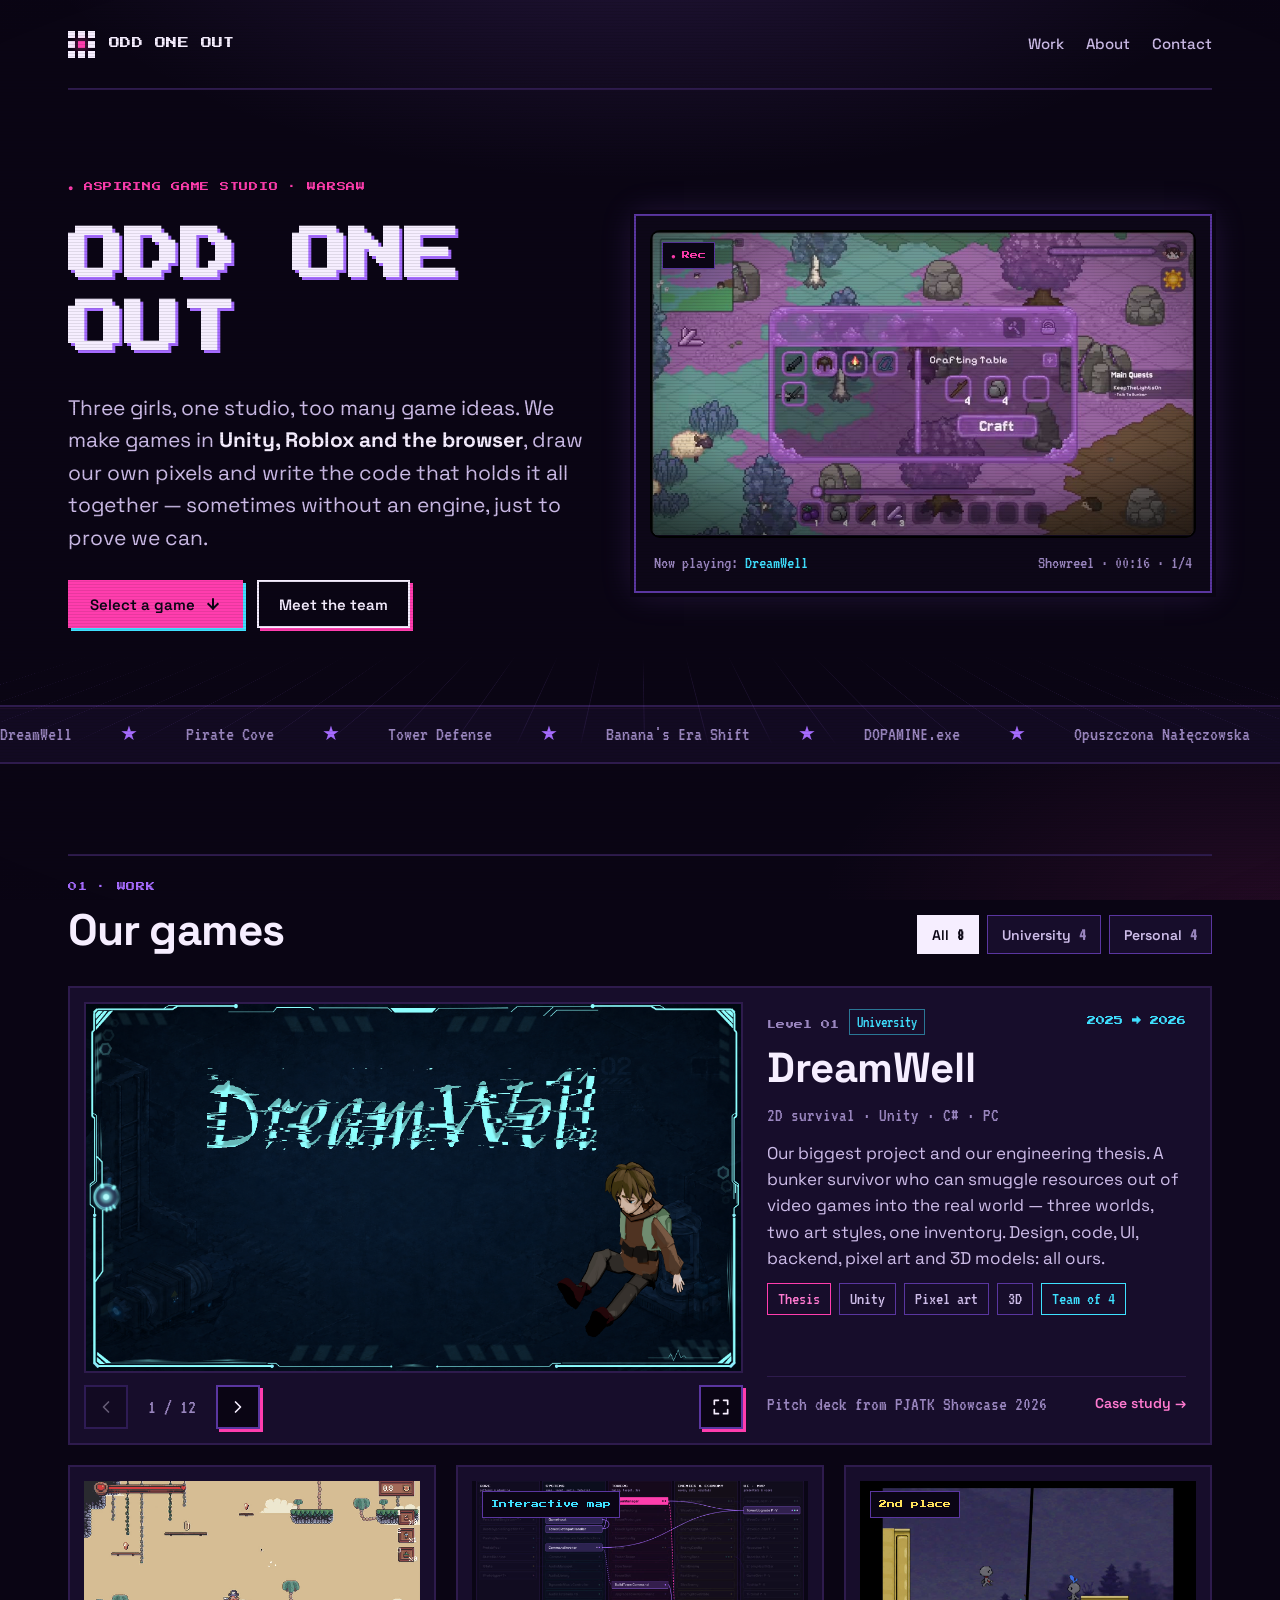
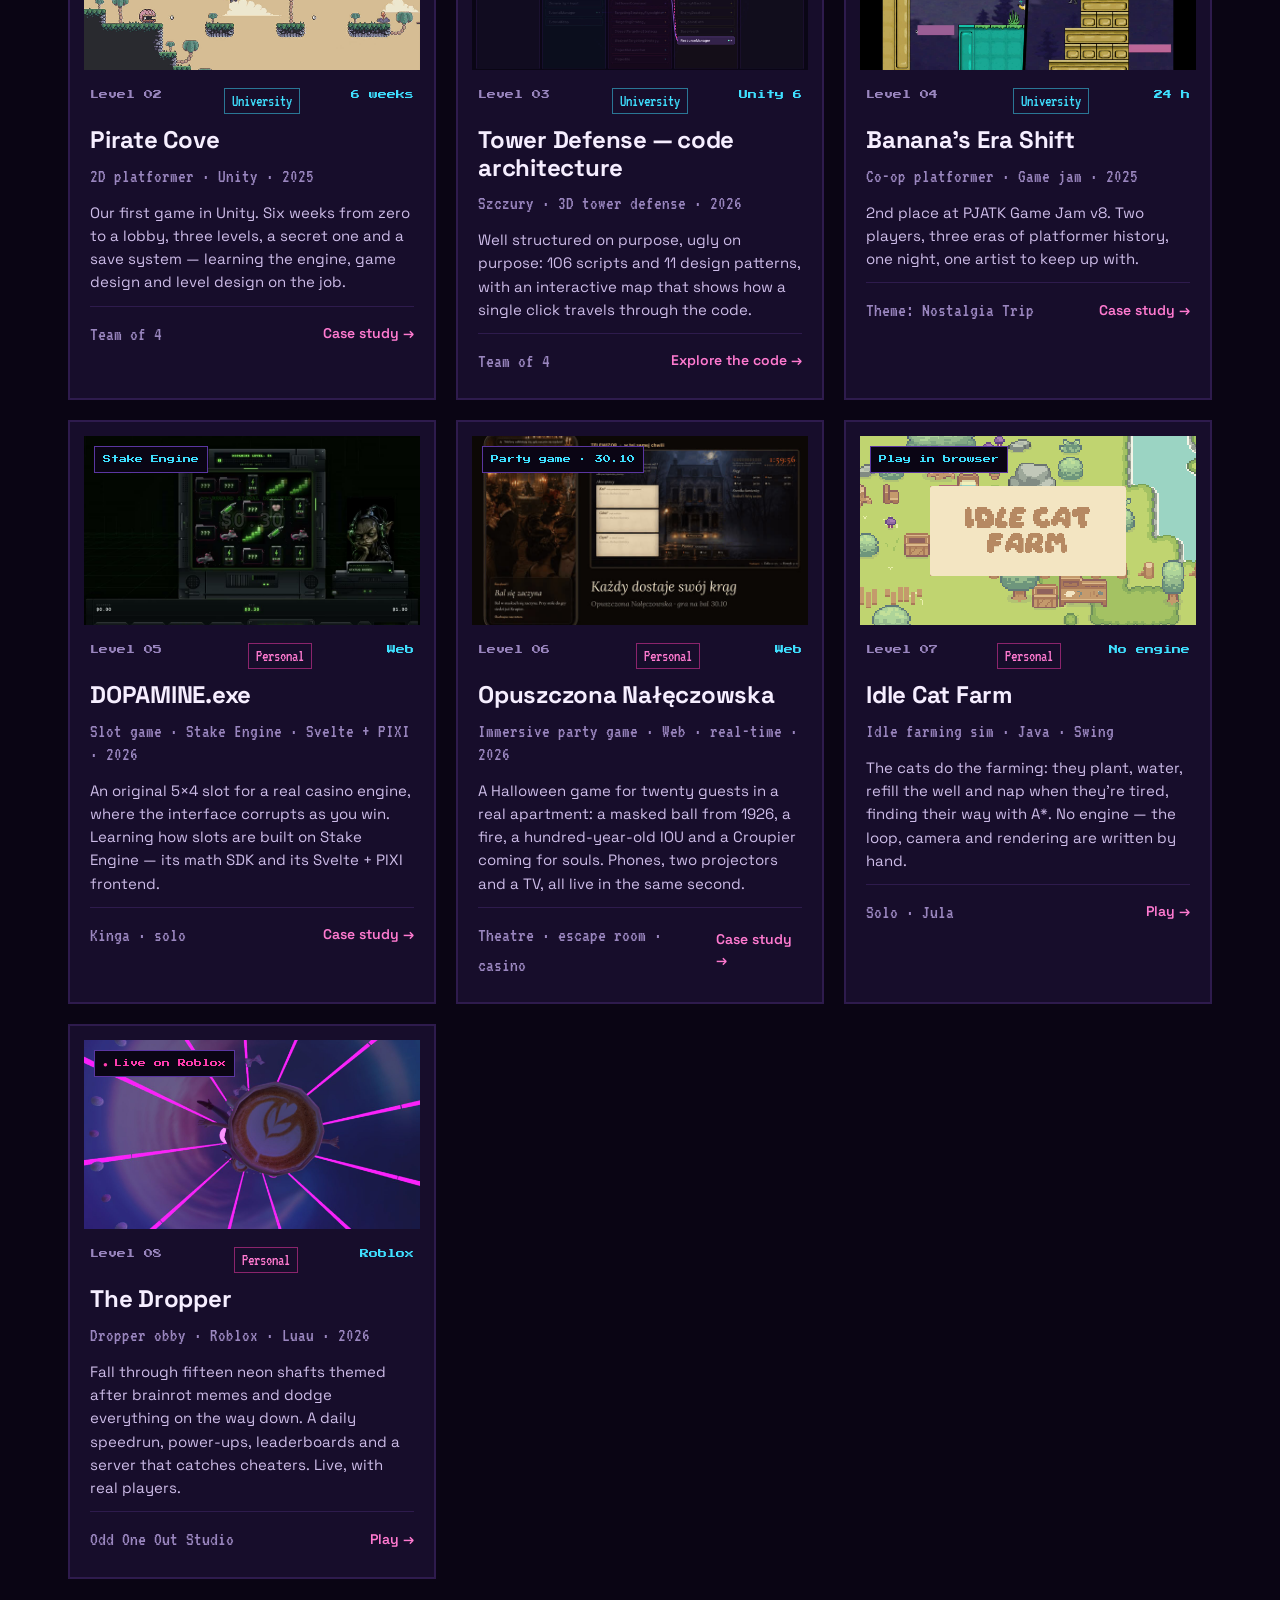
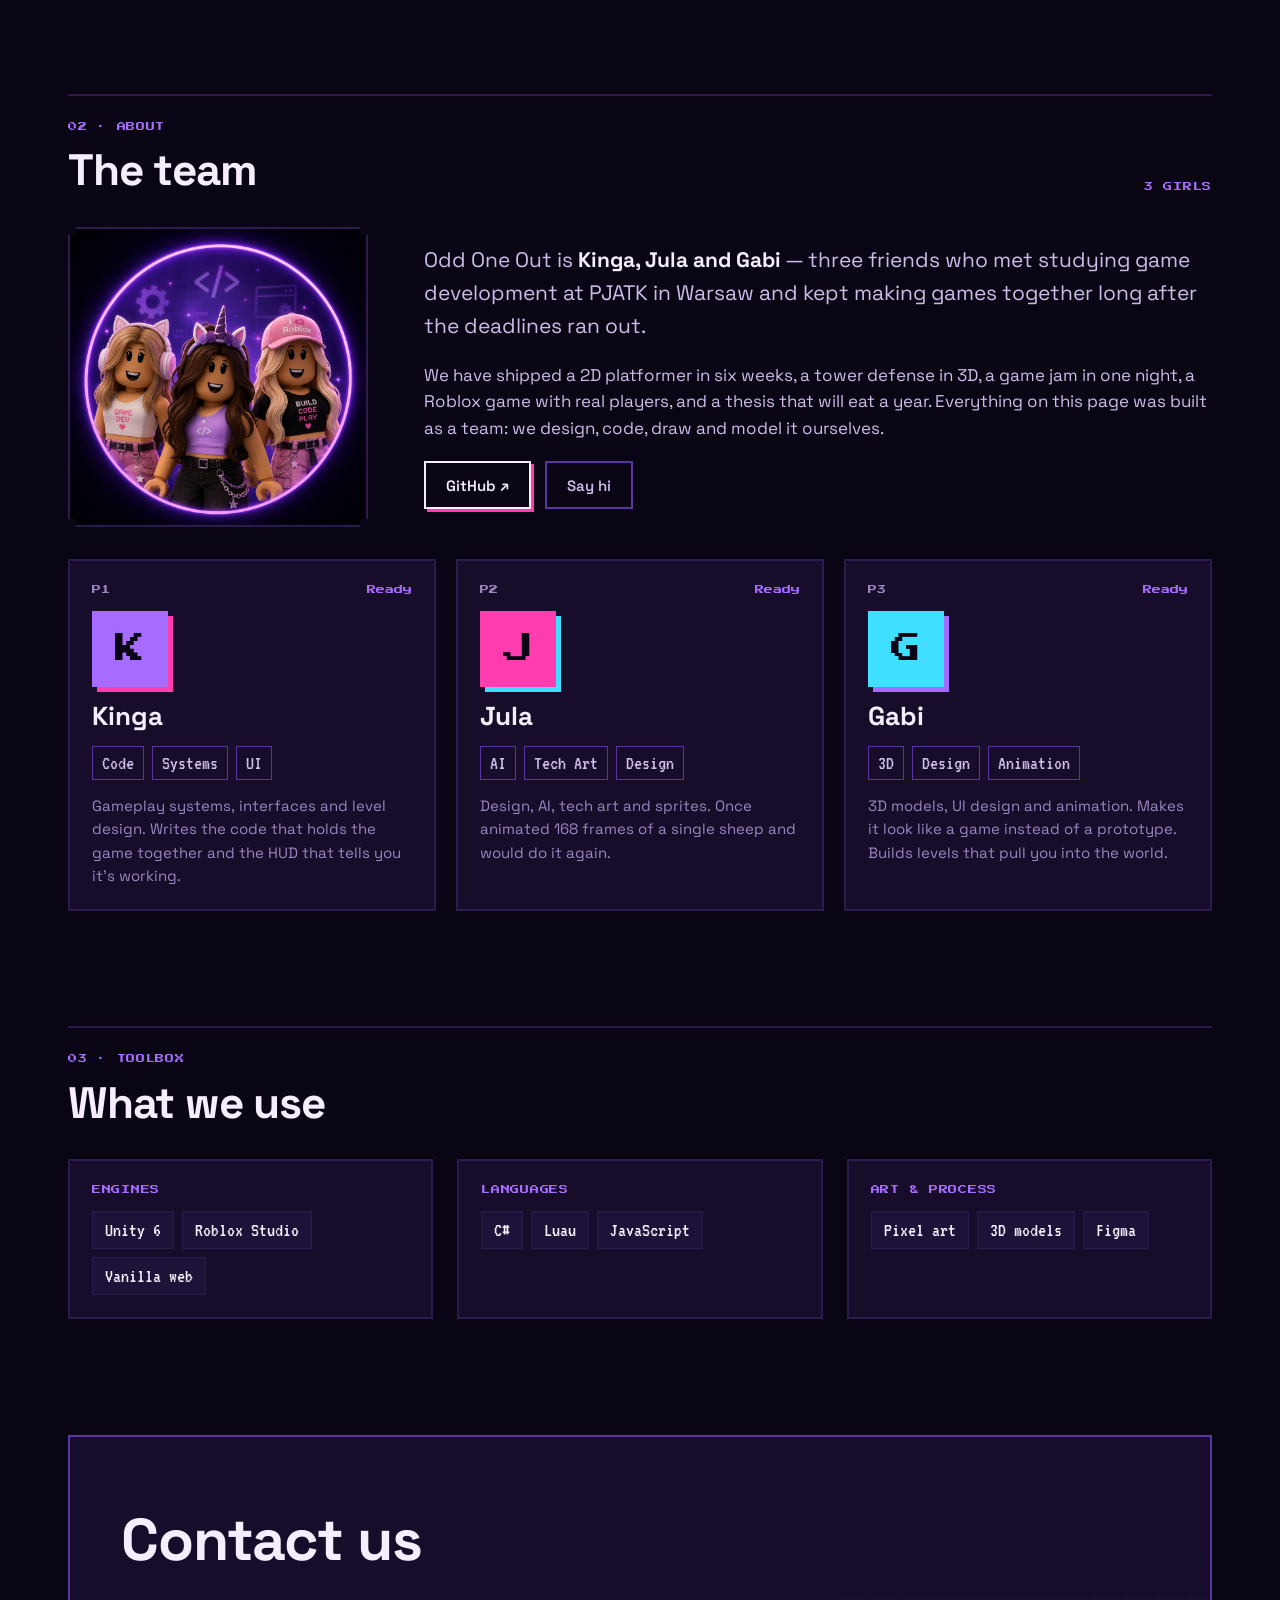
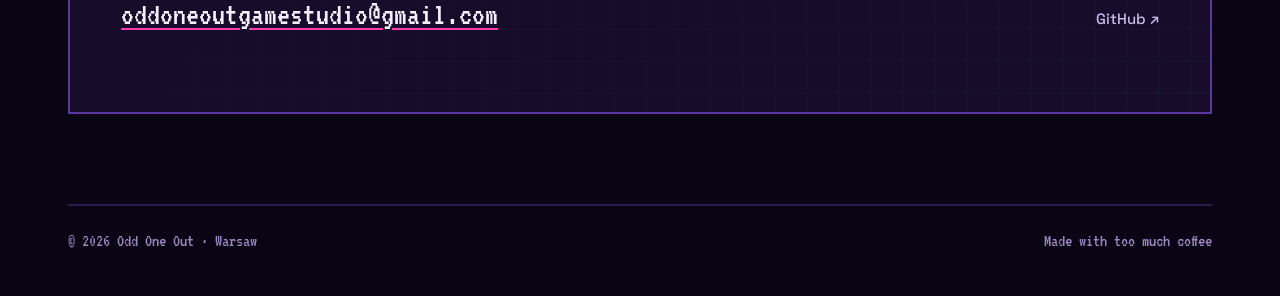
==== commit 1b380be8: "Swap Kinga's and Jula's card colours, update Jula's bio Kinga's glyph is now violet with a pink shad" ====
--- a/index.html
+++ b/index.html
@@ -10,7 +10,7 @@
   <link rel="preconnect" href="https://fonts.googleapis.com">
   <link rel="preconnect" href="https://fonts.gstatic.com" crossorigin>
   <link href="https://fonts.googleapis.com/css2?family=Press+Start+2P&family=Space+Grotesk:wght@400;500;700&family=VT323&display=swap" rel="stylesheet">
-  <link rel="stylesheet" href="assets/css/style.css?v=29">
+  <link rel="stylesheet" href="assets/css/style.css?v=30">
 </head>
 <body>
 <a class="skip-link" href="#main">Skip to content</a>
@@ -247,7 +247,7 @@
           <div class="player__glyph" aria-hidden="true">J</div>
           <h3 class="player__name">Jula</h3>
           <div class="player__words"><span>AI</span><span>Tech Art</span><span>Design</span></div>
-          <p class="player__bio">Mobs, AI, tech art and sprites. Once animated 168 frames of a single sheep and would do it again.</p>
+          <p class="player__bio">Design, AI, tech art and sprites. Once animated 168 frames of a single sheep and would do it again.</p>
         </article>
         <article class="player rv rv-d2">
           <div class="player__slot"><span>P3</span><i>Ready</i></div>
@@ -299,7 +299,7 @@
   </footer>
 </div>
 
-<script src="assets/js/main.js?v=29" defer></script>
-<script src="assets/js/deck.js?v=29" defer></script>
+<script src="assets/js/main.js?v=30" defer></script>
+<script src="assets/js/deck.js?v=30" defer></script>
 </body>
 </html>
--- a/assets/css/style.css
+++ b/assets/css/style.css
@@ -446,9 +446,9 @@
 .player__glyph {
   width: 76px; height: 76px; display: grid; place-items: center;
   font-family: var(--font-pixel); font-size: 30px; color: var(--on-accent);
-  background: var(--pink); box-shadow: 5px 5px 0 var(--blue);
-}
-.player:nth-child(2) .player__glyph { background: var(--violet); box-shadow: 5px 5px 0 var(--pink); }
+  background: var(--violet); box-shadow: 5px 5px 0 var(--pink);
+}
+.player:nth-child(2) .player__glyph { background: var(--pink); box-shadow: 5px 5px 0 var(--blue); }
 .player:nth-child(3) .player__glyph { background: var(--blue); box-shadow: 5px 5px 0 var(--violet); }
 .player__name { font-family: var(--font-sans); font-weight: 700; font-size: 26px; line-height: 1.2; }
 .player__words { display: flex; flex-wrap: wrap; gap: 8px; }
